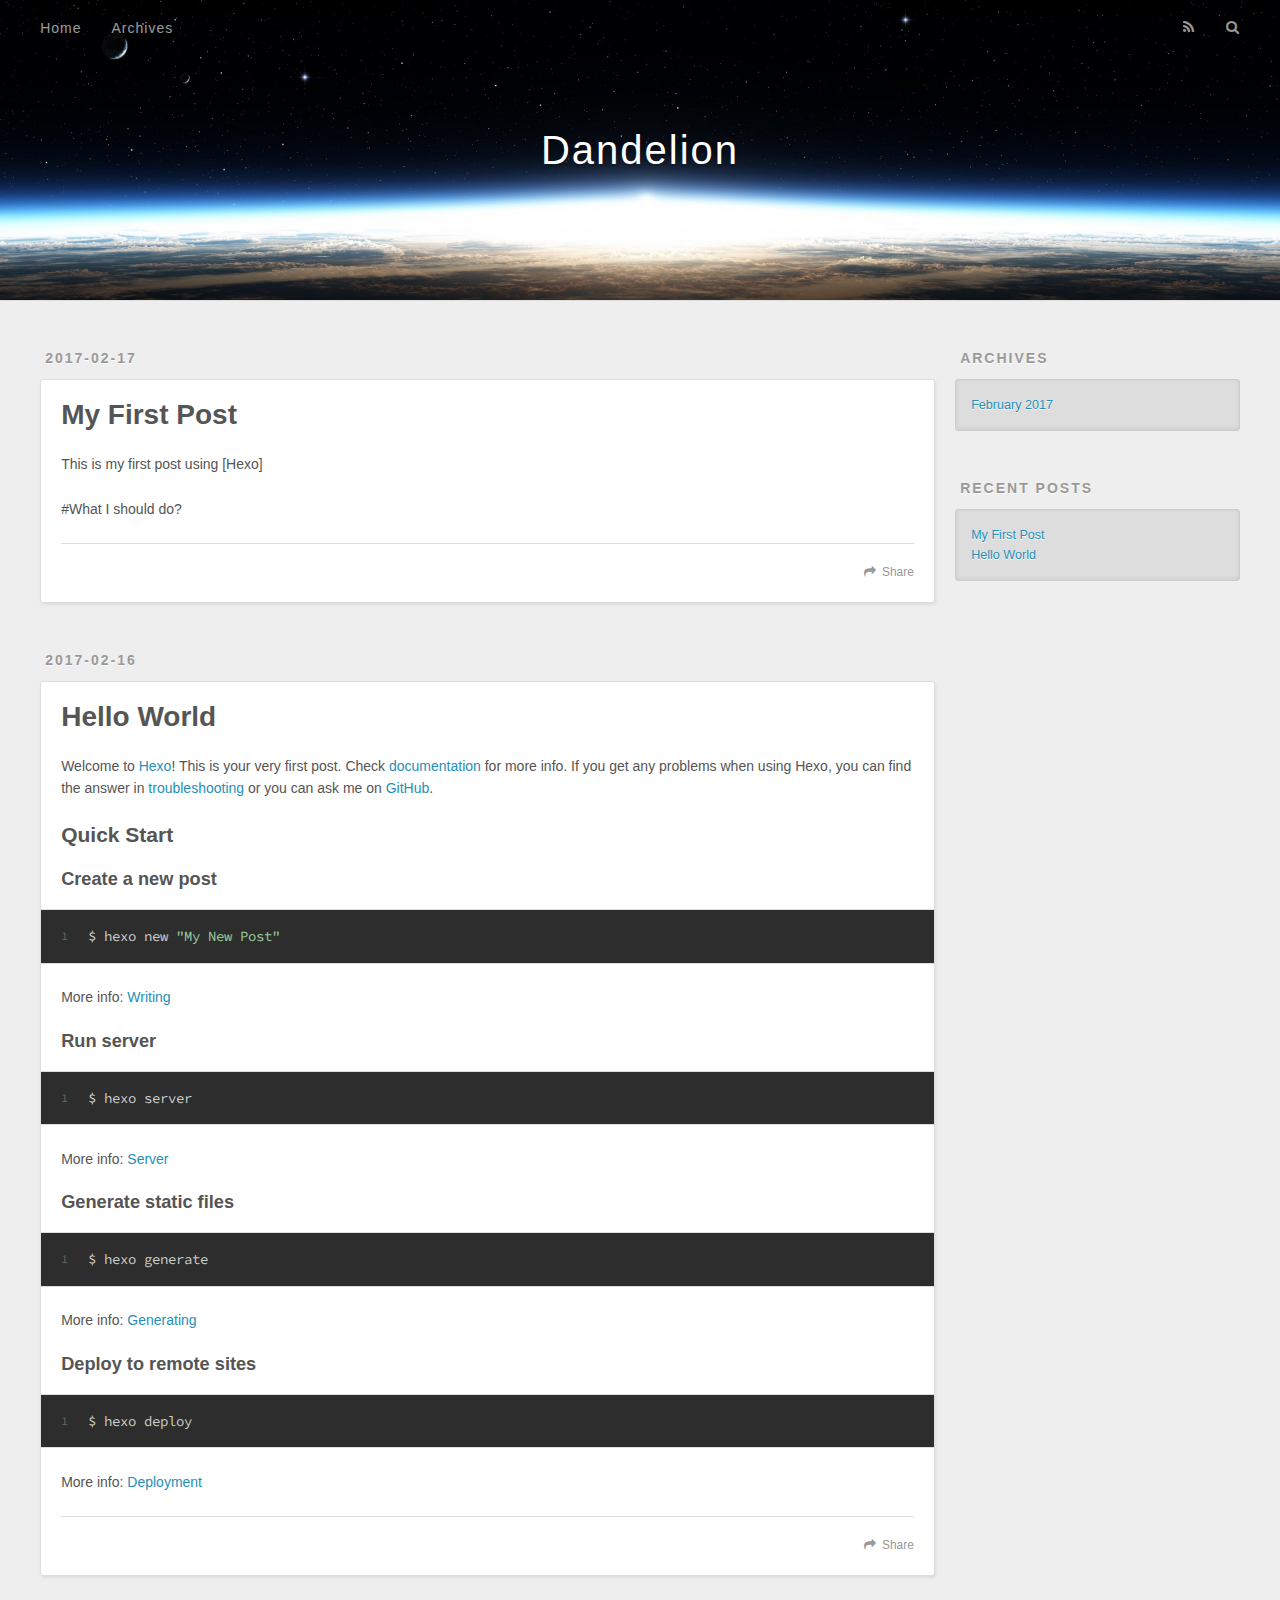
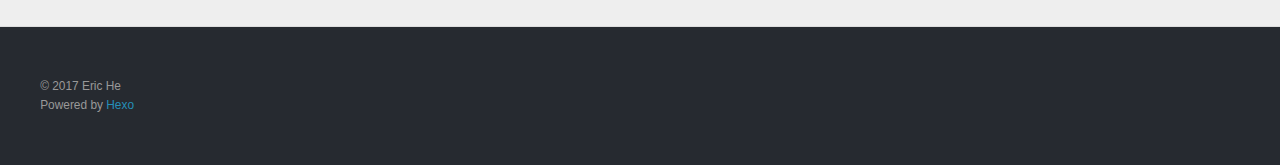
==== index.html @ 821d6e0b "2017-02-17 00:19:06" ====
<!DOCTYPE html>
<html>
<head>
  <meta charset="utf-8">
  
  <title>Dandelion</title>
  <meta name="viewport" content="width=device-width, initial-scale=1, maximum-scale=1">
  <meta property="og:type" content="website">
<meta property="og:title" content="Dandelion">
<meta property="og:url" content="http://yoursite.com/index.html">
<meta property="og:site_name" content="Dandelion">
<meta name="twitter:card" content="summary">
<meta name="twitter:title" content="Dandelion">
  
    <link rel="alternate" href="/atom.xml" title="Dandelion" type="application/atom+xml">
  
  
    <link rel="icon" href="/favicon.png">
  
  
    <link href="//fonts.googleapis.com/css?family=Source+Code+Pro" rel="stylesheet" type="text/css">
  
  <link rel="stylesheet" href="/css/style.css">
  

</head>

<body>
  <div id="container">
    <div id="wrap">
      <header id="header">
  <div id="banner"></div>
  <div id="header-outer" class="outer">
    <div id="header-title" class="inner">
      <h1 id="logo-wrap">
        <a href="/" id="logo">Dandelion</a>
      </h1>
      
    </div>
    <div id="header-inner" class="inner">
      <nav id="main-nav">
        <a id="main-nav-toggle" class="nav-icon"></a>
        
          <a class="main-nav-link" href="/">Home</a>
        
          <a class="main-nav-link" href="/archives">Archives</a>
        
      </nav>
      <nav id="sub-nav">
        
          <a id="nav-rss-link" class="nav-icon" href="/atom.xml" title="RSS Feed"></a>
        
        <a id="nav-search-btn" class="nav-icon" title="Search"></a>
      </nav>
      <div id="search-form-wrap">
        <form action="//google.com/search" method="get" accept-charset="UTF-8" class="search-form"><input type="search" name="q" results="0" class="search-form-input" placeholder="Search"><button type="submit" class="search-form-submit">&#xF002;</button><input type="hidden" name="sitesearch" value="http://yoursite.com"></form>
      </div>
    </div>
  </div>
</header>
      <div class="outer">
        <section id="main">
  
    <article id="post-My-First-Post" class="article article-type-post" itemscope itemprop="blogPost">
  <div class="article-meta">
    <a href="/2017/02/17/My-First-Post/" class="article-date">
  <time datetime="2017-02-17T08:03:21.000Z" itemprop="datePublished">2017-02-17</time>
</a>
    
  </div>
  <div class="article-inner">
    
    
      <header class="article-header">
        
  
    <h1 itemprop="name">
      <a class="article-title" href="/2017/02/17/My-First-Post/">My First Post</a>
    </h1>
  

      </header>
    
    <div class="article-entry" itemprop="articleBody">
      
        <p>This is my first post using [Hexo]</p>
<p>#What I should do?</p>

      
    </div>
    <footer class="article-footer">
      <a data-url="http://yoursite.com/2017/02/17/My-First-Post/" data-id="ciz9j3dqq0001hepv3gz1olg7" class="article-share-link">Share</a>
      
      
    </footer>
  </div>
  
</article>


  
    <article id="post-hello-world" class="article article-type-post" itemscope itemprop="blogPost">
  <div class="article-meta">
    <a href="/2017/02/16/hello-world/" class="article-date">
  <time datetime="2017-02-17T07:58:25.043Z" itemprop="datePublished">2017-02-16</time>
</a>
    
  </div>
  <div class="article-inner">
    
    
      <header class="article-header">
        
  
    <h1 itemprop="name">
      <a class="article-title" href="/2017/02/16/hello-world/">Hello World</a>
    </h1>
  

      </header>
    
    <div class="article-entry" itemprop="articleBody">
      
        <p>Welcome to <a href="https://hexo.io/" target="_blank" rel="external">Hexo</a>! This is your very first post. Check <a href="https://hexo.io/docs/" target="_blank" rel="external">documentation</a> for more info. If you get any problems when using Hexo, you can find the answer in <a href="https://hexo.io/docs/troubleshooting.html" target="_blank" rel="external">troubleshooting</a> or you can ask me on <a href="https://github.com/hexojs/hexo/issues" target="_blank" rel="external">GitHub</a>.</p>
<h2 id="Quick-Start"><a href="#Quick-Start" class="headerlink" title="Quick Start"></a>Quick Start</h2><h3 id="Create-a-new-post"><a href="#Create-a-new-post" class="headerlink" title="Create a new post"></a>Create a new post</h3><figure class="highlight bash"><table><tr><td class="gutter"><pre><div class="line">1</div></pre></td><td class="code"><pre><div class="line">$ hexo new <span class="string">"My New Post"</span></div></pre></td></tr></table></figure>
<p>More info: <a href="https://hexo.io/docs/writing.html" target="_blank" rel="external">Writing</a></p>
<h3 id="Run-server"><a href="#Run-server" class="headerlink" title="Run server"></a>Run server</h3><figure class="highlight bash"><table><tr><td class="gutter"><pre><div class="line">1</div></pre></td><td class="code"><pre><div class="line">$ hexo server</div></pre></td></tr></table></figure>
<p>More info: <a href="https://hexo.io/docs/server.html" target="_blank" rel="external">Server</a></p>
<h3 id="Generate-static-files"><a href="#Generate-static-files" class="headerlink" title="Generate static files"></a>Generate static files</h3><figure class="highlight bash"><table><tr><td class="gutter"><pre><div class="line">1</div></pre></td><td class="code"><pre><div class="line">$ hexo generate</div></pre></td></tr></table></figure>
<p>More info: <a href="https://hexo.io/docs/generating.html" target="_blank" rel="external">Generating</a></p>
<h3 id="Deploy-to-remote-sites"><a href="#Deploy-to-remote-sites" class="headerlink" title="Deploy to remote sites"></a>Deploy to remote sites</h3><figure class="highlight bash"><table><tr><td class="gutter"><pre><div class="line">1</div></pre></td><td class="code"><pre><div class="line">$ hexo deploy</div></pre></td></tr></table></figure>
<p>More info: <a href="https://hexo.io/docs/deployment.html" target="_blank" rel="external">Deployment</a></p>

      
    </div>
    <footer class="article-footer">
      <a data-url="http://yoursite.com/2017/02/16/hello-world/" data-id="ciz9iy7y80000hepvy8su1g2v" class="article-share-link">Share</a>
      
      
    </footer>
  </div>
  
</article>


  

</section>
        
          <aside id="sidebar">
  
    

  
    

  
    
  
    
  <div class="widget-wrap">
    <h3 class="widget-title">Archives</h3>
    <div class="widget">
      <ul class="archive-list"><li class="archive-list-item"><a class="archive-list-link" href="/archives/2017/02/">February 2017</a></li></ul>
    </div>
  </div>


  
    
  <div class="widget-wrap">
    <h3 class="widget-title">Recent Posts</h3>
    <div class="widget">
      <ul>
        
          <li>
            <a href="/2017/02/17/My-First-Post/">My First Post</a>
          </li>
        
          <li>
            <a href="/2017/02/16/hello-world/">Hello World</a>
          </li>
        
      </ul>
    </div>
  </div>

  
</aside>
        
      </div>
      <footer id="footer">
  
  <div class="outer">
    <div id="footer-info" class="inner">
      &copy; 2017 Eric He<br>
      Powered by <a href="http://hexo.io/" target="_blank">Hexo</a>
    </div>
  </div>
</footer>
    </div>
    <nav id="mobile-nav">
  
    <a href="/" class="mobile-nav-link">Home</a>
  
    <a href="/archives" class="mobile-nav-link">Archives</a>
  
</nav>
    

<script src="//ajax.googleapis.com/ajax/libs/jquery/2.0.3/jquery.min.js"></script>


  <link rel="stylesheet" href="/fancybox/jquery.fancybox.css">
  <script src="/fancybox/jquery.fancybox.pack.js"></script>


<script src="/js/script.js"></script>

  </div>
</body>
</html>
---- css/style.css ----
body {
  width: 100%;
}
body:before,
body:after {
  content: "";
  display: table;
}
body:after {
  clear: both;
}
html,
body,
div,
span,
applet,
object,
iframe,
h1,
h2,
h3,
h4,
h5,
h6,
p,
blockquote,
pre,
a,
abbr,
acronym,
address,
big,
cite,
code,
del,
dfn,
em,
img,
ins,
kbd,
q,
s,
samp,
small,
strike,
strong,
sub,
sup,
tt,
var,
dl,
dt,
dd,
ol,
ul,
li,
fieldset,
form,
label,
legend,
table,
caption,
tbody,
tfoot,
thead,
tr,
th,
td {
  margin: 0;
  padding: 0;
  border: 0;
  outline: 0;
  font-weight: inherit;
  font-style: inherit;
  font-family: inherit;
  font-size: 100%;
  vertical-align: baseline;
}
body {
  line-height: 1;
  color: #000;
  background: #fff;
}
ol,
ul {
  list-style: none;
}
table {
  border-collapse: separate;
  border-spacing: 0;
  vertical-align: middle;
}
caption,
th,
td {
  text-align: left;
  font-weight: normal;
  vertical-align: middle;
}
a img {
  border: none;
}
input,
button {
  margin: 0;
  padding: 0;
}
input::-moz-focus-inner,
button::-moz-focus-inner {
  border: 0;
  padding: 0;
}
@font-face {
  font-family: FontAwesome;
  font-style: normal;
  font-weight: normal;
  src: url("fonts/fontawesome-webfont.eot?v=#4.0.3");
  src: url("fonts/fontawesome-webfont.eot?#iefix&v=#4.0.3") format("embedded-opentype"), url("fonts/fontawesome-webfont.woff?v=#4.0.3") format("woff"), url("fonts/fontawesome-webfont.ttf?v=#4.0.3") format("truetype"), url("fonts/fontawesome-webfont.svg#fontawesomeregular?v=#4.0.3") format("svg");
}
html,
body,
#container {
  height: 100%;
}
body {
  background: #eee;
  font: 14px "Helvetica Neue", Helvetica, Arial, sans-serif;
  -webkit-text-size-adjust: 100%;
}
.outer {
  max-width: 1220px;
  margin: 0 auto;
  padding: 0 20px;
}
.outer:before,
.outer:after {
  content: "";
  display: table;
}
.outer:after {
  clear: both;
}
.inner {
  display: inline;
  float: left;
  width: 98.33333333333333%;
  margin: 0 0.833333333333333%;
}
.left,
.alignleft {
  float: left;
}
.right,
.alignright {
  float: right;
}
.clear {
  clear: both;
}
#container {
  position: relative;
}
.mobile-nav-on {
  overflow: hidden;
}
#wrap {
  height: 100%;
  width: 100%;
  position: absolute;
  top: 0;
  left: 0;
  -webkit-transition: 0.2s ease-out;
  -moz-transition: 0.2s ease-out;
  -ms-transition: 0.2s ease-out;
  transition: 0.2s ease-out;
  z-index: 1;
  background: #eee;
}
.mobile-nav-on #wrap {
  left: 280px;
}
@media screen and (min-width: 768px) {
  #main {
    display: inline;
    float: left;
    width: 73.33333333333333%;
    margin: 0 0.833333333333333%;
  }
}
.article-date,
.article-category-link,
.archive-year,
.widget-title {
  text-decoration: none;
  text-transform: uppercase;
  letter-spacing: 2px;
  color: #999;
  margin-bottom: 1em;
  margin-left: 5px;
  line-height: 1em;
  text-shadow: 0 1px #fff;
  font-weight: bold;
}
.article-inner,
.archive-article-inner {
  background: #fff;
  -webkit-box-shadow: 1px 2px 3px #ddd;
  box-shadow: 1px 2px 3px #ddd;
  border: 1px solid #ddd;
  border-radius: 3px;
}
.article-entry h1,
.widget h1 {
  font-size: 2em;
}
.article-entry h2,
.widget h2 {
  font-size: 1.5em;
}
.article-entry h3,
.widget h3 {
  font-size: 1.3em;
}
.article-entry h4,
.widget h4 {
  font-size: 1.2em;
}
.article-entry h5,
.widget h5 {
  font-size: 1em;
}
.article-entry h6,
.widget h6 {
  font-size: 1em;
  color: #999;
}
.article-entry hr,
.widget hr {
  border: 1px dashed #ddd;
}
.article-entry strong,
.widget strong {
  font-weight: bold;
}
.article-entry em,
.widget em,
.article-entry cite,
.widget cite {
  font-style: italic;
}
.article-entry sup,
.widget sup,
.article-entry sub,
.widget sub {
  font-size: 0.75em;
  line-height: 0;
  position: relative;
  vertical-align: baseline;
}
.article-entry sup,
.widget sup {
  top: -0.5em;
}
.article-entry sub,
.widget sub {
  bottom: -0.2em;
}
.article-entry small,
.widget small {
  font-size: 0.85em;
}
.article-entry acronym,
.widget acronym,
.article-entry abbr,
.widget abbr {
  border-bottom: 1px dotted;
}
.article-entry ul,
.widget ul,
.article-entry ol,
.widget ol,
.article-entry dl,
.widget dl {
  margin: 0 20px;
  line-height: 1.6em;
}
.article-entry ul ul,
.widget ul ul,
.article-entry ol ul,
.widget ol ul,
.article-entry ul ol,
.widget ul ol,
.article-entry ol ol,
.widget ol ol {
  margin-top: 0;
  margin-bottom: 0;
}
.article-entry ul,
.widget ul {
  list-style: disc;
}
.article-entry ol,
.widget ol {
  list-style: decimal;
}
.article-entry dt,
.widget dt {
  font-weight: bold;
}
#header {
  height: 300px;
  position: relative;
  border-bottom: 1px solid #ddd;
}
#header:before,
#header:after {
  content: "";
  position: absolute;
  left: 0;
  right: 0;
  height: 40px;
}
#header:before {
  top: 0;
  background: -webkit-linear-gradient(rgba(0,0,0,0.2), transparent);
  background: -moz-linear-gradient(rgba(0,0,0,0.2), transparent);
  background: -ms-linear-gradient(rgba(0,0,0,0.2), transparent);
  background: linear-gradient(rgba(0,0,0,0.2), transparent);
}
#header:after {
  bottom: 0;
  background: -webkit-linear-gradient(transparent, rgba(0,0,0,0.2));
  background: -moz-linear-gradient(transparent, rgba(0,0,0,0.2));
  background: -ms-linear-gradient(transparent, rgba(0,0,0,0.2));
  background: linear-gradient(transparent, rgba(0,0,0,0.2));
}
#header-outer {
  height: 100%;
  position: relative;
}
#header-inner {
  position: relative;
  overflow: hidden;
}
#banner {
  position: absolute;
  top: 0;
  left: 0;
  width: 100%;
  height: 100%;
  background: url("images/banner.jpg") center #000;
  -webkit-background-size: cover;
  -moz-background-size: cover;
  background-size: cover;
  z-index: -1;
}
#header-title {
  text-align: center;
  height: 40px;
  position: absolute;
  top: 50%;
  left: 0;
  margin-top: -20px;
}
#logo,
#subtitle {
  text-decoration: none;
  color: #fff;
  font-weight: 300;
  text-shadow: 0 1px 4px rgba(0,0,0,0.3);
}
#logo {
  font-size: 40px;
  line-height: 40px;
  letter-spacing: 2px;
}
#subtitle {
  font-size: 16px;
  line-height: 16px;
  letter-spacing: 1px;
}
#subtitle-wrap {
  margin-top: 16px;
}
#main-nav {
  float: left;
  margin-left: -15px;
}
.nav-icon,
.main-nav-link {
  float: left;
  color: #fff;
  opacity: 0.6;
  text-decoration: none;
  text-shadow: 0 1px rgba(0,0,0,0.2);
  -webkit-transition: opacity 0.2s;
  -moz-transition: opacity 0.2s;
  -ms-transition: opacity 0.2s;
  transition: opacity 0.2s;
  display: block;
  padding: 20px 15px;
}
.nav-icon:hover,
.main-nav-link:hover {
  opacity: 1;
}
.nav-icon {
  font-family: FontAwesome;
  text-align: center;
  font-size: 14px;
  width: 14px;
  height: 14px;
  padding: 20px 15px;
  position: relative;
  cursor: pointer;
}
.main-nav-link {
  font-weight: 300;
  letter-spacing: 1px;
}
@media screen and (max-width: 479px) {
  .main-nav-link {
    display: none;
  }
}
#main-nav-toggle {
  display: none;
}
#main-nav-toggle:before {
  content: "\f0c9";
}
@media screen and (max-width: 479px) {
  #main-nav-toggle {
    display: block;
  }
}
#sub-nav {
  float: right;
  margin-right: -15px;
}
#nav-rss-link:before {
  content: "\f09e";
}
#nav-search-btn:before {
  content: "\f002";
}
#search-form-wrap {
  position: absolute;
  top: 15px;
  width: 150px;
  height: 30px;
  right: -150px;
  opacity: 0;
  -webkit-transition: 0.2s ease-out;
  -moz-transition: 0.2s ease-out;
  -ms-transition: 0.2s ease-out;
  transition: 0.2s ease-out;
}
#search-form-wrap.on {
  opacity: 1;
  right: 0;
}
@media screen and (max-width: 479px) {
  #search-form-wrap {
    width: 100%;
    right: -100%;
  }
}
.search-form {
  position: absolute;
  top: 0;
  left: 0;
  right: 0;
  background: #fff;
  padding: 5px 15px;
  border-radius: 15px;
  -webkit-box-shadow: 0 0 10px rgba(0,0,0,0.3);
  box-shadow: 0 0 10px rgba(0,0,0,0.3);
}
.search-form-input {
  border: none;
  background: none;
  color: #555;
  width: 100%;
  font: 13px "Helvetica Neue", Helvetica, Arial, sans-serif;
  outline: none;
}
.search-form-input::-webkit-search-results-decoration,
.search-form-input::-webkit-search-cancel-button {
  -webkit-appearance: none;
}
.search-form-submit {
  position: absolute;
  top: 50%;
  right: 10px;
  margin-top: -7px;
  font: 13px FontAwesome;
  border: none;
  background: none;
  color: #bbb;
  cursor: pointer;
}
.search-form-submit:hover,
.search-form-submit:focus {
  color: #777;
}
.article {
  margin: 50px 0;
}
.article-inner {
  overflow: hidden;
}
.article-meta:before,
.article-meta:after {
  content: "";
  display: table;
}
.article-meta:after {
  clear: both;
}
.article-date {
  float: left;
}
.article-category {
  float: left;
  line-height: 1em;
  color: #ccc;
  text-shadow: 0 1px #fff;
  margin-left: 8px;
}
.article-category:before {
  content: "\2022";
}
.article-category-link {
  margin: 0 12px 1em;
}
.article-header {
  padding: 20px 20px 0;
}
.article-title {
  text-decoration: none;
  font-size: 2em;
  font-weight: bold;
  color: #555;
  line-height: 1.1em;
  -webkit-transition: color 0.2s;
  -moz-transition: color 0.2s;
  -ms-transition: color 0.2s;
  transition: color 0.2s;
}
a.article-title:hover {
  color: #258fb8;
}
.article-entry {
  color: #555;
  padding: 0 20px;
}
.article-entry:before,
.article-entry:after {
  content: "";
  display: table;
}
.article-entry:after {
  clear: both;
}
.article-entry p,
.article-entry table {
  line-height: 1.6em;
  margin: 1.6em 0;
}
.article-entry h1,
.article-entry h2,
.article-entry h3,
.article-entry h4,
.article-entry h5,
.article-entry h6 {
  font-weight: bold;
}
.article-entry h1,
.article-entry h2,
.article-entry h3,
.article-entry h4,
.article-entry h5,
.article-entry h6 {
  line-height: 1.1em;
  margin: 1.1em 0;
}
.article-entry a {
  color: #258fb8;
  text-decoration: none;
}
.article-entry a:hover {
  text-decoration: underline;
}
.article-entry ul,
.article-entry ol,
.article-entry dl {
  margin-top: 1.6em;
  margin-bottom: 1.6em;
}
.article-entry img,
.article-entry video {
  max-width: 100%;
  height: auto;
  display: block;
  margin: auto;
}
.article-entry iframe {
  border: none;
}
.article-entry table {
  width: 100%;
  border-collapse: collapse;
  border-spacing: 0;
}
.article-entry th {
  font-weight: bold;
  border-bottom: 3px solid #ddd;
  padding-bottom: 0.5em;
}
.article-entry td {
  border-bottom: 1px solid #ddd;
  padding: 10px 0;
}
.article-entry blockquote {
  font-family: Georgia, "Times New Roman", serif;
  font-size: 1.4em;
  margin: 1.6em 20px;
  text-align: center;
}
.article-entry blockquote footer {
  font-size: 14px;
  margin: 1.6em 0;
  font-family: "Helvetica Neue", Helvetica, Arial, sans-serif;
}
.article-entry blockquote footer cite:before {
  content: "—";
  padding: 0 0.5em;
}
.article-entry .pullquote {
  text-align: left;
  width: 45%;
  margin: 0;
}
.article-entry .pullquote.left {
  margin-left: 0.5em;
  margin-right: 1em;
}
.article-entry .pullquote.right {
  margin-right: 0.5em;
  margin-left: 1em;
}
.article-entry .caption {
  color: #999;
  display: block;
  font-size: 0.9em;
  margin-top: 0.5em;
  position: relative;
  text-align: center;
}
.article-entry .video-container {
  position: relative;
  padding-top: 56.25%;
  height: 0;
  overflow: hidden;
}
.article-entry .video-container iframe,
.article-entry .video-container object,
.article-entry .video-container embed {
  position: absolute;
  top: 0;
  left: 0;
  width: 100%;
  height: 100%;
  margin-top: 0;
}
.article-more-link a {
  display: inline-block;
  line-height: 1em;
  padding: 6px 15px;
  border-radius: 15px;
  background: #eee;
  color: #999;
  text-shadow: 0 1px #fff;
  text-decoration: none;
}
.article-more-link a:hover {
  background: #258fb8;
  color: #fff;
  text-decoration: none;
  text-shadow: 0 1px #1e7293;
}
.article-footer {
  font-size: 0.85em;
  line-height: 1.6em;
  border-top: 1px solid #ddd;
  padding-top: 1.6em;
  margin: 0 20px 20px;
}
.article-footer:before,
.article-footer:after {
  content: "";
  display: table;
}
.article-footer:after {
  clear: both;
}
.article-footer a {
  color: #999;
  text-decoration: none;
}
.article-footer a:hover {
  color: #555;
}
.article-tag-list-item {
  float: left;
  margin-right: 10px;
}
.article-tag-list-link:before {
  content: "#";
}
.article-comment-link {
  float: right;
}
.article-comment-link:before {
  content: "\f075";
  font-family: FontAwesome;
  padding-right: 8px;
}
.article-share-link {
  cursor: pointer;
  float: right;
  margin-left: 20px;
}
.article-share-link:before {
  content: "\f064";
  font-family: FontAwesome;
  padding-right: 6px;
}
#article-nav {
  position: relative;
}
#article-nav:before,
#article-nav:after {
  content: "";
  display: table;
}
#article-nav:after {
  clear: both;
}
@media screen and (min-width: 768px) {
  #article-nav {
    margin: 50px 0;
  }
  #article-nav:before {
    width: 8px;
    height: 8px;
    position: absolute;
    top: 50%;
    left: 50%;
    margin-top: -4px;
    margin-left: -4px;
    content: "";
    border-radius: 50%;
    background: #ddd;
    -webkit-box-shadow: 0 1px 2px #fff;
    box-shadow: 0 1px 2px #fff;
  }
}
.article-nav-link-wrap {
  text-decoration: none;
  text-shadow: 0 1px #fff;
  color: #999;
  -webkit-box-sizing: border-box;
  -moz-box-sizing: border-box;
  box-sizing: border-box;
  margin-top: 50px;
  text-align: center;
  display: block;
}
.article-nav-link-wrap:hover {
  color: #555;
}
@media screen and (min-width: 768px) {
  .article-nav-link-wrap {
    width: 50%;
    margin-top: 0;
  }
}
@media screen and (min-width: 768px) {
  #article-nav-newer {
    float: left;
    text-align: right;
    padding-right: 20px;
  }
}
@media screen and (min-width: 768px) {
  #article-nav-older {
    float: right;
    text-align: left;
    padding-left: 20px;
  }
}
.article-nav-caption {
  text-transform: uppercase;
  letter-spacing: 2px;
  color: #ddd;
  line-height: 1em;
  font-weight: bold;
}
#article-nav-newer .article-nav-caption {
  margin-right: -2px;
}
.article-nav-title {
  font-size: 0.85em;
  line-height: 1.6em;
  margin-top: 0.5em;
}
.article-share-box {
  position: absolute;
  display: none;
  background: #fff;
  -webkit-box-shadow: 1px 2px 10px rgba(0,0,0,0.2);
  box-shadow: 1px 2px 10px rgba(0,0,0,0.2);
  border-radius: 3px;
  margin-left: -145px;
  overflow: hidden;
  z-index: 1;
}
.article-share-box.on {
  display: block;
}
.article-share-input {
  width: 100%;
  background: none;
  -webkit-box-sizing: border-box;
  -moz-box-sizing: border-box;
  box-sizing: border-box;
  font: 14px "Helvetica Neue", Helvetica, Arial, sans-serif;
  padding: 0 15px;
  color: #555;
  outline: none;
  border: 1px solid #ddd;
  border-radius: 3px 3px 0 0;
  height: 36px;
  line-height: 36px;
}
.article-share-links {
  background: #eee;
}
.article-share-links:before,
.article-share-links:after {
  content: "";
  display: table;
}
.article-share-links:after {
  clear: both;
}
.article-share-twitter,
.article-share-facebook,
.article-share-pinterest,
.article-share-google {
  width: 50px;
  height: 36px;
  display: block;
  float: left;
  position: relative;
  color: #999;
  text-shadow: 0 1px #fff;
}
.article-share-twitter:before,
.article-share-facebook:before,
.article-share-pinterest:before,
.article-share-google:before {
  font-size: 20px;
  font-family: FontAwesome;
  width: 20px;
  height: 20px;
  position: absolute;
  top: 50%;
  left: 50%;
  margin-top: -10px;
  margin-left: -10px;
  text-align: center;
}
.article-share-twitter:hover,
.article-share-facebook:hover,
.article-share-pinterest:hover,
.article-share-google:hover {
  color: #fff;
}
.article-share-twitter:before {
  content: "\f099";
}
.article-share-twitter:hover {
  background: #00aced;
  text-shadow: 0 1px #008abe;
}
.article-share-facebook:before {
  content: "\f09a";
}
.article-share-facebook:hover {
  background: #3b5998;
  text-shadow: 0 1px #2f477a;
}
.article-share-pinterest:before {
  content: "\f0d2";
}
.article-share-pinterest:hover {
  background: #cb2027;
  text-shadow: 0 1px #a21a1f;
}
.article-share-google:before {
  content: "\f0d5";
}
.article-share-google:hover {
  background: #dd4b39;
  text-shadow: 0 1px #be3221;
}
.article-gallery {
  background: #000;
  position: relative;
}
.article-gallery-photos {
  position: relative;
  overflow: hidden;
}
.article-gallery-img {
  display: none;
  max-width: 100%;
}
.article-gallery-img:first-child {
  display: block;
}
.article-gallery-img.loaded {
  position: absolute;
  display: block;
}
.article-gallery-img img {
  display: block;
  max-width: 100%;
  margin: 0 auto;
}
#comments {
  background: #fff;
  -webkit-box-shadow: 1px 2px 3px #ddd;
  box-shadow: 1px 2px 3px #ddd;
  padding: 20px;
  border: 1px solid #ddd;
  border-radius: 3px;
  margin: 50px 0;
}
#comments a {
  color: #258fb8;
}
.archives-wrap {
  margin: 50px 0;
}
.archives:before,
.archives:after {
  content: "";
  display: table;
}
.archives:after {
  clear: both;
}
.archive-year-wrap {
  margin-bottom: 1em;
}
.archives {
  -webkit-column-gap: 10px;
  -moz-column-gap: 10px;
  column-gap: 10px;
}
@media screen and (min-width: 480px) and (max-width: 767px) {
  .archives {
    -webkit-column-count: 2;
    -moz-column-count: 2;
    column-count: 2;
  }
}
@media screen and (min-width: 768px) {
  .archives {
    -webkit-column-count: 3;
    -moz-column-count: 3;
    column-count: 3;
  }
}
.archive-article {
  -webkit-column-break-inside: avoid;
  page-break-inside: avoid;
  overflow: hidden;
  break-inside: avoid-column;
}
.archive-article-inner {
  padding: 10px;
  margin-bottom: 15px;
}
.archive-article-title {
  text-decoration: none;
  font-weight: bold;
  color: #555;
  -webkit-transition: color 0.2s;
  -moz-transition: color 0.2s;
  -ms-transition: color 0.2s;
  transition: color 0.2s;
  line-height: 1.6em;
}
.archive-article-title:hover {
  color: #258fb8;
}
.archive-article-footer {
  margin-top: 1em;
}
.archive-article-date {
  color: #999;
  text-decoration: none;
  font-size: 0.85em;
  line-height: 1em;
  margin-bottom: 0.5em;
  display: block;
}
#page-nav {
  margin: 50px auto;
  background: #fff;
  -webkit-box-shadow: 1px 2px 3px #ddd;
  box-shadow: 1px 2px 3px #ddd;
  border: 1px solid #ddd;
  border-radius: 3px;
  text-align: center;
  color: #999;
  overflow: hidden;
}
#page-nav:before,
#page-nav:after {
  content: "";
  display: table;
}
#page-nav:after {
  clear: both;
}
#page-nav a,
#page-nav span {
  padding: 10px 20px;
  line-height: 1;
  height: 2ex;
}
#page-nav a {
  color: #999;
  text-decoration: none;
}
#page-nav a:hover {
  background: #999;
  color: #fff;
}
#page-nav .prev {
  float: left;
}
#page-nav .next {
  float: right;
}
#page-nav .page-number {
  display: inline-block;
}
@media screen and (max-width: 479px) {
  #page-nav .page-number {
    display: none;
  }
}
#page-nav .current {
  color: #555;
  font-weight: bold;
}
#page-nav .space {
  color: #ddd;
}
#footer {
  background: #262a30;
  padding: 50px 0;
  border-top: 1px solid #ddd;
  color: #999;
}
#footer a {
  color: #258fb8;
  text-decoration: none;
}
#footer a:hover {
  text-decoration: underline;
}
#footer-info {
  line-height: 1.6em;
  font-size: 0.85em;
}
.article-entry pre,
.article-entry .highlight {
  background: #2d2d2d;
  margin: 0 -20px;
  padding: 15px 20px;
  border-style: solid;
  border-color: #ddd;
  border-width: 1px 0;
  overflow: auto;
  color: #ccc;
  line-height: 22.400000000000002px;
}
.article-entry .highlight .gutter pre,
.article-entry .gist .gist-file .gist-data .line-numbers {
  color: #666;
  font-size: 0.85em;
}
.article-entry pre,
.article-entry code {
  font-family: "Source Code Pro", Consolas, Monaco, Menlo, Consolas, monospace;
}
.article-entry code {
  background: #eee;
  text-shadow: 0 1px #fff;
  padding: 0 0.3em;
}
.article-entry pre code {
  background: none;
  text-shadow: none;
  padding: 0;
}
.article-entry .highlight pre {
  border: none;
  margin: 0;
  padding: 0;
}
.article-entry .highlight table {
  margin: 0;
  width: auto;
}
.article-entry .highlight td {
  border: none;
  padding: 0;
}
.article-entry .highlight figcaption {
  font-size: 0.85em;
  color: #999;
  line-height: 1em;
  margin-bottom: 1em;
}
.article-entry .highlight figcaption:before,
.article-entry .highlight figcaption:after {
  content: "";
  display: table;
}
.article-entry .highlight figcaption:after {
  clear: both;
}
.article-entry .highlight figcaption a {
  float: right;
}
.article-entry .highlight .gutter pre {
  text-align: right;
  padding-right: 20px;
}
.article-entry .highlight .line {
  height: 22.400000000000002px;
}
.article-entry .highlight .line.marked {
  background: #515151;
}
.article-entry .gist {
  margin: 0 -20px;
  border-style: solid;
  border-color: #ddd;
  border-width: 1px 0;
  background: #2d2d2d;
  padding: 15px 20px 15px 0;
}
.article-entry .gist .gist-file {
  border: none;
  font-family: "Source Code Pro", Consolas, Monaco, Menlo, Consolas, monospace;
  margin: 0;
}
.article-entry .gist .gist-file .gist-data {
  background: none;
  border: none;
}
.article-entry .gist .gist-file .gist-data .line-numbers {
  background: none;
  border: none;
  padding: 0 20px 0 0;
}
.article-entry .gist .gist-file .gist-data .line-data {
  padding: 0 !important;
}
.article-entry .gist .gist-file .highlight {
  margin: 0;
  padding: 0;
  border: none;
}
.article-entry .gist .gist-file .gist-meta {
  background: #2d2d2d;
  color: #999;
  font: 0.85em "Helvetica Neue", Helvetica, Arial, sans-serif;
  text-shadow: 0 0;
  padding: 0;
  margin-top: 1em;
  margin-left: 20px;
}
.article-entry .gist .gist-file .gist-meta a {
  color: #258fb8;
  font-weight: normal;
}
.article-entry .gist .gist-file .gist-meta a:hover {
  text-decoration: underline;
}
pre .comment,
pre .title {
  color: #999;
}
pre .variable,
pre .attribute,
pre .tag,
pre .regexp,
pre .ruby .constant,
pre .xml .tag .title,
pre .xml .pi,
pre .xml .doctype,
pre .html .doctype,
pre .css .id,
pre .css .class,
pre .css .pseudo {
  color: #f2777a;
}
pre .number,
pre .preprocessor,
pre .built_in,
pre .literal,
pre .params,
pre .constant {
  color: #f99157;
}
pre .class,
pre .ruby .class .title,
pre .css .rules .attribute {
  color: #9c9;
}
pre .string,
pre .value,
pre .inheritance,
pre .header,
pre .ruby .symbol,
pre .xml .cdata {
  color: #9c9;
}
pre .css .hexcolor {
  color: #6cc;
}
pre .function,
pre .python .decorator,
pre .python .title,
pre .ruby .function .title,
pre .ruby .title .keyword,
pre .perl .sub,
pre .javascript .title,
pre .coffeescript .title {
  color: #69c;
}
pre .keyword,
pre .javascript .function {
  color: #c9c;
}
@media screen and (max-width: 479px) {
  #mobile-nav {
    position: absolute;
    top: 0;
    left: 0;
    width: 280px;
    height: 100%;
    background: #191919;
    border-right: 1px solid #fff;
  }
}
@media screen and (max-width: 479px) {
  .mobile-nav-link {
    display: block;
    color: #999;
    text-decoration: none;
    padding: 15px 20px;
    font-weight: bold;
  }
  .mobile-nav-link:hover {
    color: #fff;
  }
}
@media screen and (min-width: 768px) {
  #sidebar {
    display: inline;
    float: left;
    width: 23.333333333333332%;
    margin: 0 0.833333333333333%;
  }
}
.widget-wrap {
  margin: 50px 0;
}
.widget {
  color: #777;
  text-shadow: 0 1px #fff;
  background: #ddd;
  -webkit-box-shadow: 0 -1px 4px #ccc inset;
  box-shadow: 0 -1px 4px #ccc inset;
  border: 1px solid #ccc;
  padding: 15px;
  border-radius: 3px;
}
.widget a {
  color: #258fb8;
  text-decoration: none;
}
.widget a:hover {
  text-decoration: underline;
}
.widget ul ul,
.widget ol ul,
.widget dl ul,
.widget ul ol,
.widget ol ol,
.widget dl ol,
.widget ul dl,
.widget ol dl,
.widget dl dl {
  margin-left: 15px;
  list-style: disc;
}
.widget {
  line-height: 1.6em;
  word-wrap: break-word;
  font-size: 0.9em;
}
.widget ul,
.widget ol {
  list-style: none;
  margin: 0;
}
.widget ul ul,
.widget ol ul,
.widget ul ol,
.widget ol ol {
  margin: 0 20px;
}
.widget ul ul,
.widget ol ul {
  list-style: disc;
}
.widget ul ol,
.widget ol ol {
  list-style: decimal;
}
.category-list-count,
.tag-list-count,
.archive-list-count {
  padding-left: 5px;
  color: #999;
  font-size: 0.85em;
}
.category-list-count:before,
.tag-list-count:before,
.archive-list-count:before {
  content: "(";
}
.category-list-count:after,
.tag-list-count:after,
.archive-list-count:after {
  content: ")";
}
.tagcloud a {
  margin-right: 5px;
  display: inline-block;
}
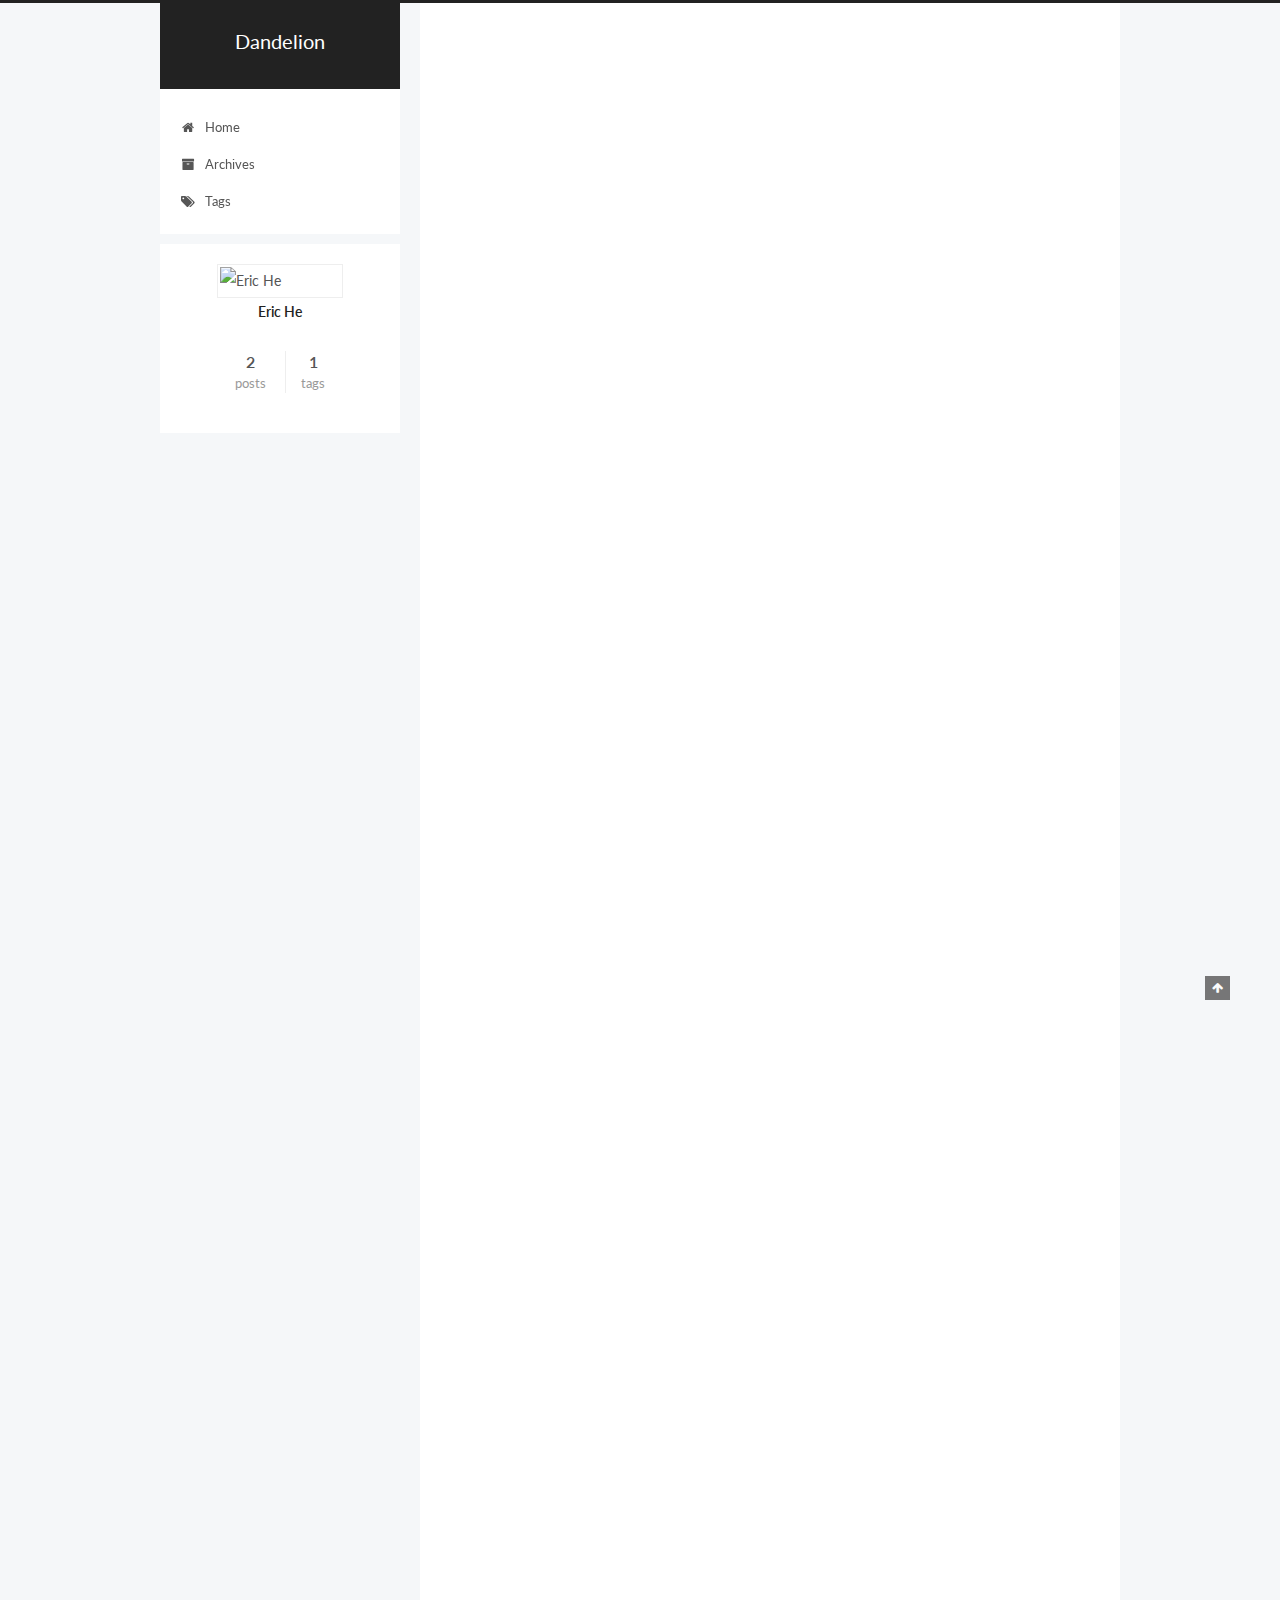
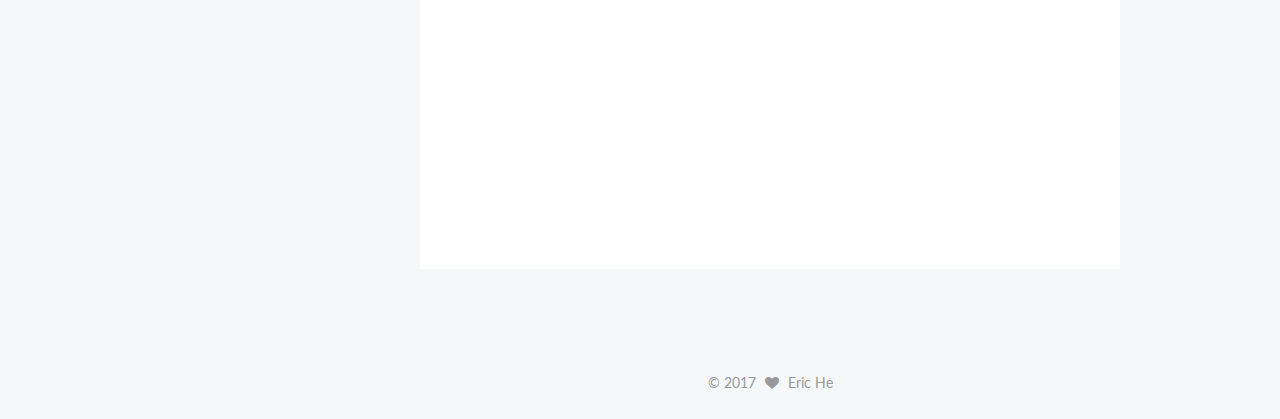
==== commit dd8241d9: "2017-02-18 23:54:31" ====
--- a/index.html
+++ b/index.html
@@ -1,222 +1,729 @@
-<!DOCTYPE html>
-<html>
+<!doctype html>
+
+
+
+  
+
+
+<html class="theme-next pisces use-motion" lang="en">
 <head>
-  <meta charset="utf-8">
-  
-  <title>Dandelion</title>
-  <meta name="viewport" content="width=device-width, initial-scale=1, maximum-scale=1">
-  <meta property="og:type" content="website">
+  <meta charset="UTF-8"/>
+<meta http-equiv="X-UA-Compatible" content="IE=edge" />
+<meta name="viewport" content="width=device-width, initial-scale=1, maximum-scale=1"/>
+
+
+
+<meta http-equiv="Cache-Control" content="no-transform" />
+<meta http-equiv="Cache-Control" content="no-siteapp" />
+
+
+
+
+
+
+
+
+
+
+
+
+
+
+
+  
+  
+  <link href="/lib/fancybox/source/jquery.fancybox.css?v=2.1.5" rel="stylesheet" type="text/css" />
+
+
+
+
+  
+  
+  
+  
+
+  
+    
+    
+  
+
+  
+
+  
+
+  
+
+  
+
+  
+    
+    
+    <link href="//fonts.googleapis.com/css?family=Lato:300,300italic,400,400italic,700,700italic&subset=latin,latin-ext" rel="stylesheet" type="text/css">
+  
+
+
+
+
+
+
+<link href="/lib/font-awesome/css/font-awesome.min.css?v=4.6.2" rel="stylesheet" type="text/css" />
+
+<link href="/css/main.css?v=5.1.0" rel="stylesheet" type="text/css" />
+
+
+  <meta name="keywords" content="Hexo, NexT" />
+
+
+
+
+
+
+
+
+  <link rel="shortcut icon" type="image/x-icon" href="/favicon.ico?v=5.1.0" />
+
+
+
+
+
+
+<meta property="og:type" content="website">
 <meta property="og:title" content="Dandelion">
 <meta property="og:url" content="http://yoursite.com/index.html">
 <meta property="og:site_name" content="Dandelion">
 <meta name="twitter:card" content="summary">
 <meta name="twitter:title" content="Dandelion">
-  
-    <link rel="alternate" href="/atom.xml" title="Dandelion" type="application/atom+xml">
-  
-  
-    <link rel="icon" href="/favicon.png">
-  
-  
-    <link href="//fonts.googleapis.com/css?family=Source+Code+Pro" rel="stylesheet" type="text/css">
-  
-  <link rel="stylesheet" href="/css/style.css">
-  
-
+
+
+
+<script type="text/javascript" id="hexo.configurations">
+  var NexT = window.NexT || {};
+  var CONFIG = {
+    root: '/',
+    scheme: 'Pisces',
+    sidebar: {"position":"left","display":"post"},
+    fancybox: true,
+    motion: true,
+    duoshuo: {
+      userId: '0',
+      author: 'Author'
+    },
+    algolia: {
+      applicationID: '',
+      apiKey: '',
+      indexName: '',
+      hits: {"per_page":10},
+      labels: {"input_placeholder":"Search for Posts","hits_empty":"We didn't find any results for the search: ${query}","hits_stats":"${hits} results found in ${time} ms"}
+    }
+  };
+</script>
+
+
+
+  <link rel="canonical" href="http://yoursite.com/"/>
+
+
+
+
+
+  <title> Dandelion </title>
 </head>
 
-<body>
-  <div id="container">
-    <div id="wrap">
-      <header id="header">
-  <div id="banner"></div>
-  <div id="header-outer" class="outer">
-    <div id="header-title" class="inner">
-      <h1 id="logo-wrap">
-        <a href="/" id="logo">Dandelion</a>
-      </h1>
-      
-    </div>
-    <div id="header-inner" class="inner">
-      <nav id="main-nav">
-        <a id="main-nav-toggle" class="nav-icon"></a>
-        
-          <a class="main-nav-link" href="/">Home</a>
-        
-          <a class="main-nav-link" href="/archives">Archives</a>
-        
-      </nav>
-      <nav id="sub-nav">
-        
-          <a id="nav-rss-link" class="nav-icon" href="/atom.xml" title="RSS Feed"></a>
-        
-        <a id="nav-search-btn" class="nav-icon" title="Search"></a>
-      </nav>
-      <div id="search-form-wrap">
-        <form action="//google.com/search" method="get" accept-charset="UTF-8" class="search-form"><input type="search" name="q" results="0" class="search-form-input" placeholder="Search"><button type="submit" class="search-form-submit">&#xF002;</button><input type="hidden" name="sitesearch" value="http://yoursite.com"></form>
+<body itemscope itemtype="http://schema.org/WebPage" lang="en">
+
+  
+
+
+
+
+
+
+
+
+
+
+
+
+
+
+  
+  
+    
+  
+
+  <div class="container one-collumn sidebar-position-left 
+   page-home 
+ ">
+    <div class="headband"></div>
+
+    <header id="header" class="header" itemscope itemtype="http://schema.org/WPHeader">
+      <div class="header-inner"><div class="site-meta ">
+  
+
+  <div class="custom-logo-site-title">
+    <a href="/"  class="brand" rel="start">
+      <span class="logo-line-before"><i></i></span>
+      <span class="site-title">Dandelion</span>
+      <span class="logo-line-after"><i></i></span>
+    </a>
+  </div>
+    
+      <p class="site-subtitle"></p>
+    
+</div>
+
+<div class="site-nav-toggle">
+  <button>
+    <span class="btn-bar"></span>
+    <span class="btn-bar"></span>
+    <span class="btn-bar"></span>
+  </button>
+</div>
+
+<nav class="site-nav">
+  
+
+  
+    <ul id="menu" class="menu">
+      
+        
+        <li class="menu-item menu-item-home">
+          <a href="/" rel="section">
+            
+              <i class="menu-item-icon fa fa-fw fa-home"></i> <br />
+            
+            Home
+          </a>
+        </li>
+      
+        
+        <li class="menu-item menu-item-archives">
+          <a href="/archives" rel="section">
+            
+              <i class="menu-item-icon fa fa-fw fa-archive"></i> <br />
+            
+            Archives
+          </a>
+        </li>
+      
+        
+        <li class="menu-item menu-item-tags">
+          <a href="/tags" rel="section">
+            
+              <i class="menu-item-icon fa fa-fw fa-tags"></i> <br />
+            
+            Tags
+          </a>
+        </li>
+      
+
+      
+    </ul>
+  
+
+  
+</nav>
+
+
+
+ </div>
+    </header>
+
+    <main id="main" class="main">
+      <div class="main-inner">
+        <div class="content-wrap">
+          <div id="content" class="content">
+            
+  <section id="posts" class="posts-expand">
+    
+      
+
+  
+
+  
+  
+  
+
+  <article class="post post-type-normal " itemscope itemtype="http://schema.org/Article">
+  <link itemprop="mainEntityOfPage" href="http://yoursite.com/2017/02/18/exhuasted/">
+
+  <span style="display:none" itemprop="author" itemscope itemtype="http://schema.org/Person">
+    <meta itemprop="name" content="Eric He">
+    <meta itemprop="description" content="">
+    <meta itemprop="image" content="http://webmaster.web-soluces.net/avatar/FaceCo-Homme.png">
+  </span>
+
+  <span style="display:none" itemprop="publisher" itemscope itemtype="http://schema.org/Organization">
+    <meta itemprop="name" content="Dandelion">
+    <span style="display:none" itemprop="logo" itemscope itemtype="http://schema.org/ImageObject">
+      <img style="display:none;" itemprop="url image" alt="Dandelion" src="">
+    </span>
+  </span>
+
+    
+      <header class="post-header">
+
+        
+        
+          <h1 class="post-title" itemprop="name headline">
+            
+            
+              
+                
+                <a class="post-title-link" href="/2017/02/18/exhuasted/" itemprop="url">
+                  exhausted
+                </a>
+              
+            
+          </h1>
+        
+
+        <div class="post-meta">
+          <span class="post-time">
+            
+              <span class="post-meta-item-icon">
+                <i class="fa fa-calendar-o"></i>
+              </span>
+              
+                <span class="post-meta-item-text">Posted on</span>
+              
+              <time title="Post created" itemprop="dateCreated datePublished" datetime="2017-02-18T23:36:27-08:00">
+                2017-02-18
+              </time>
+            
+
+            
+
+            
+          </span>
+
+          
+
+          
+            
+          
+
+          
+          
+
+          
+
+          
+
+          
+
+        </div>
+      </header>
+    
+
+
+    <div class="post-body" itemprop="articleBody">
+
+      
+      
+
+      
+        
+          
+            <p>#What should I do?</p>
+<p>I have been in status for these two days, maybe it is because of the App Academy things. Although I said it is nothing, I am not going to attend even I got accepted, I am in fact quite upset. I had been worked so much and so hard for this, and what I got is nothing. I think of years ago, I have been rejected when applying to transfer to Chinese department. I was just 19! And the teacher I consulted said I was too old ! It seem that all my lifetime, there are never a single person can help me and I am in such a bad luck, never in the right way after high school. I had wasted a decade, the best years in my life. Now what should I do? I want to be a web developer, but, it seems nearly impossible. There is no time for me. I feel so sad. </p>
+<ul>
+<li>I want to be a developer</li>
+<li>learn rails first. I need to build my portfolio within this month. </li>
+<li>build a website about learning ruby and rails</li>
+<li>build a website about immigrant</li>
+<li>I should have an idea book</li>
+<li>build things up first then polish</li>
+</ul>
+
+          
+        
+      
+    </div>
+
+    <div>
+      
+    </div>
+
+    <div>
+      
+    </div>
+
+
+    <footer class="post-footer">
+      
+
+      
+
+      
+
+      
+      
+        <div class="post-eof"></div>
+      
+    </footer>
+  </article>
+
+
+    
+      
+
+  
+
+  
+  
+  
+
+  <article class="post post-type-normal " itemscope itemtype="http://schema.org/Article">
+  <link itemprop="mainEntityOfPage" href="http://yoursite.com/2017/02/17/I-get-rejected-by-App-Academy/">
+
+  <span style="display:none" itemprop="author" itemscope itemtype="http://schema.org/Person">
+    <meta itemprop="name" content="Eric He">
+    <meta itemprop="description" content="">
+    <meta itemprop="image" content="http://webmaster.web-soluces.net/avatar/FaceCo-Homme.png">
+  </span>
+
+  <span style="display:none" itemprop="publisher" itemscope itemtype="http://schema.org/Organization">
+    <meta itemprop="name" content="Dandelion">
+    <span style="display:none" itemprop="logo" itemscope itemtype="http://schema.org/ImageObject">
+      <img style="display:none;" itemprop="url image" alt="Dandelion" src="">
+    </span>
+  </span>
+
+    
+      <header class="post-header">
+
+        
+        
+          <h1 class="post-title" itemprop="name headline">
+            
+            
+              
+                
+                <a class="post-title-link" href="/2017/02/17/I-get-rejected-by-App-Academy/" itemprop="url">
+                  I get rejected by App Academy
+                </a>
+              
+            
+          </h1>
+        
+
+        <div class="post-meta">
+          <span class="post-time">
+            
+              <span class="post-meta-item-icon">
+                <i class="fa fa-calendar-o"></i>
+              </span>
+              
+                <span class="post-meta-item-text">Posted on</span>
+              
+              <time title="Post created" itemprop="dateCreated datePublished" datetime="2017-02-17T00:53:30-08:00">
+                2017-02-17
+              </time>
+            
+
+            
+
+            
+          </span>
+
+          
+
+          
+            
+          
+
+          
+          
+
+          
+
+          
+
+          
+
+        </div>
+      </header>
+    
+
+
+    <div class="post-body" itemprop="articleBody">
+
+      
+      
+
+      
+        
+          
+            <h1 id="I-get-rejected-by-App-Academy"><a href="#I-get-rejected-by-App-Academy" class="headerlink" title="I get rejected by App Academy"></a>I get rejected by App Academy</h1><p>After two technical interviews and one non technical interview , I get rejected by App Academy today, February 17, 2017.</p>
+<p>I do feel a little bit upset, even although I had made up mind that I am not going to attend the bootcamp if getting accepted. Three months (bootcamp prefers 12 weeks just make you feel like the training is long enough for you to reborn and totally change) in fact will not change a person too much, App Academy only choosing candidates who are just good enough especially good enough in background to success. I get rejected means that I am in disadvantage position on the job market right now, I really have to work harder in order to stand out. I knew it. So I am upset, a little bit. I am still going to work on web development.</p>
+<p>Things about this journey:</p>
+<ul>
+<li>I really do appreciate App Academy. They have a very good curriculum on introducing ruby, although it is very basic. I totally fall in love with ruby after that.</li>
+<li><p>App Academy is a startup. There is no magic here. My judgment may not be fair, since I have never make it. The conclusion is came from my observation. The founder Kush Patel created it after he took a training class of programming, so are the founders of Hack Reactor. Nothing fancy. By their description, only one or two hours a day will have lectures while the rest is pair programming, learning from each other who are just as ignorant as you in programming. In hack reactor, there are so many students,  they even ask you to watch videos. They claimed learning in this way will give you more time to practice so you can learn 10x faster. In fact when I was attending the jump start class, which is a prep program, I got very bad experiences from it. My partner had no experiences, so did I and the TAs are not helpful at all, they are just graduated months ago and before that they are just like you. They stuck on simple things too.</p>
+</li>
+<li><p>Don’t believe in bootcamp advertisment . The one in successful story is going to success anyway. And there is no magic, I have to study hard, work hard.</p>
+</li>
+<li><p>I need to keep writing things from today. I need to build up my portfolios. </p>
+</li>
+</ul>
+
+          
+        
+      
+    </div>
+
+    <div>
+      
+    </div>
+
+    <div>
+      
+    </div>
+
+
+    <footer class="post-footer">
+      
+
+      
+
+      
+
+      
+      
+        <div class="post-eof"></div>
+      
+    </footer>
+  </article>
+
+
+    
+  </section>
+
+  
+
+          
+          </div>
+          
+
+
+          
+
+        </div>
+        
+          
+  
+  <div class="sidebar-toggle">
+    <div class="sidebar-toggle-line-wrap">
+      <span class="sidebar-toggle-line sidebar-toggle-line-first"></span>
+      <span class="sidebar-toggle-line sidebar-toggle-line-middle"></span>
+      <span class="sidebar-toggle-line sidebar-toggle-line-last"></span>
+    </div>
+  </div>
+
+  <aside id="sidebar" class="sidebar">
+    <div class="sidebar-inner">
+
+      
+
+      
+
+      <section class="site-overview sidebar-panel sidebar-panel-active">
+        <div class="site-author motion-element" itemprop="author" itemscope itemtype="http://schema.org/Person">
+          <img class="site-author-image" itemprop="image"
+               src="http://webmaster.web-soluces.net/avatar/FaceCo-Homme.png"
+               alt="Eric He" />
+          <p class="site-author-name" itemprop="name">Eric He</p>
+           
+              <p class="site-description motion-element" itemprop="description"></p>
+          
+        </div>
+        <nav class="site-state motion-element">
+        
+          
+            <div class="site-state-item site-state-posts">
+              <a href="/archives">
+                <span class="site-state-item-count">2</span>
+                <span class="site-state-item-name">posts</span>
+              </a>
+            </div>
+          
+
+          
+
+          
+            <div class="site-state-item site-state-tags">
+              <a href="/tags">
+                <span class="site-state-item-count">1</span>
+                <span class="site-state-item-name">tags</span>
+              </a>
+            </div>
+          
+
+        </nav>
+
+        
+
+        <div class="links-of-author motion-element">
+          
+        </div>
+
+        
+        
+
+        
+        
+
+        
+
+
+      </section>
+
+      
+
+    </div>
+  </aside>
+
+
+        
       </div>
+    </main>
+
+    <footer id="footer" class="footer">
+      <div class="footer-inner">
+        <div class="copyright" >
+  
+  &copy; 
+  <span itemprop="copyrightYear">2017</span>
+  <span class="with-love">
+    <i class="fa fa-heart"></i>
+  </span>
+  <span class="author" itemprop="copyrightHolder">Eric He</span>
+</div>
+
+
+
+        
+
+        
+      </div>
+    </footer>
+
+    <div class="back-to-top">
+      <i class="fa fa-arrow-up"></i>
     </div>
   </div>
-</header>
-      <div class="outer">
-        <section id="main">
-  
-    <article id="post-My-First-Post" class="article article-type-post" itemscope itemprop="blogPost">
-  <div class="article-meta">
-    <a href="/2017/02/17/My-First-Post/" class="article-date">
-  <time datetime="2017-02-17T08:03:21.000Z" itemprop="datePublished">2017-02-17</time>
-</a>
-    
-  </div>
-  <div class="article-inner">
-    
-    
-      <header class="article-header">
-        
-  
-    <h1 itemprop="name">
-      <a class="article-title" href="/2017/02/17/My-First-Post/">My First Post</a>
-    </h1>
-  
-
-      </header>
-    
-    <div class="article-entry" itemprop="articleBody">
-      
-        <p>This is my first post using [Hexo]</p>
-<p>#What I should do?</p>
-
-      
-    </div>
-    <footer class="article-footer">
-      <a data-url="http://yoursite.com/2017/02/17/My-First-Post/" data-id="ciz9j3dqq0001hepv3gz1olg7" class="article-share-link">Share</a>
-      
-      
-    </footer>
-  </div>
-  
-</article>
-
-
-  
-    <article id="post-hello-world" class="article article-type-post" itemscope itemprop="blogPost">
-  <div class="article-meta">
-    <a href="/2017/02/16/hello-world/" class="article-date">
-  <time datetime="2017-02-17T07:58:25.043Z" itemprop="datePublished">2017-02-16</time>
-</a>
-    
-  </div>
-  <div class="article-inner">
-    
-    
-      <header class="article-header">
-        
-  
-    <h1 itemprop="name">
-      <a class="article-title" href="/2017/02/16/hello-world/">Hello World</a>
-    </h1>
-  
-
-      </header>
-    
-    <div class="article-entry" itemprop="articleBody">
-      
-        <p>Welcome to <a href="https://hexo.io/" target="_blank" rel="external">Hexo</a>! This is your very first post. Check <a href="https://hexo.io/docs/" target="_blank" rel="external">documentation</a> for more info. If you get any problems when using Hexo, you can find the answer in <a href="https://hexo.io/docs/troubleshooting.html" target="_blank" rel="external">troubleshooting</a> or you can ask me on <a href="https://github.com/hexojs/hexo/issues" target="_blank" rel="external">GitHub</a>.</p>
-<h2 id="Quick-Start"><a href="#Quick-Start" class="headerlink" title="Quick Start"></a>Quick Start</h2><h3 id="Create-a-new-post"><a href="#Create-a-new-post" class="headerlink" title="Create a new post"></a>Create a new post</h3><figure class="highlight bash"><table><tr><td class="gutter"><pre><div class="line">1</div></pre></td><td class="code"><pre><div class="line">$ hexo new <span class="string">"My New Post"</span></div></pre></td></tr></table></figure>
-<p>More info: <a href="https://hexo.io/docs/writing.html" target="_blank" rel="external">Writing</a></p>
-<h3 id="Run-server"><a href="#Run-server" class="headerlink" title="Run server"></a>Run server</h3><figure class="highlight bash"><table><tr><td class="gutter"><pre><div class="line">1</div></pre></td><td class="code"><pre><div class="line">$ hexo server</div></pre></td></tr></table></figure>
-<p>More info: <a href="https://hexo.io/docs/server.html" target="_blank" rel="external">Server</a></p>
-<h3 id="Generate-static-files"><a href="#Generate-static-files" class="headerlink" title="Generate static files"></a>Generate static files</h3><figure class="highlight bash"><table><tr><td class="gutter"><pre><div class="line">1</div></pre></td><td class="code"><pre><div class="line">$ hexo generate</div></pre></td></tr></table></figure>
-<p>More info: <a href="https://hexo.io/docs/generating.html" target="_blank" rel="external">Generating</a></p>
-<h3 id="Deploy-to-remote-sites"><a href="#Deploy-to-remote-sites" class="headerlink" title="Deploy to remote sites"></a>Deploy to remote sites</h3><figure class="highlight bash"><table><tr><td class="gutter"><pre><div class="line">1</div></pre></td><td class="code"><pre><div class="line">$ hexo deploy</div></pre></td></tr></table></figure>
-<p>More info: <a href="https://hexo.io/docs/deployment.html" target="_blank" rel="external">Deployment</a></p>
-
-      
-    </div>
-    <footer class="article-footer">
-      <a data-url="http://yoursite.com/2017/02/16/hello-world/" data-id="ciz9iy7y80000hepvy8su1g2v" class="article-share-link">Share</a>
-      
-      
-    </footer>
-  </div>
-  
-</article>
-
-
-  
-
-</section>
-        
-          <aside id="sidebar">
-  
-    
-
-  
-    
-
-  
-    
-  
-    
-  <div class="widget-wrap">
-    <h3 class="widget-title">Archives</h3>
-    <div class="widget">
-      <ul class="archive-list"><li class="archive-list-item"><a class="archive-list-link" href="/archives/2017/02/">February 2017</a></li></ul>
-    </div>
-  </div>
-
-
-  
-    
-  <div class="widget-wrap">
-    <h3 class="widget-title">Recent Posts</h3>
-    <div class="widget">
-      <ul>
-        
-          <li>
-            <a href="/2017/02/17/My-First-Post/">My First Post</a>
-          </li>
-        
-          <li>
-            <a href="/2017/02/16/hello-world/">Hello World</a>
-          </li>
-        
-      </ul>
-    </div>
-  </div>
-
-  
-</aside>
-        
-      </div>
-      <footer id="footer">
-  
-  <div class="outer">
-    <div id="footer-info" class="inner">
-      &copy; 2017 Eric He<br>
-      Powered by <a href="http://hexo.io/" target="_blank">Hexo</a>
-    </div>
-  </div>
-</footer>
-    </div>
-    <nav id="mobile-nav">
-  
-    <a href="/" class="mobile-nav-link">Home</a>
-  
-    <a href="/archives" class="mobile-nav-link">Archives</a>
-  
-</nav>
-    
-
-<script src="//ajax.googleapis.com/ajax/libs/jquery/2.0.3/jquery.min.js"></script>
-
-
-  <link rel="stylesheet" href="/fancybox/jquery.fancybox.css">
-  <script src="/fancybox/jquery.fancybox.pack.js"></script>
-
-
-<script src="/js/script.js"></script>
-
-  </div>
+
+  
+
+<script type="text/javascript">
+  if (Object.prototype.toString.call(window.Promise) !== '[object Function]') {
+    window.Promise = null;
+  }
+</script>
+
+
+
+
+
+
+
+
+
+  
+
+
+
+
+  
+  <script type="text/javascript" src="/lib/jquery/index.js?v=2.1.3"></script>
+
+  
+  <script type="text/javascript" src="/lib/fastclick/lib/fastclick.min.js?v=1.0.6"></script>
+
+  
+  <script type="text/javascript" src="/lib/jquery_lazyload/jquery.lazyload.js?v=1.9.7"></script>
+
+  
+  <script type="text/javascript" src="/lib/velocity/velocity.min.js?v=1.2.1"></script>
+
+  
+  <script type="text/javascript" src="/lib/velocity/velocity.ui.min.js?v=1.2.1"></script>
+
+  
+  <script type="text/javascript" src="/lib/fancybox/source/jquery.fancybox.pack.js?v=2.1.5"></script>
+
+
+  
+
+
+  <script type="text/javascript" src="/js/src/utils.js?v=5.1.0"></script>
+
+  <script type="text/javascript" src="/js/src/motion.js?v=5.1.0"></script>
+
+
+
+  
+  
+
+
+  <script type="text/javascript" src="/js/src/affix.js?v=5.1.0"></script>
+
+  <script type="text/javascript" src="/js/src/schemes/pisces.js?v=5.1.0"></script>
+
+
+
+  
+
+  
+
+
+  <script type="text/javascript" src="/js/src/bootstrap.js?v=5.1.0"></script>
+
+
+
+  
+
+
+
+  
+
+
+
+
+	
+
+
+
+
+
+  
+
+
+
+
+
+  
+
+
+
+
+
+  
+
+
+
+  
+  
+
+  
+
+  
+
+  
+
+  
+
+
 </body>
-</html>+</html>
--- a/css/main.css
+++ b/css/main.css
@@ -0,0 +1,2872 @@
+/* normalize.css v3.0.2 | MIT License | git.io/normalize */
+html {
+  font-family: sans-serif; /* 1 */
+  -ms-text-size-adjust: 100%; /* 2 */
+  -webkit-text-size-adjust: 100%; /* 2 */
+}
+body {
+  margin: 0;
+}
+article,
+aside,
+details,
+figcaption,
+figure,
+footer,
+header,
+hgroup,
+main,
+menu,
+nav,
+section,
+summary {
+  display: block;
+}
+audio,
+canvas,
+progress,
+video {
+  display: inline-block; /* 1 */
+  vertical-align: baseline; /* 2 */
+}
+audio:not([controls]) {
+  display: none;
+  height: 0;
+}
+[hidden],
+template {
+  display: none;
+}
+a {
+  background-color: transparent;
+}
+a:active,
+a:hover {
+  outline: 0;
+}
+abbr[title] {
+  border-bottom: 1px dotted;
+}
+b,
+strong {
+  font-weight: bold;
+}
+dfn {
+  font-style: italic;
+}
+h1 {
+  font-size: 2em;
+  margin: 0.67em 0;
+}
+mark {
+  background: #ff0;
+  color: #000;
+}
+small {
+  font-size: 80%;
+}
+sub,
+sup {
+  font-size: 75%;
+  line-height: 0;
+  position: relative;
+  vertical-align: baseline;
+}
+sup {
+  top: -0.5em;
+}
+sub {
+  bottom: -0.25em;
+}
+img {
+  border: 0;
+}
+svg:not(:root) {
+  overflow: hidden;
+}
+figure {
+  margin: 1em 40px;
+}
+hr {
+  -moz-box-sizing: content-box;
+  box-sizing: content-box;
+  height: 0;
+}
+pre {
+  overflow: auto;
+}
+code,
+kbd,
+pre,
+samp {
+  font-family: monospace, monospace;
+  font-size: 1em;
+}
+button,
+input,
+optgroup,
+select,
+textarea {
+  color: inherit; /* 1 */
+  font: inherit; /* 2 */
+  margin: 0; /* 3 */
+}
+button {
+  overflow: visible;
+}
+button,
+select {
+  text-transform: none;
+}
+button,
+html input[type="button"],
+input[type="reset"],
+input[type="submit"] {
+  -webkit-appearance: button; /* 2 */
+  cursor: pointer; /* 3 */
+}
+button[disabled],
+html input[disabled] {
+  cursor: default;
+}
+button::-moz-focus-inner,
+input::-moz-focus-inner {
+  border: 0;
+  padding: 0;
+}
+input {
+  line-height: normal;
+}
+input[type="checkbox"],
+input[type="radio"] {
+  box-sizing: border-box; /* 1 */
+  padding: 0; /* 2 */
+}
+input[type="number"]::-webkit-inner-spin-button,
+input[type="number"]::-webkit-outer-spin-button {
+  height: auto;
+}
+input[type="search"] {
+  -webkit-appearance: textfield; /* 1 */
+  -moz-box-sizing: content-box;
+  -webkit-box-sizing: content-box; /* 2 */
+  box-sizing: content-box;
+}
+input[type="search"]::-webkit-search-cancel-button,
+input[type="search"]::-webkit-search-decoration {
+  -webkit-appearance: none;
+}
+fieldset {
+  border: 1px solid #c0c0c0;
+  margin: 0 2px;
+  padding: 0.35em 0.625em 0.75em;
+}
+legend {
+  border: 0; /* 1 */
+  padding: 0; /* 2 */
+}
+textarea {
+  overflow: auto;
+}
+optgroup {
+  font-weight: bold;
+}
+table {
+  border-collapse: collapse;
+  border-spacing: 0;
+}
+td,
+th {
+  padding: 0;
+}
+::selection {
+  background: #262a30;
+  color: #fff;
+}
+body {
+  position: relative;
+  font-family: 'Lato', "PingFang SC", "Microsoft YaHei", sans-serif;
+  font-size: 14px;
+  line-height: 2;
+  color: #555;
+  background: #f5f7f9;
+}
+@media (max-width: 767px) {
+  body {
+    padding-right: 0 !important;
+  }
+}
+@media (min-width: 768px) and (max-width: 991px) {
+  body {
+    padding-right: 0 !important;
+  }
+}
+@media (min-width: 1600px) {
+  body {
+    font-size: 16px;
+  }
+}
+h1,
+h2,
+h3,
+h4,
+h5,
+h6 {
+  margin: 0;
+  padding: 0;
+  font-weight: bold;
+  line-height: 1.5;
+  font-family: 'Lato', "PingFang SC", "Microsoft YaHei", sans-serif;
+}
+h2,
+h3,
+h4,
+h5,
+h6 {
+  margin: 20px 0 15px;
+}
+h1 {
+  font-size: 22px;
+}
+@media (max-width: 767px) {
+  h1 {
+    font-size: 18px;
+  }
+}
+h2 {
+  font-size: 20px;
+}
+@media (max-width: 767px) {
+  h2 {
+    font-size: 16px;
+  }
+}
+h3 {
+  font-size: 18px;
+}
+@media (max-width: 767px) {
+  h3 {
+    font-size: 14px;
+  }
+}
+h4 {
+  font-size: 16px;
+}
+@media (max-width: 767px) {
+  h4 {
+    font-size: 12px;
+  }
+}
+h5 {
+  font-size: 14px;
+}
+@media (max-width: 767px) {
+  h5 {
+    font-size: 10px;
+  }
+}
+h6 {
+  font-size: 12px;
+}
+@media (max-width: 767px) {
+  h6 {
+    font-size: 8px;
+  }
+}
+p {
+  margin: 0 0 25px 0;
+}
+a {
+  color: #555;
+  text-decoration: none;
+  border-bottom: 1px solid #999;
+  word-wrap: break-word;
+}
+a:hover {
+  color: #222;
+  border-bottom-color: #222;
+}
+ul {
+  list-style: none;
+}
+blockquote {
+  margin: 0;
+  padding: 0;
+}
+img {
+  display: block;
+  margin: auto;
+  max-width: 100%;
+  height: auto;
+}
+hr {
+  margin: 40px 0;
+  height: 3px;
+  border: none;
+  background-color: #ddd;
+  background-image: repeating-linear-gradient(-45deg, #fff, #fff 4px, transparent 4px, transparent 8px);
+}
+blockquote {
+  padding: 0 15px;
+  color: #666;
+  border-left: 4px solid #ddd;
+}
+blockquote cite::before {
+  content: "-";
+  padding: 0 5px;
+}
+dt {
+  font-weight: 700;
+}
+dd {
+  margin: 0;
+  padding: 0;
+}
+.text-left {
+  text-align: left;
+}
+.text-center {
+  text-align: center;
+}
+.text-right {
+  text-align: right;
+}
+.text-justify {
+  text-align: justify;
+}
+.text-nowrap {
+  white-space: nowrap;
+}
+.text-lowercase {
+  text-transform: lowercase;
+}
+.text-uppercase {
+  text-transform: uppercase;
+}
+.text-capitalize {
+  text-transform: capitalize;
+}
+.center-block {
+  display: block;
+  margin-left: auto;
+  margin-right: auto;
+}
+.clearfix:before,
+.clearfix:after {
+  content: " ";
+  display: table;
+}
+.clearfix:after {
+  clear: both;
+}
+.pullquote {
+  width: 45%;
+}
+.pullquote.left {
+  float: left;
+  margin-left: 5px;
+  margin-right: 10px;
+}
+.pullquote.right {
+  float: right;
+  margin-left: 10px;
+  margin-right: 5px;
+}
+.affix.affix.affix {
+  position: fixed;
+}
+.translation {
+  margin-top: -20px;
+  font-size: 14px;
+  color: #999;
+}
+.scrollbar-measure {
+  width: 100px;
+  height: 100px;
+  overflow: scroll;
+  position: absolute;
+  top: -9999px;
+}
+.use-motion .motion-element {
+  opacity: 0;
+}
+#local-search-input {
+  padding: 3px;
+  border: none;
+  text-indent: 14px;
+  border-radius: 0;
+  width: 140px;
+  outline: none;
+  border-bottom: 1px solid #999;
+  background: inherit;
+  opacity: 0.5;
+}
+#local-search-input:focus {
+  opacity: 1;
+}
+.search-icon {
+  position: absolute;
+  top: 9px;
+}
+table {
+  margin: 20px 0;
+  width: 100%;
+  border-collapse: collapse;
+  border-spacing: 0;
+  border: 1px solid #ddd;
+  font-size: 14px;
+  table-layout: fixed;
+  word-wrap: break-all;
+}
+table>tbody>tr:nth-of-type(odd) {
+  background-color: #f9f9f9;
+}
+table>tbody>tr:hover {
+  background-color: #f5f5f5;
+}
+caption,
+th,
+td {
+  padding: 8px;
+  text-align: left;
+  vertical-align: middle;
+  font-weight: normal;
+}
+th,
+td {
+  border-bottom: 3px solid #ddd;
+  border-right: 1px solid #eee;
+}
+th {
+  padding-bottom: 10px;
+  font-weight: 700;
+}
+td {
+  border-bottom-width: 1px;
+}
+html,
+body {
+  height: 100%;
+}
+.container {
+  position: relative;
+  min-height: 100%;
+}
+.header-inner {
+  margin: 0 auto;
+  padding: 100px 0 70px;
+  width: 700px;
+}
+@media (min-width: 1600px) {
+  .container .header-inner {
+    width: 900px;
+  }
+}
+.main {
+  padding-bottom: 150px;
+}
+.main-inner {
+  margin: 0 auto;
+  width: 700px;
+}
+@media (min-width: 1600px) {
+  .container .main-inner {
+    width: 900px;
+  }
+}
+.footer {
+  position: absolute;
+  left: 0;
+  bottom: 0;
+  width: 100%;
+  min-height: 50px;
+}
+.footer-inner {
+  box-sizing: border-box;
+  margin: 20px auto;
+  width: 700px;
+}
+@media (min-width: 1600px) {
+  .container .footer-inner {
+    width: 900px;
+  }
+}
+pre,
+.highlight {
+  overflow: auto;
+  margin: 20px 0;
+  padding: 0;
+  font-size: 13px;
+  color: #4d4d4c;
+  background: #f7f7f7;
+  line-height: 1.6;
+}
+pre,
+code {
+  font-family: consolas, Menlo, "PingFang SC", "Microsoft YaHei", monospace;
+}
+code {
+  padding: 2px 4px;
+  word-wrap: break-word;
+  color: #4d4d4c;
+  background: #f7f7f7;
+  border-radius: 3px;
+  font-size: 13px;
+}
+pre code {
+  padding: 0;
+  color: #4d4d4c;
+  background: none;
+  text-shadow: none;
+}
+.highlight {
+  border-radius: 1px;
+}
+.highlight pre {
+  border: none;
+  margin: 0;
+  padding: 10px 0;
+}
+.highlight table {
+  margin: 0;
+  width: auto;
+  border: none;
+}
+.highlight td {
+  border: none;
+  padding: 0;
+}
+.highlight figcaption {
+  font-size: 1em;
+  color: #4d4d4c;
+  line-height: 1em;
+  margin-bottom: 1em;
+}
+.highlight figcaption:before,
+.highlight figcaption:after {
+  content: " ";
+  display: table;
+}
+.highlight figcaption:after {
+  clear: both;
+}
+.highlight figcaption a {
+  float: right;
+  color: #4d4d4c;
+}
+.highlight figcaption a:hover {
+  border-bottom-color: #4d4d4c;
+}
+.highlight .gutter pre {
+  padding-left: 10px;
+  padding-right: 10px;
+  color: #869194;
+  text-align: right;
+  background-color: #eff2f3;
+}
+.highlight .code pre {
+  padding-left: 10px;
+  padding-right: 10px;
+  background-color: #f7f7f7;
+}
+.highlight .line {
+  height: 20px;
+}
+.gutter {
+  -webkit-user-select: none;
+  -moz-user-select: none;
+  -ms-user-select: none;
+  user-select: none;
+}
+.gist table {
+  width: auto;
+}
+.gist table td {
+  border: none;
+}
+pre .deletion {
+  background: #fdd;
+}
+pre .addition {
+  background: #dfd;
+}
+pre .meta {
+  color: #8959a8;
+}
+pre .comment {
+  color: #8e908c;
+}
+pre .variable,
+pre .attribute,
+pre .tag,
+pre .regexp,
+pre .ruby .constant,
+pre .xml .tag .title,
+pre .xml .pi,
+pre .xml .doctype,
+pre .html .doctype,
+pre .css .id,
+pre .css .class,
+pre .css .pseudo {
+  color: #c82829;
+}
+pre .number,
+pre .preprocessor,
+pre .built_in,
+pre .literal,
+pre .params,
+pre .constant,
+pre .command {
+  color: #f5871f;
+}
+pre .ruby .class .title,
+pre .css .rules .attribute,
+pre .string,
+pre .value,
+pre .inheritance,
+pre .header,
+pre .ruby .symbol,
+pre .xml .cdata,
+pre .special,
+pre .number,
+pre .formula {
+  color: #718c00;
+}
+pre .title,
+pre .css .hexcolor {
+  color: #3e999f;
+}
+pre .function,
+pre .python .decorator,
+pre .python .title,
+pre .ruby .function .title,
+pre .ruby .title .keyword,
+pre .perl .sub,
+pre .javascript .title,
+pre .coffeescript .title {
+  color: #4271ae;
+}
+pre .keyword,
+pre .javascript .function {
+  color: #8959a8;
+}
+.full-image.full-image.full-image {
+  border: none;
+  max-width: 100%;
+  width: auto;
+  margin: 20px auto;
+}
+@media (min-width: 992px) {
+  .full-image.full-image.full-image {
+    max-width: none;
+    width: 118%;
+    margin: 0 -9%;
+  }
+}
+.blockquote-center,
+.page-home .post-type-quote blockquote,
+.page-post-detail .post-type-quote blockquote {
+  position: relative;
+  margin: 40px 0;
+  padding: 0;
+  border-left: none;
+  text-align: center;
+}
+.blockquote-center::before,
+.page-home .post-type-quote blockquote::before,
+.page-post-detail .post-type-quote blockquote::before,
+.blockquote-center::after,
+.page-home .post-type-quote blockquote::after,
+.page-post-detail .post-type-quote blockquote::after {
+  position: absolute;
+  content: ' ';
+  display: block;
+  width: 100%;
+  height: 24px;
+  opacity: 0.2;
+  background-repeat: no-repeat;
+  background-position: 0 -6px;
+  background-size: 22px 22px;
+}
+.blockquote-center::before,
+.page-home .post-type-quote blockquote::before,
+.page-post-detail .post-type-quote blockquote::before {
+  top: -20px;
+  background-image: url("../images/quote-l.svg");
+  border-top: 1px solid #ccc;
+}
+.blockquote-center::after,
+.page-home .post-type-quote blockquote::after,
+.page-post-detail .post-type-quote blockquote::after {
+  bottom: -20px;
+  background-image: url("../images/quote-r.svg");
+  border-bottom: 1px solid #ccc;
+  background-position: 100% 8px;
+}
+.blockquote-center p,
+.page-home .post-type-quote blockquote p,
+.page-post-detail .post-type-quote blockquote p,
+.blockquote-center div,
+.page-home .post-type-quote blockquote div,
+.page-post-detail .post-type-quote blockquote div {
+  text-align: center;
+}
+.post .post-body .group-picture img {
+  box-sizing: border-box;
+  padding: 0 3px;
+  border: none;
+}
+.post .group-picture-row {
+  overflow: hidden;
+  margin-top: 6px;
+}
+.post .group-picture-row:first-child {
+  margin-top: 0;
+}
+.post .group-picture-column {
+  float: left;
+}
+.page-post-detail .post-body .group-picture-column {
+  float: none;
+  margin-top: 10px;
+  width: auto !important;
+}
+.page-post-detail .post-body .group-picture-column img {
+  margin: 0 auto;
+}
+.page-archive .group-picture-container {
+  overflow: hidden;
+}
+.page-archive .group-picture-row {
+  float: left;
+}
+.page-archive .group-picture-row:first-child {
+  margin-top: 6px;
+}
+.page-archive .group-picture-column {
+  max-width: 150px;
+  max-height: 150px;
+}
+.note {
+  padding: 20px;
+  margin: 20px 0;
+  border: 1px solid #eee;
+  border-left-width: 5px;
+  border-radius: 3px;
+}
+.note h2,
+.note h3,
+.note h4,
+.note h5,
+.note h6 {
+  margin-top: 0;
+  margin-bottom: 5px;
+}
+.note p:last-child {
+  margin-bottom: 0;
+}
+.note code {
+  border-radius: 3px;
+}
+.note+.note {
+  margin-top: -5px;
+}
+.default {
+  border-left-color: #777;
+}
+.default h2,
+.default h3,
+.default h4,
+.default h5,
+.default h6 {
+  color: #777;
+}
+.primary {
+  border-left-color: #428bca;
+}
+.primary h2,
+.primary h3,
+.primary h4,
+.primary h5,
+.primary h6 {
+  color: #428bca;
+}
+.success {
+  border-left-color: #5cb85c;
+}
+.success h2,
+.success h3,
+.success h4,
+.success h5,
+.success h6 {
+  color: #5cb85c;
+}
+.danger {
+  border-left-color: #d9534f;
+}
+.danger h2,
+.danger h3,
+.danger h4,
+.danger h5,
+.danger h6 {
+  color: #d9534f;
+}
+.warning {
+  border-left-color: #f0ad4e;
+}
+.warning h2,
+.warning h3,
+.warning h4,
+.warning h5,
+.warning h6 {
+  color: #f0ad4e;
+}
+.info {
+  border-left-color: #5bc0de;
+}
+.info h2,
+.info h3,
+.info h4,
+.info h5,
+.info h6 {
+  color: #5bc0de;
+}
+.btn {
+  display: inline-block;
+  padding: 0 20px;
+  font-size: 14px;
+  color: #fff;
+  background: #222;
+  border: 2px solid #555;
+  text-decoration: none;
+  border-radius: 0;
+  transition-property: background-color;
+  transition-duration: 0.2s;
+  transition-timing-function: ease-in-out;
+  transition-delay: 0s;
+}
+.btn:hover,
+.post-button .btn:hover {
+  border-color: #222;
+  color: #fff;
+  background: #222;
+}
+.btn-bar {
+  display: block;
+  width: 22px;
+  height: 2px;
+  background: #555;
+  border-radius: 1px;
+}
+.btn-bar+.btn-bar {
+  margin-top: 4px;
+}
+.pagination {
+  margin: 120px 0 40px;
+  text-align: center;
+  border-top: 1px solid #eee;
+}
+.page-number-basic,
+.pagination .prev,
+.pagination .next,
+.pagination .page-number,
+.pagination .space {
+  display: inline-block;
+  position: relative;
+  top: -1px;
+  margin: 0 10px;
+  padding: 0 10px;
+  line-height: 30px;
+}
+@media (max-width: 767px) {
+  .page-number-basic,
+  .pagination .prev,
+  .pagination .next,
+  .pagination .page-number,
+  .pagination .space {
+    margin: 0 5px;
+  }
+}
+.pagination .prev,
+.pagination .next,
+.pagination .page-number {
+  border-bottom: 0;
+  border-top: 1px solid #eee;
+  transition-property: border-color;
+  transition-duration: 0.2s;
+  transition-timing-function: ease-in-out;
+  transition-delay: 0s;
+}
+.pagination .prev:hover,
+.pagination .next:hover,
+.pagination .page-number:hover {
+  border-top-color: #222;
+}
+.pagination .space {
+  padding: 0;
+  margin: 0;
+}
+.pagination .prev {
+  margin-left: 0;
+}
+.pagination .next {
+  margin-right: 0;
+}
+.pagination .page-number.current {
+  color: #fff;
+  background: #ccc;
+  border-top-color: #ccc;
+}
+@media (max-width: 767px) {
+  .pagination {
+    border-top: none;
+  }
+  .pagination .prev,
+  .pagination .next,
+  .pagination .page-number {
+    margin-bottom: 10px;
+    border-top: 0;
+    border-bottom: 1px solid #eee;
+  }
+  .pagination .prev:hover,
+  .pagination .next:hover,
+  .pagination .page-number:hover {
+    border-bottom-color: #222;
+  }
+}
+.comments {
+  margin: 60px 20px 0;
+}
+.tag-cloud {
+  text-align: center;
+}
+.tag-cloud a {
+  display: inline-block;
+  margin: 10px;
+}
+.back-to-top {
+  box-sizing: border-box;
+  position: fixed;
+  bottom: -100px;
+  right: 50px;
+  z-index: 1050;
+  padding: 0 6px;
+  width: 25px;
+  background: #222;
+  font-size: 12px;
+  opacity: 0.6;
+  color: #fff;
+  cursor: pointer;
+  text-align: center;
+  -webkit-transform: translateZ(0);
+  transition-property: bottom;
+  transition-duration: 0.2s;
+  transition-timing-function: ease-in-out;
+  transition-delay: 0s;
+}
+@media (max-width: 767px) {
+  .back-to-top {
+    display: none;
+  }
+}
+@media (min-width: 768px) and (max-width: 991px) {
+  .back-to-top {
+    display: none;
+  }
+}
+.back-to-top.back-to-top-on {
+  bottom: 40px;
+}
+.header {
+  background: #fff;
+}
+.header-inner {
+  position: relative;
+}
+.headband {
+  height: 3px;
+  background: #222;
+}
+.site-meta {
+  margin: 0;
+  text-align: center;
+}
+@media (max-width: 767px) {
+  .site-meta {
+    text-align: center;
+  }
+}
+.brand {
+  position: relative;
+  display: inline-block;
+  padding: 0 40px;
+  color: #fff;
+  background: #222;
+  border-bottom: none;
+}
+.brand:hover {
+  color: #fff;
+}
+.logo {
+  display: inline-block;
+  margin-right: 5px;
+  line-height: 36px;
+  vertical-align: top;
+}
+.site-title {
+  display: inline-block;
+  vertical-align: top;
+  line-height: 36px;
+  font-size: 20px;
+  font-weight: normal;
+  font-family: 'Lato', "PingFang SC", "Microsoft YaHei", sans-serif;
+}
+.site-subtitle {
+  margin-top: 10px;
+  font-size: 13px;
+  color: #ddd;
+}
+.use-motion .brand {
+  opacity: 0;
+}
+.use-motion .logo,
+.use-motion .site-title,
+.use-motion .site-subtitle {
+  opacity: 0;
+  position: relative;
+  top: -10px;
+}
+.site-nav-toggle {
+  display: none;
+  position: absolute;
+  top: 10px;
+  left: 10px;
+}
+@media (max-width: 767px) {
+  .site-nav-toggle {
+    display: block;
+  }
+}
+.site-nav-toggle button {
+  margin-top: 2px;
+  padding: 9px 10px;
+  background: transparent;
+  border: none;
+}
+@media (max-width: 767px) {
+  .site-nav {
+    display: none;
+    margin: 0 -10px;
+    padding: 0 10px;
+    clear: both;
+    border-top: 1px solid #ddd;
+  }
+}
+@media (min-width: 768px) and (max-width: 991px) {
+  .site-nav {
+    display: block !important;
+  }
+}
+@media (min-width: 992px) {
+  .site-nav {
+    display: block !important;
+  }
+}
+.menu {
+  margin-top: 20px;
+  padding-left: 0;
+  text-align: center;
+}
+.menu .menu-item {
+  display: inline-block;
+  margin: 0 10px;
+}
+@media screen and (max-width: 767px) {
+  .menu .menu-item {
+    margin-top: 10px;
+  }
+}
+.menu .menu-item a {
+  display: block;
+  font-size: 13px;
+  text-transform: capitalize;
+  line-height: inherit;
+  border-bottom: 1px solid transparent;
+  transition-property: border-color;
+  transition-duration: 0.2s;
+  transition-timing-function: ease-in-out;
+  transition-delay: 0s;
+}
+.menu .menu-item a:hover,
+.menu-item-active a {
+  border-bottom-color: #222;
+}
+.menu .menu-item .fa {
+  margin-right: 5px;
+}
+.use-motion .menu-item {
+  opacity: 0;
+}
+.post-body {
+  font-family: 'Lato', "PingFang SC", "Microsoft YaHei", sans-serif;
+}
+@media (max-width: 767px) {
+  .post-body {
+    word-break: break-word;
+  }
+}
+.post-body .fancybox img {
+  display: block !important;
+  margin: 0 auto;
+  cursor: pointer;
+  cursor: zoom-in;
+  cursor: -webkit-zoom-in;
+}
+.post-body .image-caption,
+.post-body .figure .caption {
+  margin: 10px auto 15px;
+  text-align: center;
+  font-size: 14px;
+  color: #999;
+  font-weight: bold;
+  line-height: 1;
+}
+.post-sticky-flag {
+  display: inline-block;
+  font-size: 16px;
+  -ms-transform: rotate(30deg);
+  -webkit-transform: rotate(30deg);
+  -moz-transform: rotate(30deg);
+  -ms-transform: rotate(30deg);
+  -o-transform: rotate(30deg);
+  transform: rotate(30deg);
+}
+.posts-expand {
+  padding-top: 40px;
+}
+@media (max-width: 767px) {
+  .posts-expand {
+    margin: 0 20px;
+  }
+  .post-body pre,
+  .post-body .highlight {
+    padding: 10px;
+  }
+  .post-body pre .gutter pre,
+  .post-body .highlight .gutter pre {
+    padding-right: 10px;
+  }
+}
+@media (min-width: 992px) {
+  .posts-expand .post-body {
+    text-align: justify;
+  }
+}
+.posts-expand .post-body h2,
+.posts-expand .post-body h3,
+.posts-expand .post-body h4,
+.posts-expand .post-body h5,
+.posts-expand .post-body h6 {
+  padding-top: 10px;
+}
+.posts-expand .post-body h2 .header-anchor,
+.posts-expand .post-body h3 .header-anchor,
+.posts-expand .post-body h4 .header-anchor,
+.posts-expand .post-body h5 .header-anchor,
+.posts-expand .post-body h6 .header-anchor {
+  float: right;
+  margin-left: 10px;
+  color: #ccc;
+  border-bottom-style: none;
+  visibility: hidden;
+}
+.posts-expand .post-body h2 .header-anchor:hover,
+.posts-expand .post-body h3 .header-anchor:hover,
+.posts-expand .post-body h4 .header-anchor:hover,
+.posts-expand .post-body h5 .header-anchor:hover,
+.posts-expand .post-body h6 .header-anchor:hover {
+  color: inherit;
+}
+.posts-expand .post-body h2:hover .header-anchor,
+.posts-expand .post-body h3:hover .header-anchor,
+.posts-expand .post-body h4:hover .header-anchor,
+.posts-expand .post-body h5:hover .header-anchor,
+.posts-expand .post-body h6:hover .header-anchor {
+  visibility: visible;
+}
+.posts-expand .post-body ul li {
+  list-style: circle;
+}
+.posts-expand .post-body img {
+  box-sizing: border-box;
+  margin: auto;
+  padding: 3px;
+  border: 1px solid #ddd;
+}
+.posts-expand .fancybox img {
+  margin: 0 auto;
+}
+@media (max-width: 767px) {
+  .posts-collapse {
+    margin: 0 20px;
+  }
+  .posts-collapse .post-title,
+  .posts-collapse .post-meta {
+    display: block;
+    width: auto;
+    text-align: left;
+  }
+}
+.posts-collapse {
+  position: relative;
+  z-index: 1010;
+  margin-left: 55px;
+}
+.posts-collapse::after {
+  content: " ";
+  position: absolute;
+  top: 20px;
+  left: 0;
+  margin-left: -2px;
+  width: 4px;
+  height: 100%;
+  background: #f5f5f5;
+  z-index: -1;
+}
+@media (max-width: 767px) {
+  .posts-collapse {
+    margin: 0 20px;
+  }
+}
+.posts-collapse .collection-title {
+  position: relative;
+  margin: 60px 0;
+}
+.posts-collapse .collection-title h2 {
+  margin-left: 20px;
+}
+.posts-collapse .collection-title small {
+  color: #bbb;
+}
+.posts-collapse .collection-title::before {
+  content: " ";
+  position: absolute;
+  left: 0;
+  top: 50%;
+  margin-left: -4px;
+  margin-top: -4px;
+  width: 8px;
+  height: 8px;
+  background: #bbb;
+  border-radius: 50%;
+}
+.posts-collapse .post {
+  margin: 30px 0;
+}
+.posts-collapse .post-header {
+  position: relative;
+  transition-duration: 0.2s;
+  transition-timing-function: ease-in-out;
+  transition-delay: 0s;
+  transition-property: border;
+  border-bottom: 1px dashed #ccc;
+}
+.posts-collapse .post-header::before {
+  content: " ";
+  position: absolute;
+  left: 0;
+  top: 12px;
+  width: 6px;
+  height: 6px;
+  margin-left: -4px;
+  background: #bbb;
+  border-radius: 50%;
+  border: 1px solid #fff;
+  transition-duration: 0.2s;
+  transition-timing-function: ease-in-out;
+  transition-delay: 0s;
+  transition-property: background;
+}
+.posts-collapse .post-header:hover {
+  border-bottom-color: #666;
+}
+.posts-collapse .post-header:hover::before {
+  background: #222;
+}
+.posts-collapse .post-meta {
+  position: absolute;
+  font-size: 12px;
+  left: 20px;
+  top: 5px;
+}
+.posts-collapse .post-comments-count {
+  display: none;
+}
+.posts-collapse .post-title {
+  margin-left: 60px;
+  font-size: 16px;
+  font-weight: normal;
+  line-height: inherit;
+}
+.posts-collapse .post-title::after {
+  margin-left: 3px;
+  opacity: 0.6;
+}
+.posts-collapse .post-title a {
+  color: #666;
+  border-bottom: none;
+}
+.page-home .post-type-quote .post-header,
+.page-post-detail .post-type-quote .post-header,
+.page-home .post-type-quote .post-tags,
+.page-post-detail .post-type-quote .post-tags {
+  display: none;
+}
+.posts-expand .post-title {
+  font-size: 26px;
+  text-align: center;
+  word-break: break-word;
+  font-weight: 400;
+}
+@media (max-width: 767px) {
+  .posts-expand .post-title {
+    font-size: 22px;
+  }
+}
+.posts-expand .post-title-link {
+  display: inline-block;
+  position: relative;
+  color: #555;
+  border-bottom: none;
+  line-height: 1.2;
+  vertical-align: top;
+}
+.posts-expand .post-title-link::before {
+  content: "";
+  position: absolute;
+  width: 100%;
+  height: 2px;
+  bottom: 0;
+  left: 0;
+  background-color: #000;
+  visibility: hidden;
+  -webkit-transform: scaleX(0);
+  -moz-transform: scaleX(0);
+  -ms-transform: scaleX(0);
+  -o-transform: scaleX(0);
+  transform: scaleX(0);
+  transition-duration: 0.2s;
+  transition-timing-function: ease-in-out;
+  transition-delay: 0s;
+}
+.posts-expand .post-title-link:hover::before {
+  visibility: visible;
+  -webkit-transform: scaleX(1);
+  -moz-transform: scaleX(1);
+  -ms-transform: scaleX(1);
+  -o-transform: scaleX(1);
+  transform: scaleX(1);
+}
+.posts-expand .post-title-link .fa {
+  font-size: 16px;
+}
+.posts-expand .post-meta {
+  margin: 3px 0 60px 0;
+  color: #999;
+  font-family: 'Lato', "PingFang SC", "Microsoft YaHei", sans-serif;
+  font-size: 12px;
+  text-align: center;
+}
+.posts-expand .post-meta .post-category-list {
+  display: inline-block;
+  margin: 0;
+  padding: 3px;
+}
+.posts-expand .post-meta .post-category-list-link {
+  color: #999;
+}
+.posts-expand .post-meta .post-description {
+  font-size: 14px;
+  margin-top: 2px;
+}
+.post-meta-divider {
+  margin: 0 0.5em;
+}
+.post-meta-item-icon {
+  margin-right: 3px;
+}
+@media (min-width: 768px) and (max-width: 991px) {
+  .post-meta-item-icon {
+    display: inline-block;
+  }
+}
+@media (max-width: 767px) {
+  .post-meta-item-icon {
+    display: inline-block;
+  }
+}
+@media (min-width: 768px) and (max-width: 991px) {
+  .post-meta-item-text {
+    display: none;
+  }
+}
+@media (max-width: 767px) {
+  .post-meta-item-text {
+    display: none;
+  }
+}
+@media (max-width: 767px) {
+  .posts-expand .post-comments-count {
+    display: none;
+  }
+}
+.social-like {
+  font-size: 14px;
+  height: 20px;
+  text-align: center;
+  border-top: 1px solid #eee;
+  padding-top: 9px;
+  margin-top: 45px;
+  display: flex;
+  justify-content: center;
+}
+.vk_like {
+  width: 85px;
+  height: 21px;
+  padding-top: 7px;
+  align-self: center;
+}
+.fb_like {
+  height: 30px;
+  align-self: center;
+}
+.post-button {
+  margin-top: 50px;
+}
+.post-button .btn {
+  color: #555;
+  font-size: 14px;
+  background: #fff;
+  border-radius: 2px;
+  line-height: 2;
+  margin: 0 4px 8px 4px;
+}
+.post-button .fa-fw {
+  width: 1.285714285714286em;
+  text-align: left;
+}
+.posts-expand .post-tags {
+  margin-top: 40px;
+  text-align: center;
+}
+.posts-expand .post-tags a {
+  display: inline-block;
+  margin-right: 10px;
+  font-size: 13px;
+}
+.post-nav {
+  display: table;
+  margin-top: 15px;
+  width: 100%;
+  border-top: 1px solid #eee;
+}
+.post-nav-divider {
+  display: table-cell;
+  width: 10%;
+}
+.post-nav-item {
+  display: table-cell;
+  padding: 10px 0 0 0;
+  width: 45%;
+  vertical-align: top;
+}
+.post-nav-item a {
+  position: relative;
+  display: block;
+  line-height: 25px;
+  font-size: 14px;
+  color: #555;
+  border-bottom: none;
+}
+.post-nav-item a:hover {
+  color: #222;
+  border-bottom: none;
+}
+.post-nav-item a:active {
+  top: 2px;
+}
+.post-nav-item .fa {
+  position: absolute;
+  top: 8px;
+  left: 0;
+  font-size: 12px;
+}
+.post-nav-next a {
+  padding-left: 15px;
+}
+.post-nav-prev {
+  text-align: right;
+}
+.post-nav-prev a {
+  padding-right: 15px;
+}
+.post-nav-prev .fa {
+  right: 0;
+  left: auto;
+}
+.posts-expand .post-eof {
+  display: block;
+  margin: 80px auto 60px;
+  width: 8%;
+  height: 1px;
+  background: #ccc;
+  text-align: center;
+}
+.post:last-child .post-eof.post-eof.post-eof {
+  display: none;
+}
+.post-gallery {
+  display: table;
+  table-layout: fixed;
+  width: 100%;
+  border-collapse: separate;
+}
+.post-gallery-row {
+  display: table-row;
+}
+.post-gallery .post-gallery-img {
+  display: table-cell;
+  text-align: center;
+  vertical-align: middle;
+  border: none;
+}
+.post-gallery .post-gallery-img img {
+  max-width: 100%;
+  max-height: 100%;
+  border: none;
+}
+.fancybox-close,
+.fancybox-close:hover {
+  border: none;
+}
+.sidebar {
+  position: fixed;
+  right: 0;
+  top: 0;
+  bottom: 0;
+  width: 0;
+  z-index: 1040;
+  box-shadow: inset 0 2px 6px #000;
+  background: #222;
+  -webkit-transform: translateZ(0);
+}
+.sidebar a {
+  color: #999;
+  border-bottom-color: #555;
+}
+.sidebar a:hover {
+  color: #eee;
+}
+@media (min-width: 768px) and (max-width: 991px) {
+  .sidebar {
+    display: none !important;
+  }
+}
+@media (max-width: 767px) {
+  .sidebar {
+    display: none !important;
+  }
+}
+.sidebar-inner {
+  position: relative;
+  padding: 20px 10px;
+  color: #999;
+  text-align: center;
+}
+.sidebar-toggle {
+  position: fixed;
+  right: 50px;
+  bottom: 45px;
+  width: 15px;
+  height: 15px;
+  padding: 5px;
+  background: #222;
+  line-height: 0;
+  z-index: 1050;
+  cursor: pointer;
+  -webkit-transform: translateZ(0);
+}
+@media (min-width: 768px) and (max-width: 991px) {
+  .sidebar-toggle {
+    display: none;
+  }
+}
+@media (max-width: 767px) {
+  .sidebar-toggle {
+    display: none;
+  }
+}
+.sidebar-toggle-line {
+  position: relative;
+  display: inline-block;
+  vertical-align: top;
+  height: 2px;
+  width: 100%;
+  background: #fff;
+  margin-top: 3px;
+}
+.sidebar-toggle-line:first-child {
+  margin-top: 0;
+}
+.site-author-image {
+  display: block;
+  margin: 0 auto;
+  padding: 2px;
+  max-width: 120px;
+  height: auto;
+  border: 1px solid #eee;
+}
+.site-author-name {
+  margin: 0;
+  text-align: center;
+  color: #222;
+  font-weight: 600;
+}
+.site-description {
+  margin-top: 0;
+  text-align: center;
+  font-size: 13px;
+  color: #999;
+}
+.site-state {
+  overflow: hidden;
+  line-height: 1.4;
+  white-space: nowrap;
+  text-align: center;
+}
+.site-state-item {
+  display: inline-block;
+  padding: 0 15px;
+  border-left: 1px solid #eee;
+}
+.site-state-item:first-child {
+  border-left: none;
+}
+.site-state-item a {
+  border-bottom: none;
+}
+.site-state-item-count {
+  display: block;
+  text-align: center;
+  color: inherit;
+  font-weight: 600;
+  font-size: 16px;
+}
+.site-state-item-name {
+  font-size: 13px;
+  color: #999;
+}
+.feed-link {
+  margin-top: 20px;
+}
+.feed-link a {
+  display: inline-block;
+  padding: 0 15px;
+  color: #fc6423;
+  border: 1px solid #fc6423;
+  border-radius: 4px;
+}
+.feed-link a i {
+  color: #fc6423;
+  font-size: 14px;
+}
+.feed-link a:hover {
+  color: #fff;
+  background: #fc6423;
+}
+.feed-link a:hover i {
+  color: #fff;
+}
+.links-of-author {
+  margin-top: 20px;
+}
+.links-of-author a {
+  display: inline-block;
+  vertical-align: middle;
+  margin-right: 10px;
+  margin-bottom: 10px;
+  border-bottom-color: #555;
+  font-size: 13px;
+}
+.links-of-author a:before {
+  display: inline-block;
+  vertical-align: middle;
+  margin-right: 3px;
+  content: " ";
+  width: 4px;
+  height: 4px;
+  border-radius: 50%;
+  background: #61aa90;
+}
+.links-of-blogroll {
+  font-size: 13px;
+}
+.links-of-blogroll-title {
+  margin-top: 20px;
+  font-size: 14px;
+  font-weight: 600;
+}
+.links-of-blogroll-list {
+  margin: 0;
+  padding: 0;
+}
+.links-of-blogroll-item {
+  padding: 2px 10px;
+}
+.sidebar-nav {
+  margin: 0 0 20px;
+  padding-left: 0;
+}
+.sidebar-nav li {
+  display: inline-block;
+  cursor: pointer;
+  border-bottom: 1px solid transparent;
+  font-size: 14px;
+  color: #555;
+}
+.sidebar-nav li:hover {
+  color: #fc6423;
+}
+.page-post-detail .sidebar-nav-toc {
+  padding: 0 5px;
+}
+.page-post-detail .sidebar-nav-overview {
+  margin-left: 10px;
+}
+.sidebar-nav .sidebar-nav-active {
+  color: #fc6423;
+  border-bottom-color: #fc6423;
+}
+.sidebar-nav .sidebar-nav-active:hover {
+  color: #fc6423;
+}
+.sidebar-panel {
+  display: none;
+}
+.sidebar-panel-active {
+  display: block;
+}
+.post-toc-empty {
+  font-size: 14px;
+  color: #666;
+}
+.post-toc-wrap {
+  overflow: hidden;
+}
+.post-toc {
+  overflow: auto;
+}
+.post-toc ol {
+  margin: 0;
+  padding: 0 2px 5px 10px;
+  text-align: left;
+  list-style: none;
+  font-size: 14px;
+}
+.post-toc ol > ol {
+  padding-left: 0;
+}
+.post-toc ol a {
+  transition-duration: 0.2s;
+  transition-timing-function: ease-in-out;
+  transition-delay: 0s;
+  transition-property: all;
+  color: #666;
+  border-bottom-color: #ccc;
+}
+.post-toc ol a:hover {
+  color: #000;
+  border-bottom-color: #000;
+}
+.post-toc .nav-item {
+  overflow: hidden;
+  text-overflow: ellipsis;
+  white-space: nowrap;
+  line-height: 1.8;
+}
+.post-toc .nav .nav-child {
+  display: none;
+}
+.post-toc .nav .active > .nav-child {
+  display: block;
+}
+.post-toc .nav .active-current > .nav-child {
+  display: block;
+}
+.post-toc .nav .active-current > .nav-child > .nav-item {
+  display: block;
+}
+.post-toc .nav .active > a {
+  color: #fc6423;
+  border-bottom-color: #fc6423;
+}
+.post-toc .nav .active-current > a {
+  color: #fc6423;
+}
+.post-toc .nav .active-current > a:hover {
+  color: #fc6423;
+}
+.footer {
+  font-size: 14px;
+  color: #999;
+}
+.footer img {
+  border: none;
+}
+.footer-inner {
+  text-align: center;
+}
+.with-love {
+  display: inline-block;
+  margin: 0 5px;
+}
+.powered-by,
+.theme-info {
+  display: inline-block;
+}
+.powered-by {
+  margin-right: 10px;
+}
+.powered-by::after {
+  content: "|";
+  padding-left: 10px;
+}
+.cc-license {
+  margin-top: 10px;
+  text-align: center;
+}
+.cc-license .cc-opacity {
+  opacity: 0.7;
+  border-bottom: none;
+}
+.cc-license .cc-opacity:hover {
+  opacity: 0.9;
+}
+.cc-license img {
+  display: inline-block;
+}
+.theme-next #ds-thread #ds-reset {
+  color: #555;
+}
+.theme-next #ds-thread #ds-reset .ds-replybox {
+  margin-bottom: 30px;
+}
+.theme-next #ds-thread #ds-reset .ds-replybox .ds-avatar,
+.theme-next #ds-reset .ds-avatar img {
+  box-shadow: none;
+}
+.theme-next #ds-thread #ds-reset .ds-textarea-wrapper {
+  border-color: #c7d4e1;
+  background: none;
+  border-top-right-radius: 3px;
+  border-top-left-radius: 3px;
+}
+.theme-next #ds-thread #ds-reset .ds-textarea-wrapper textarea {
+  height: 60px;
+}
+.theme-next #ds-reset .ds-rounded-top {
+  border-radius: 0;
+}
+.theme-next #ds-thread #ds-reset .ds-post-toolbar {
+  box-sizing: border-box;
+  border: 1px solid #c7d4e1;
+  background: #f6f8fa;
+}
+.theme-next #ds-thread #ds-reset .ds-post-options {
+  height: 40px;
+  border: none;
+  background: none;
+}
+.theme-next #ds-thread #ds-reset .ds-toolbar-buttons {
+  top: 11px;
+}
+.theme-next #ds-thread #ds-reset .ds-sync {
+  top: 5px;
+}
+.theme-next #ds-thread #ds-reset .ds-post-button {
+  top: 4px;
+  right: 5px;
+  width: 90px;
+  height: 30px;
+  border: 1px solid #c5ced7;
+  border-radius: 3px;
+  background-image: linear-gradient(#fbfbfc, #f5f7f9);
+  color: #60676d;
+}
+.theme-next #ds-thread #ds-reset .ds-post-button:hover {
+  background-position: 0 -30px;
+  color: #60676d;
+}
+.theme-next #ds-thread #ds-reset .ds-comments-info {
+  padding: 10px 0;
+}
+.theme-next #ds-thread #ds-reset .ds-sort {
+  display: none;
+}
+.theme-next #ds-thread #ds-reset li.ds-tab a.ds-current {
+  border: none;
+  background: #f6f8fa;
+  color: #60676d;
+}
+.theme-next #ds-thread #ds-reset li.ds-tab a.ds-current:hover {
+  background-color: #e9f0f7;
+  color: #60676d;
+}
+.theme-next #ds-thread #ds-reset li.ds-tab a {
+  border-radius: 2px;
+  padding: 5px;
+}
+.theme-next #ds-thread #ds-reset .ds-login-buttons p {
+  color: #999;
+  line-height: 36px;
+}
+.theme-next #ds-thread #ds-reset .ds-login-buttons .ds-service-list li {
+  height: 28px;
+}
+.theme-next #ds-thread #ds-reset .ds-service-list a {
+  background: none;
+  padding: 5px;
+  border: 1px solid;
+  border-radius: 3px;
+  text-align: center;
+}
+.theme-next #ds-thread #ds-reset .ds-service-list a:hover {
+  color: #fff;
+  background: #666;
+}
+.theme-next #ds-thread #ds-reset .ds-service-list .ds-weibo {
+  color: #fc9b00;
+  border-color: #fc9b00;
+}
+.theme-next #ds-thread #ds-reset .ds-service-list .ds-weibo:hover {
+  background: #fc9b00;
+}
+.theme-next #ds-thread #ds-reset .ds-service-list .ds-qq {
+  color: #60a3ec;
+  border-color: #60a3ec;
+}
+.theme-next #ds-thread #ds-reset .ds-service-list .ds-qq:hover {
+  background: #60a3ec;
+}
+.theme-next #ds-thread #ds-reset .ds-service-list .ds-renren {
+  color: #2e7ac4;
+  border-color: #2e7ac4;
+}
+.theme-next #ds-thread #ds-reset .ds-service-list .ds-renren:hover {
+  background: #2e7ac4;
+}
+.theme-next #ds-thread #ds-reset .ds-service-list .ds-douban {
+  color: #37994c;
+  border-color: #37994c;
+}
+.theme-next #ds-thread #ds-reset .ds-service-list .ds-douban:hover {
+  background: #37994c;
+}
+.theme-next #ds-thread #ds-reset .ds-service-list .ds-kaixin {
+  color: #fef20d;
+  border-color: #fef20d;
+}
+.theme-next #ds-thread #ds-reset .ds-service-list .ds-kaixin:hover {
+  background: #fef20d;
+}
+.theme-next #ds-thread #ds-reset .ds-service-list .ds-netease {
+  color: #f00;
+  border-color: #f00;
+}
+.theme-next #ds-thread #ds-reset .ds-service-list .ds-netease:hover {
+  background: #f00;
+}
+.theme-next #ds-thread #ds-reset .ds-service-list .ds-sohu {
+  color: #ffcb05;
+  border-color: #ffcb05;
+}
+.theme-next #ds-thread #ds-reset .ds-service-list .ds-sohu:hover {
+  background: #ffcb05;
+}
+.theme-next #ds-thread #ds-reset .ds-service-list .ds-baidu {
+  color: #2831e0;
+  border-color: #2831e0;
+}
+.theme-next #ds-thread #ds-reset .ds-service-list .ds-baidu:hover {
+  background: #2831e0;
+}
+.theme-next #ds-thread #ds-reset .ds-service-list .ds-google {
+  color: #166bec;
+  border-color: #166bec;
+}
+.theme-next #ds-thread #ds-reset .ds-service-list .ds-google:hover {
+  background: #166bec;
+}
+.theme-next #ds-thread #ds-reset .ds-service-list .ds-weixin {
+  color: #00ce0d;
+  border-color: #00ce0d;
+}
+.theme-next #ds-thread #ds-reset .ds-service-list .ds-weixin:hover {
+  background: #00ce0d;
+}
+.theme-next #ds-thread #ds-reset .ds-service-list .ds-more-services {
+  border: none;
+}
+.theme-next #ds-thread #ds-reset .ds-service-list .ds-more-services:hover {
+  background: none;
+}
+.theme-next #ds-reset .duoshuo-ua-admin {
+  display: inline-block;
+  color: #f00;
+}
+.theme-next #ds-reset .duoshuo-ua-platform,
+.theme-next #ds-reset .duoshuo-ua-browser {
+  color: #ccc;
+}
+.theme-next #ds-reset .duoshuo-ua-platform .fa,
+.theme-next #ds-reset .duoshuo-ua-browser .fa {
+  display: inline-block;
+  margin-right: 3px;
+}
+.theme-next #ds-reset .duoshuo-ua-separator {
+  display: inline-block;
+  margin-left: 5px;
+}
+.theme-next .this_ua {
+  background-color: #ccc !important;
+  border-radius: 4px;
+  padding: 0 5px !important;
+  margin: 1px 1px !important;
+  border: 1px solid #bbb !important;
+  color: #fff;
+  display: inline-block !important;
+}
+.theme-next .this_ua.admin {
+  background-color: #d9534f !important;
+  border-color: #d9534f !important;
+}
+.theme-next .this_ua.platform.iOS,
+.theme-next .this_ua.platform.Mac,
+.theme-next .this_ua.platform.Windows {
+  background-color: #39b3d7 !important;
+  border-color: #46b8da !important;
+}
+.theme-next .this_ua.platform.Linux {
+  background-color: #3a3a3a !important;
+  border-color: #1f1f1f !important;
+}
+.theme-next .this_ua.platform.Android {
+  background-color: #00c47d !important;
+  border-color: #01b171 !important;
+}
+.theme-next .this_ua.browser.Mobile,
+.theme-next .this_ua.browser.Chrome {
+  background-color: #5cb85c !important;
+  border-color: #4cae4c !important;
+}
+.theme-next .this_ua.browser.Firefox {
+  background-color: #f0ad4e !important;
+  border-color: #eea236 !important;
+}
+.theme-next .this_ua.browser.Maxthon,
+.theme-next .this_ua.browser.IE {
+  background-color: #428bca !important;
+  border-color: #357ebd !important;
+}
+.theme-next .this_ua.browser.baidu,
+.theme-next .this_ua.browser.UCBrowser,
+.theme-next .this_ua.browser.Opera {
+  background-color: #d9534f !important;
+  border-color: #d43f3a !important;
+}
+.theme-next .this_ua.browser.Android,
+.theme-next .this_ua.browser.QQBrowser {
+  background-color: #78ace9 !important;
+  border-color: #4cae4c !important;
+}
+.cloud-tie-wrapper img {
+  display: inline-block;
+}
+.cloud-tie-wrapper .total-txt {
+  font-size: 1em !important;
+}
+.cloud-tie-join-count .join-count {
+  color: #555 !important;
+  font-size: inherit !important;
+  margin: 0 !important;
+}
+.post-spread {
+  margin-top: 20px;
+  text-align: center;
+}
+.jiathis_style {
+  display: inline-block;
+}
+.jiathis_style a {
+  border: none;
+}
+.post-spread {
+  margin-top: 20px;
+  text-align: center;
+}
+.bdshare-slide-button-box a {
+  border: none;
+}
+.bdsharebuttonbox {
+  display: inline-block;
+}
+.bdsharebuttonbox a {
+  border: none;
+}
+ul.search-result-list {
+  padding-left: 0px;
+  margin: 0px 5px 0px 8px;
+}
+p.search-result {
+  border-bottom: 1px dashed #ccc;
+  padding: 5px 0;
+}
+a.search-result-title {
+  font-weight: bold;
+}
+a.search-result {
+  border-bottom: transparent;
+  display: block;
+  white-space: nowrap;
+  overflow: hidden;
+  text-overflow: ellipsis;
+}
+.search-keyword {
+  border-bottom: 1px dashed #f00;
+  font-size: 14px;
+  font-weight: bold;
+  color: #f00;
+}
+#local-search-result {
+  height: 88%;
+  overflow: auto;
+}
+.popup {
+  display: none;
+  position: fixed;
+  top: 10%;
+  left: 50%;
+  width: 700px;
+  height: 80%;
+  margin-left: -350px;
+  padding: 3px 0 0 10px;
+  background: #fff;
+  color: #333;
+  z-index: 9999;
+  border-radius: 5px;
+}
+@media (max-width: 767px) {
+  .popup {
+    padding: 3px;
+    top: 0;
+    left: 0;
+    margin: 0;
+    width: 100%;
+    height: 100%;
+    border-radius: 0px;
+  }
+}
+.popoverlay {
+  position: fixed;
+  width: 100%;
+  height: 100%;
+  top: 0px;
+  left: 0px;
+  z-index: 2080;
+  background-color: rgba(0,0,0,0.3);
+}
+#local-search-input {
+  margin-bottom: 10px;
+  padding: 10px;
+  width: 97%;
+  font-size: 18px;
+}
+.popup .fa-search {
+  padding-top: 8px;
+}
+.popup-btn-close {
+  position: absolute;
+  top: 6px;
+  right: 14px;
+  color: #4ebd79;
+  font-size: 14px;
+  font-weight: bold;
+  text-transform: uppercase;
+  cursor: pointer;
+}
+#no-result {
+  position: absolute;
+  left: 44%;
+  top: 42%;
+  color: #ccc;
+}
+.busuanzi-count:before {
+  content: " ";
+  float: left;
+  width: 260px;
+  min-height: 25px;
+}
+@media (min-width: 768px) and (max-width: 991px) {
+  .busuanzi-count {
+    width: auto;
+  }
+  .busuanzi-count:before {
+    display: none;
+  }
+}
+@media (max-width: 767px) {
+  .busuanzi-count {
+    width: auto;
+  }
+  .busuanzi-count:before {
+    display: none;
+  }
+}
+.site-uv,
+.site-pv,
+.page-pv {
+  display: inline-block;
+}
+.site-uv .busuanzi-value,
+.site-pv .busuanzi-value,
+.page-pv .busuanzi-value {
+  margin: 0 5px;
+}
+.site-uv {
+  margin-right: 10px;
+}
+.site-uv::after {
+  content: "|";
+  padding-left: 10px;
+}
+.use-motion .post {
+  opacity: 0;
+}
+.page-archive .archive-page-counter {
+  position: relative;
+  top: 3px;
+  left: 20px;
+}
+@media (max-width: 767px) {
+  .page-archive .archive-page-counter {
+    top: 5px;
+  }
+}
+.page-archive .posts-collapse .archive-move-on {
+  position: absolute;
+  top: 11px;
+  left: 0;
+  margin-left: -6px;
+  width: 10px;
+  height: 10px;
+  opacity: 0.5;
+  background: #555;
+  border: 1px solid #fff;
+  border-radius: 50%;
+}
+.category-all-page .category-all-title {
+  text-align: center;
+}
+.category-all-page .category-all {
+  margin-top: 20px;
+}
+.category-all-page .category-list {
+  margin: 0;
+  padding: 0;
+  list-style: none;
+}
+.category-all-page .category-list-item {
+  margin: 5px 10px;
+}
+.category-all-page .category-list-count {
+  color: #bbb;
+}
+.category-all-page .category-list-count:before {
+  display: inline;
+  content: " (";
+}
+.category-all-page .category-list-count:after {
+  display: inline;
+  content: ") ";
+}
+.category-all-page .category-list-child {
+  padding-left: 10px;
+}
+#schedule ul#event-list {
+  padding-left: 30px;
+}
+#schedule ul#event-list hr {
+  margin: 20px 0 45px 0 !important;
+  background: #222;
+}
+#schedule ul#event-list hr:after {
+  display: inline-block;
+  content: 'NOW';
+  background: #222;
+  color: #fff;
+  font-weight: bold;
+  text-align: right;
+  padding: 0 5px;
+}
+#schedule ul#event-list li.event {
+  margin: 20px 0px;
+  background: #f9f9f9;
+  padding-left: 10px;
+  min-height: 40px;
+}
+#schedule ul#event-list li.event h2.event-summary {
+  margin: 0;
+  padding-bottom: 3px;
+}
+#schedule ul#event-list li.event h2.event-summary:before {
+  display: inline-block;
+  font-family: FontAwesome;
+  font-size: 8px;
+  content: '\f111';
+  vertical-align: middle;
+  margin-right: 25px;
+  color: #bbb;
+}
+#schedule ul#event-list li.event span.event-relative-time {
+  display: inline-block;
+  font-size: 12px;
+  font-weight: 400;
+  padding-left: 12px;
+  color: #bbb;
+}
+#schedule ul#event-list li.event span.event-details {
+  display: block;
+  color: #bbb;
+  margin-left: 56px;
+  padding-top: 3px;
+  padding-bottom: 6px;
+  text-indent: -24px;
+  line-height: 18px;
+}
+#schedule ul#event-list li.event span.event-details:before {
+  text-indent: 0;
+  display: inline-block;
+  width: 14px;
+  font-family: FontAwesome;
+  text-align: center;
+  margin-right: 9px;
+  color: #bbb;
+}
+#schedule ul#event-list li.event span.event-details.event-location:before {
+  content: '\f041';
+}
+#schedule ul#event-list li.event span.event-details.event-duration:before {
+  content: '\f017';
+}
+#schedule ul#event-list li.event-past {
+  background: #fcfcfc;
+}
+#schedule ul#event-list li.event-past > * {
+  opacity: 0.6;
+}
+#schedule ul#event-list li.event-past h2.event-summary {
+  color: #bbb;
+}
+#schedule ul#event-list li.event-past h2.event-summary:before {
+  color: #dfdfdf;
+}
+#schedule ul#event-list li.event-now {
+  background: #222;
+  color: #fff;
+  padding: 15px 0 15px 10px;
+}
+#schedule ul#event-list li.event-now h2.event-summary:before {
+  -webkit-transform: scale(1.2);
+  -moz-transform: scale(1.2);
+  -ms-transform: scale(1.2);
+  -o-transform: scale(1.2);
+  transform: scale(1.2);
+  color: #fff;
+  animation: dot-flash 1s alternate infinite ease-in-out;
+}
+#schedule ul#event-list li.event-now * {
+  color: #fff !important;
+}
+@-moz-keyframes dot-flash {
+  from {
+    opacity: 1;
+    -webkit-transform: scale(1.1);
+    -moz-transform: scale(1.1);
+    -ms-transform: scale(1.1);
+    -o-transform: scale(1.1);
+    transform: scale(1.1);
+  }
+  to {
+    opacity: 0;
+    -webkit-transform: scale(1);
+    -moz-transform: scale(1);
+    -ms-transform: scale(1);
+    -o-transform: scale(1);
+    transform: scale(1);
+  }
+}
+@-webkit-keyframes dot-flash {
+  from {
+    opacity: 1;
+    -webkit-transform: scale(1.1);
+    -moz-transform: scale(1.1);
+    -ms-transform: scale(1.1);
+    -o-transform: scale(1.1);
+    transform: scale(1.1);
+  }
+  to {
+    opacity: 0;
+    -webkit-transform: scale(1);
+    -moz-transform: scale(1);
+    -ms-transform: scale(1);
+    -o-transform: scale(1);
+    transform: scale(1);
+  }
+}
+@-o-keyframes dot-flash {
+  from {
+    opacity: 1;
+    -webkit-transform: scale(1.1);
+    -moz-transform: scale(1.1);
+    -ms-transform: scale(1.1);
+    -o-transform: scale(1.1);
+    transform: scale(1.1);
+  }
+  to {
+    opacity: 0;
+    -webkit-transform: scale(1);
+    -moz-transform: scale(1);
+    -ms-transform: scale(1);
+    -o-transform: scale(1);
+    transform: scale(1);
+  }
+}
+@keyframes dot-flash {
+  from {
+    opacity: 1;
+    -webkit-transform: scale(1.1);
+    -moz-transform: scale(1.1);
+    -ms-transform: scale(1.1);
+    -o-transform: scale(1.1);
+    transform: scale(1.1);
+  }
+  to {
+    opacity: 0;
+    -webkit-transform: scale(1);
+    -moz-transform: scale(1);
+    -ms-transform: scale(1);
+    -o-transform: scale(1);
+    transform: scale(1);
+  }
+}
+.page-post-detail .sidebar-toggle-line {
+  background: #fc6423;
+}
+.page-post-detail .comments {
+  overflow: hidden;
+}
+.header {
+  position: relative;
+  margin: 0 auto;
+  width: 960px;
+}
+@media (min-width: 768px) and (max-width: 991px) {
+  .header {
+    width: auto;
+  }
+}
+@media (max-width: 767px) {
+  .header {
+    width: auto;
+  }
+}
+.header-inner {
+  position: absolute;
+  top: 0;
+  overflow: hidden;
+  padding: 0;
+  width: 240px;
+  background: #fff;
+  box-shadow: initial;
+  border-radius: initial;
+}
+@media (min-width: 1600px) {
+  .container .header-inner {
+    width: 240px;
+  }
+}
+@media (min-width: 768px) and (max-width: 991px) {
+  .header-inner {
+    position: relative;
+    width: auto;
+    border-radius: initial;
+  }
+}
+@media (max-width: 767px) {
+  .header-inner {
+    position: relative;
+    width: auto;
+    border-radius: initial;
+  }
+}
+.main:before,
+.main:after {
+  content: " ";
+  display: table;
+}
+.main:after {
+  clear: both;
+}
+@media (min-width: 768px) and (max-width: 991px) {
+  .main {
+    padding-bottom: 100px;
+  }
+}
+@media (max-width: 767px) {
+  .main {
+    padding-bottom: 100px;
+  }
+}
+.container .main-inner {
+  width: 960px;
+}
+@media (min-width: 768px) and (max-width: 991px) {
+  .container .main-inner {
+    width: auto;
+  }
+}
+@media (max-width: 767px) {
+  .container .main-inner {
+    width: auto;
+  }
+}
+.content-wrap {
+  float: right;
+  box-sizing: border-box;
+  padding: 40px;
+  width: 700px;
+  background: #fff;
+  min-height: 700px;
+  box-shadow: initial;
+  border-radius: initial;
+}
+@media (min-width: 768px) and (max-width: 991px) {
+  .content-wrap {
+    width: 100%;
+    padding: 20px;
+    border-radius: initial;
+  }
+}
+@media (max-width: 767px) {
+  .content-wrap {
+    width: 100%;
+    padding: 20px;
+    min-height: auto;
+    border-radius: initial;
+  }
+}
+.sidebar {
+  position: static;
+  float: left;
+  margin-top: 300px;
+  width: 240px;
+  background: #f5f7f9;
+  box-shadow: none;
+}
+@media (min-width: 768px) and (max-width: 991px) {
+  .sidebar {
+    display: none;
+  }
+}
+@media (max-width: 767px) {
+  .sidebar {
+    display: none;
+  }
+}
+.sidebar-toggle {
+  display: none;
+}
+.footer-inner {
+  width: 960px;
+}
+.footer-inner:before {
+  content: " ";
+  float: left;
+  width: 260px;
+  min-height: 50px;
+}
+@media (min-width: 768px) and (max-width: 991px) {
+  .footer-inner {
+    width: auto;
+  }
+  .footer-inner:before {
+    display: none;
+  }
+}
+@media (max-width: 767px) {
+  .footer-inner {
+    width: auto;
+  }
+  .footer-inner:before {
+    display: none;
+  }
+}
+.sidebar-position-right .header-inner {
+  right: 0;
+}
+.sidebar-position-right .content-wrap {
+  float: left;
+}
+.sidebar-position-right .sidebar {
+  float: right;
+}
+.sidebar-position-right .footer-inner:before {
+  float: right;
+}
+.site-meta {
+  padding: 20px 0;
+  color: #fff;
+  background: #222;
+}
+@media (min-width: 768px) and (max-width: 991px) {
+  .site-meta {
+    box-shadow: 0 0 16px rgba(0,0,0,0.5);
+  }
+}
+@media (max-width: 767px) {
+  .site-meta {
+    box-shadow: 0 0 16px rgba(0,0,0,0.5);
+  }
+}
+.brand {
+  display: block;
+  padding: 0;
+  background: none;
+}
+.brand:hover {
+  color: #fff;
+}
+.site-subtitle {
+  margin: 10px 10px 0;
+  font-family: monospace;
+}
+.site-search form {
+  display: none;
+}
+.site-nav {
+  border-top: none;
+}
+@media (min-width: 768px) and (max-width: 991px) {
+  .site-nav {
+    display: none !important;
+  }
+}
+@media (min-width: 768px) and (max-width: 991px) {
+  .site-nav-on {
+    display: block !important;
+  }
+}
+.menu .menu-item {
+  display: block;
+  margin: 0;
+  list-style: none;
+}
+.menu .menu-item a {
+  position: relative;
+  box-sizing: border-box;
+  padding: 5px 20px;
+  text-align: left;
+  line-height: inherit;
+  transition-property: background-color;
+  transition-duration: 0.2s;
+  transition-timing-function: ease-in-out;
+  transition-delay: 0s;
+}
+.menu .menu-item a:hover,
+.menu-item-active a {
+  background: #f9f9f9;
+  border-bottom-color: #fff;
+}
+.menu .menu-item br {
+  display: none;
+}
+.menu-item-active a:after {
+  content: " ";
+  position: absolute;
+  top: 50%;
+  margin-top: -3px;
+  right: 15px;
+  width: 6px;
+  height: 6px;
+  border-radius: 50%;
+  background-color: #bbb;
+}
+.btn-bar {
+  background-color: #fff;
+}
+.site-nav-toggle {
+  left: 20px;
+  top: 50%;
+  top: calc(50% - 3px);
+  -webkit-transform: translateY(-50%);
+  -webkit-transform: translateY(-50%);
+  -moz-transform: translateY(-50%);
+  -ms-transform: translateY(-50%);
+  -o-transform: translateY(-50%);
+  transform: translateY(-50%);
+}
+@media (min-width: 768px) and (max-width: 991px) {
+  .site-nav-toggle {
+    display: block;
+  }
+}
+.use-motion .sidebar .motion-element {
+  opacity: 1;
+}
+.sidebar {
+  display: none;
+  right: auto;
+  bottom: auto;
+  -webkit-transform: none;
+}
+.sidebar-inner {
+  box-sizing: border-box;
+  width: 240px;
+  color: #555;
+  background: #fff;
+  box-shadow: initial;
+  border-radius: initial;
+}
+.sidebar-inner.affix {
+  position: fixed;
+  top: 0;
+}
+.site-overview {
+  margin: 0 2px;
+  text-align: left;
+}
+.site-author:before,
+.site-author:after {
+  content: " ";
+  display: table;
+}
+.site-author:after {
+  clear: both;
+}
+.sidebar a {
+  color: #555;
+}
+.sidebar a:hover {
+  color: #222;
+}
+.links-of-author-item a:before {
+  display: none;
+}
+.links-of-author-item a {
+  border-bottom: none;
+  text-decoration: underline;
+}
+.feed-link {
+  border-top: 1px dotted #ccc;
+  border-bottom: 1px dotted #ccc;
+  text-align: center;
+}
+.feed-link a {
+  display: block;
+  color: #fc6423;
+  border: none;
+}
+.feed-link a:hover {
+  background: none;
+  color: #e34603;
+}
+.feed-link a:hover i {
+  color: #e34603;
+}
+.links-of-author:before,
+.links-of-author:after {
+  content: " ";
+  display: table;
+}
+.links-of-author:after {
+  clear: both;
+}
+.links-of-author-item {
+  float: left;
+  margin: 5px 0 0;
+  width: 50%;
+}
+.links-of-author-item a {
+  box-sizing: border-box;
+  display: inline-block;
+  margin-right: 0;
+  margin-bottom: 0;
+  padding: 0 5px;
+  overflow: hidden;
+  white-space: nowrap;
+  text-overflow: ellipsis;
+}
+.links-of-author-item a {
+  display: block;
+  text-decoration: none;
+}
+.links-of-author-item a:hover {
+  border-radius: 4px;
+  background: #eee;
+}
+.links-of-author-item .fa {
+  margin-right: 2px;
+  font-size: 16px;
+}
+.links-of-author-item .fa-globe {
+  font-size: 15px;
+}
+.links-of-blogroll {
+  margin-top: 20px;
+  padding: 3px 0 0;
+  border-top: 1px dotted #ccc;
+}
+.links-of-blogroll-title {
+  margin-top: 0;
+}
+.links-of-blogroll-item {
+  padding: 0;
+}
+.links-of-blogroll-inline:before,
+.links-of-blogroll-inline:after {
+  content: " ";
+  display: table;
+}
+.links-of-blogroll-inline:after {
+  clear: both;
+}
+.links-of-blogroll-inline .links-of-blogroll-item {
+  float: left;
+  margin: 5px 0 0;
+  width: 50%;
+}
+.links-of-blogroll-inline .links-of-blogroll-item a {
+  box-sizing: border-box;
+  display: inline-block;
+  margin-right: 0;
+  margin-bottom: 0;
+  padding: 0 5px;
+  overflow: hidden;
+  white-space: nowrap;
+  text-overflow: ellipsis;
+}
+@media (max-width: 767px) {
+  .post-body {
+    text-align: justify;
+  }
+}
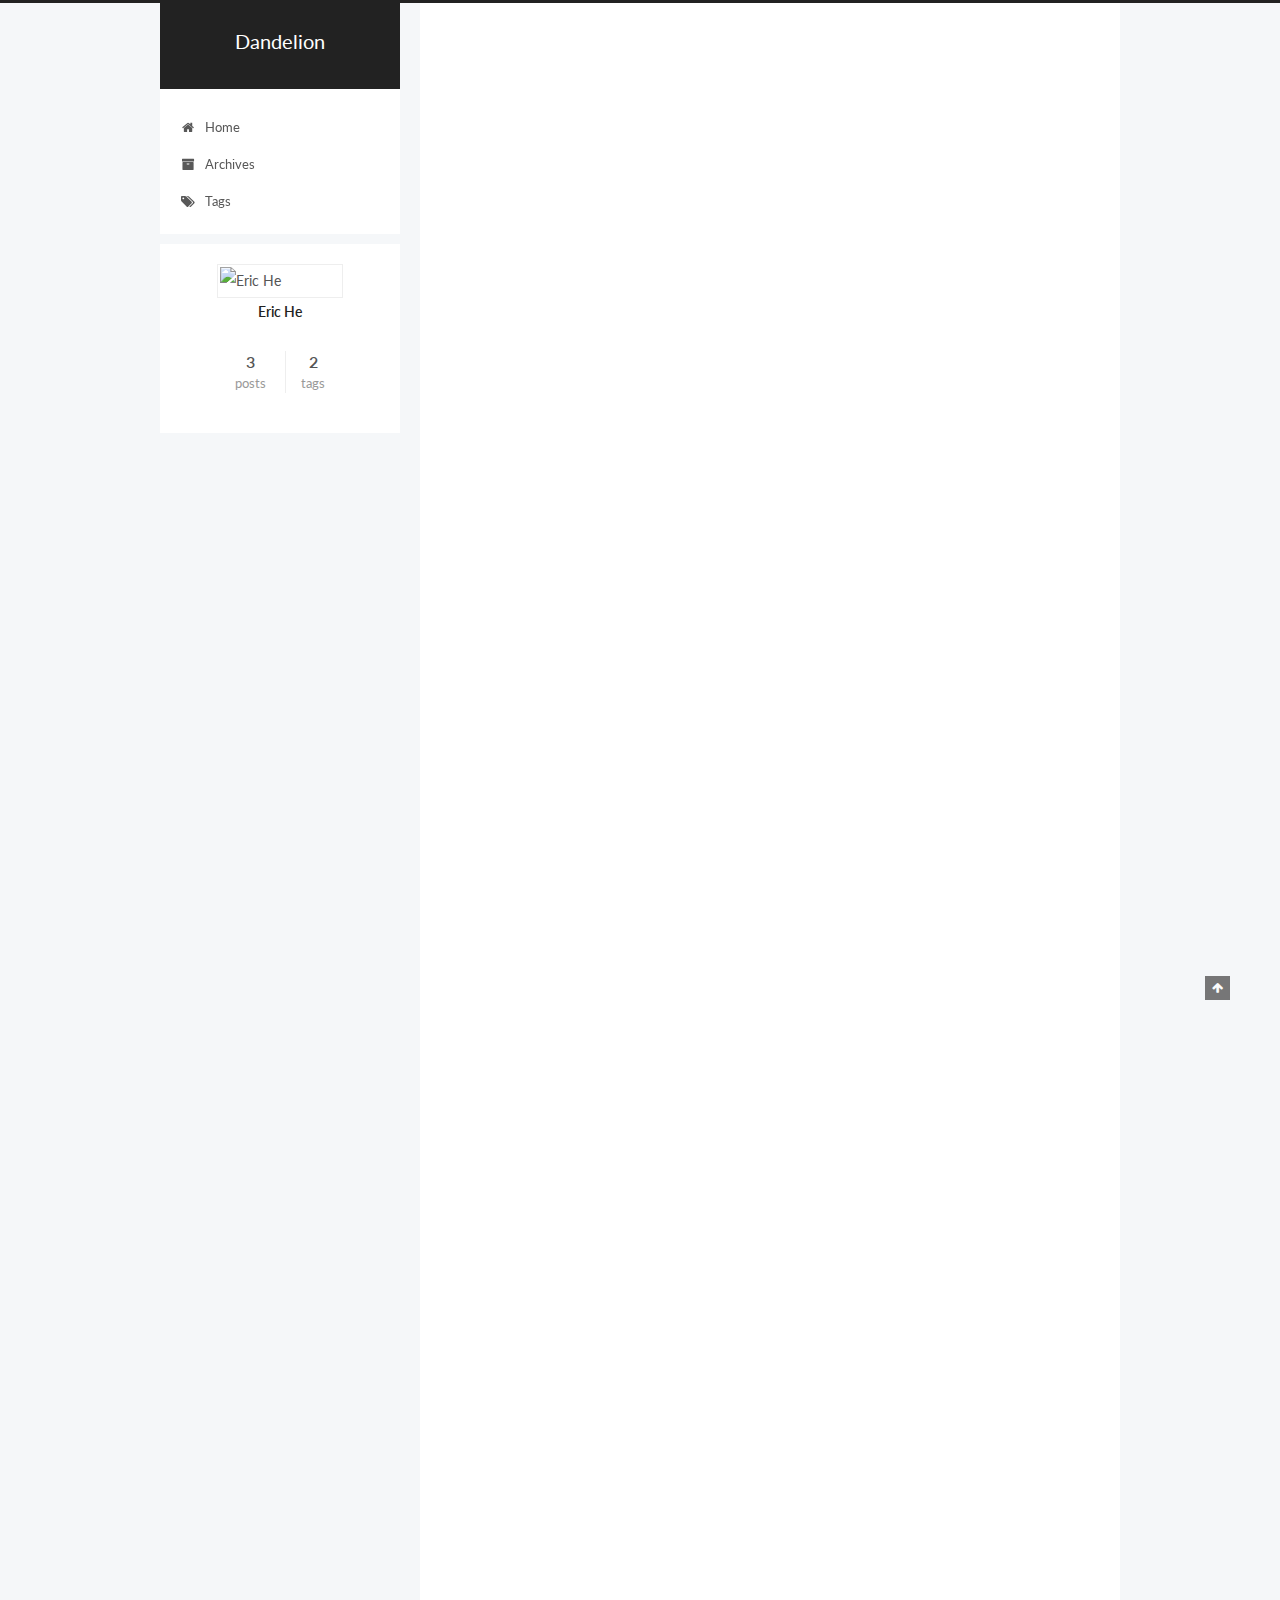
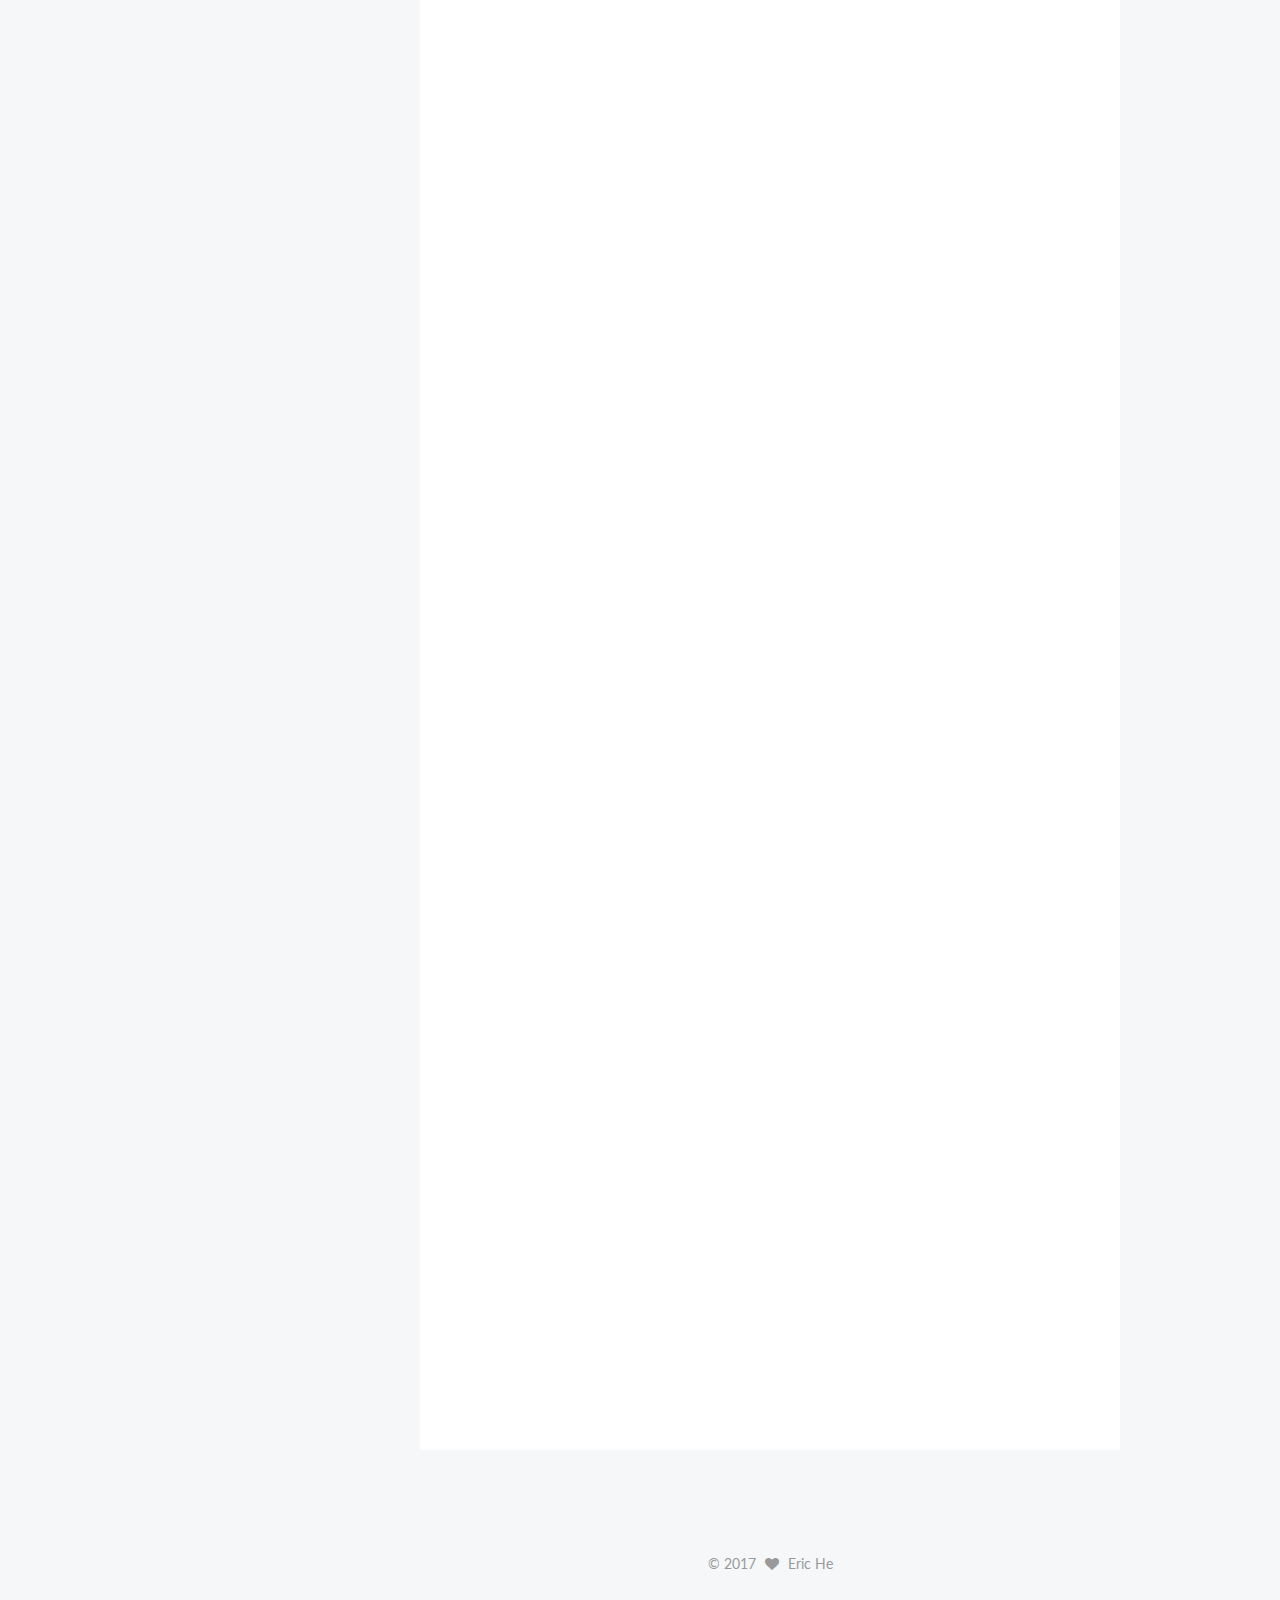
==== commit cbe72c44: "2017-05-05 12:27:57" ====
--- a/index.html
+++ b/index.html
@@ -245,6 +245,153 @@
   
 
   <article class="post post-type-normal " itemscope itemtype="http://schema.org/Article">
+  <link itemprop="mainEntityOfPage" href="http://yoursite.com/2017/05/05/Notime/">
+
+  <span style="display:none" itemprop="author" itemscope itemtype="http://schema.org/Person">
+    <meta itemprop="name" content="Eric He">
+    <meta itemprop="description" content="">
+    <meta itemprop="image" content="http://webmaster.web-soluces.net/avatar/FaceCo-Homme.png">
+  </span>
+
+  <span style="display:none" itemprop="publisher" itemscope itemtype="http://schema.org/Organization">
+    <meta itemprop="name" content="Dandelion">
+    <span style="display:none" itemprop="logo" itemscope itemtype="http://schema.org/ImageObject">
+      <img style="display:none;" itemprop="url image" alt="Dandelion" src="">
+    </span>
+  </span>
+
+    
+      <header class="post-header">
+
+        
+        
+          <h1 class="post-title" itemprop="name headline">
+            
+            
+              
+                
+                <a class="post-title-link" href="/2017/05/05/Notime/" itemprop="url">
+                  Notime
+                </a>
+              
+            
+          </h1>
+        
+
+        <div class="post-meta">
+          <span class="post-time">
+            
+              <span class="post-meta-item-icon">
+                <i class="fa fa-calendar-o"></i>
+              </span>
+              
+                <span class="post-meta-item-text">Posted on</span>
+              
+              <time title="Post created" itemprop="dateCreated datePublished" datetime="2017-05-05T12:12:40-07:00">
+                2017-05-05
+              </time>
+            
+
+            
+
+            
+          </span>
+
+          
+
+          
+            
+          
+
+          
+          
+
+          
+
+          
+
+          
+
+        </div>
+      </header>
+    
+
+
+    <div class="post-body" itemprop="articleBody">
+
+      
+      
+
+      
+        
+          
+            <h1 id="Personal-Portfolio"><a href="#Personal-Portfolio" class="headerlink" title="Personal Portfolio"></a>Personal Portfolio</h1><p>Everybody need helps sometimes! Anything would help! Written sloppy on the cardboard with the beggar of the Montgomery street.<br>That moves me so much when I was walking by, though I never give out a cent. I am not cruel, not at all. I just feel myself even poorer than them in a sense: I am in the corner, and I never go out for helps, even a sign on the cardboard!</p>
+<p>Self learned developer, so I call myself. I feel shame or maybe shy to even saying it and I don’t know where these awkward feeling come from. I am a secretly self learn developer.Sometimes, I get so excited dreaming earning thousands of thousands dollars on the way to the web developer,and sometimes, especially after reading the hiring advertisement,I feel so frustrated. I have been doing these for about 4 months, and still have not a clue where this journey will lead me to. I guess I really deserve this flounder, since I don’t get out for advice for helps. If things still not going to change after one or two at most, I will bury all these unrealistic bubbles and back to where I was.</p>
+<p>To be to not to be, this is a question. And this is my road.</p>
+<ul>
+<li><p>Notes, classify all the notes on the fly</p>
+<ul>
+<li>Aesthetic: Minimalism</li>
+<li>Frontend: React/bootstrap falt UI , color palette, layout</li>
+<li>Backend: Ruby on Rails</li>
+<li>Deployment: heroku/Aws</li>
+</ul>
+</li>
+<li><p>Projects:</p>
+<ul>
+<li>bootstrap+ rails build static sites</li>
+<li>rails app<ul>
+<li>forum app</li>
+<li>recipe app</li>
+<li>book reveiw app</li>
+<li>event management app</li>
+<li>shopping app</li>
+<li>API app</li>
+</ul>
+</li>
+</ul>
+</li>
+</ul>
+
+          
+        
+      
+    </div>
+
+    <div>
+      
+    </div>
+
+    <div>
+      
+    </div>
+
+
+    <footer class="post-footer">
+      
+
+      
+
+      
+
+      
+      
+        <div class="post-eof"></div>
+      
+    </footer>
+  </article>
+
+
+    
+      
+
+  
+
+  
+  
+  
+
+  <article class="post post-type-normal " itemscope itemtype="http://schema.org/Article">
   <link itemprop="mainEntityOfPage" href="http://yoursite.com/2017/02/18/exhuasted/">
 
   <span style="display:none" itemprop="author" itemscope itemtype="http://schema.org/Person">
@@ -543,7 +690,7 @@
           
             <div class="site-state-item site-state-posts">
               <a href="/archives">
-                <span class="site-state-item-count">2</span>
+                <span class="site-state-item-count">3</span>
                 <span class="site-state-item-name">posts</span>
               </a>
             </div>
@@ -554,7 +701,7 @@
           
             <div class="site-state-item site-state-tags">
               <a href="/tags">
-                <span class="site-state-item-count">1</span>
+                <span class="site-state-item-count">2</span>
                 <span class="site-state-item-name">tags</span>
               </a>
             </div>
--- a/css/main.css
+++ b/css/main.css
@@ -1706,7 +1706,7 @@
   width: 4px;
   height: 4px;
   border-radius: 50%;
-  background: #61aa90;
+  background: #a82d90;
 }
 .links-of-blogroll {
   font-size: 13px;
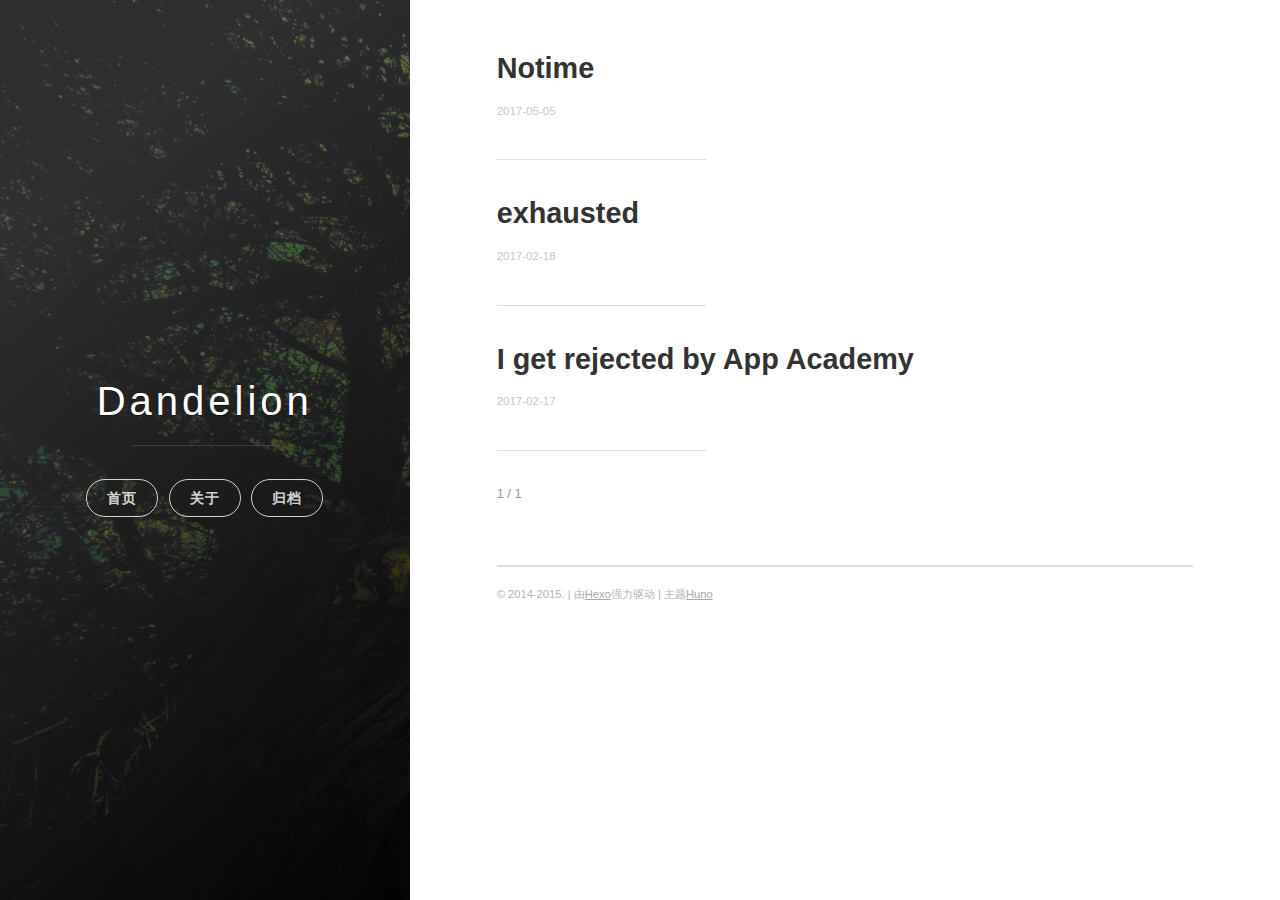
==== commit 07ad3bb2: "2017-05-05 12:29:36" ====
--- a/index.html
+++ b/index.html
@@ -1,876 +1,255 @@
-<!doctype html>
-
-
-
-  
-
-
-<html class="theme-next pisces use-motion" lang="en">
+<!DOCTYPE html>
+<html>
 <head>
-  <meta charset="UTF-8"/>
-<meta http-equiv="X-UA-Compatible" content="IE=edge" />
-<meta name="viewport" content="width=device-width, initial-scale=1, maximum-scale=1"/>
-
-
-
-<meta http-equiv="Cache-Control" content="no-transform" />
-<meta http-equiv="Cache-Control" content="no-siteapp" />
-
-
-
-
-
-
-
-
-
-
-
-
-
-
-
-  
-  
-  <link href="/lib/fancybox/source/jquery.fancybox.css?v=2.1.5" rel="stylesheet" type="text/css" />
-
-
-
-
-  
-  
-  
-  
-
-  
-    
-    
-  
-
-  
-
-  
-
-  
-
-  
-
-  
-    
-    
-    <link href="//fonts.googleapis.com/css?family=Lato:300,300italic,400,400italic,700,700italic&subset=latin,latin-ext" rel="stylesheet" type="text/css">
-  
-
-
-
-
-
-
-<link href="/lib/font-awesome/css/font-awesome.min.css?v=4.6.2" rel="stylesheet" type="text/css" />
-
-<link href="/css/main.css?v=5.1.0" rel="stylesheet" type="text/css" />
-
-
-  <meta name="keywords" content="Hexo, NexT" />
-
-
-
-
-
-
-
-
-  <link rel="shortcut icon" type="image/x-icon" href="/favicon.ico?v=5.1.0" />
-
-
-
-
-
-
-<meta property="og:type" content="website">
+    <meta charset="utf-8">
+    <meta http-equiv="X-UA-Compatible" content="chrome=1">
+
+    
+
+    <title>
+      Dandelion 
+    </title>
+
+    <meta name="viewport" content="width=device-width, initial-scale=1, maximum-scale=1, user-scalable=no">
+    
+      <meta name="author" content="Eric He">
+    
+    
+
+    <meta property="og:type" content="website">
 <meta property="og:title" content="Dandelion">
 <meta property="og:url" content="http://yoursite.com/index.html">
 <meta property="og:site_name" content="Dandelion">
 <meta name="twitter:card" content="summary">
 <meta name="twitter:title" content="Dandelion">
-
-
-
-<script type="text/javascript" id="hexo.configurations">
-  var NexT = window.NexT || {};
-  var CONFIG = {
-    root: '/',
-    scheme: 'Pisces',
-    sidebar: {"position":"left","display":"post"},
-    fancybox: true,
-    motion: true,
-    duoshuo: {
-      userId: '0',
-      author: 'Author'
-    },
-    algolia: {
-      applicationID: '',
-      apiKey: '',
-      indexName: '',
-      hits: {"per_page":10},
-      labels: {"input_placeholder":"Search for Posts","hits_empty":"We didn't find any results for the search: ${query}","hits_stats":"${hits} results found in ${time} ms"}
-    }
-  };
-</script>
-
-
-
-  <link rel="canonical" href="http://yoursite.com/"/>
-
-
-
-
-
-  <title> Dandelion </title>
+    
+    
+    
+      <link rel="icon" type="image/x-icon" href="/favicon.png">
+    
+    <link rel="stylesheet" href="/css/uno.css">
+    <link rel="stylesheet" href="/css/highlight.css">
+    <link rel="stylesheet" href="/css/archive.css">
+    <link rel="stylesheet" href="/css/china-social-icon.css">
+
 </head>
-
-<body itemscope itemtype="http://schema.org/WebPage" lang="en">
+<body>
+
+    <span class="mobile btn-mobile-menu">
+        <i class="icon icon-list btn-mobile-menu__icon"></i>
+        <i class="icon icon-x-circle btn-mobile-close__icon hidden"></i>
+    </span>
+
+    
+ 
+<header class="panel-cover">
+
+
+  <div class="panel-main">
 
   
-
-
-
-
-
-
-
-
-
-
-
-
-
-
-  
-  
-    
-  
-
-  <div class="container one-collumn sidebar-position-left 
-   page-home 
- ">
-    <div class="headband"></div>
-
-    <header id="header" class="header" itemscope itemtype="http://schema.org/WPHeader">
-      <div class="header-inner"><div class="site-meta ">
-  
-
-  <div class="custom-logo-site-title">
-    <a href="/"  class="brand" rel="start">
-      <span class="logo-line-before"><i></i></span>
-      <span class="site-title">Dandelion</span>
-      <span class="logo-line-after"><i></i></span>
-    </a>
+    <div class="panel-main__inner panel-inverted">
+    <div class="panel-main__content">
+
+        
+
+        <h1 class="panel-cover__title panel-title"><a href="/" title="link to homepage">Dandelion</a></h1>
+        <hr class="panel-cover__divider" />
+
+        
+
+        <div class="navigation-wrapper">
+
+          <nav class="cover-navigation cover-navigation--primary">
+            <ul class="navigation">
+
+              
+                
+                <li class="navigation__item"><a href="/#blog" title="" class="blog-button">首页</a></li>
+              
+                
+                <li class="navigation__item"><a href="/about" title="" class="">关于</a></li>
+              
+                
+                <li class="navigation__item"><a href="/archive" title="" class="">归档</a></li>
+              
+
+            </ul>
+          </nav>
+
+          <!-- ----------------------------
+To add a new social icon simply duplicate one of the list items from below
+and change the class in the <i> tag to match the desired social network
+and then add your link to the <a>. Here is a full list of social network
+classes that you can use:
+
+    icon-social-500px
+    icon-social-behance
+    icon-social-delicious
+    icon-social-designer-news
+    icon-social-deviant-art
+    icon-social-digg
+    icon-social-dribbble
+    icon-social-facebook
+    icon-social-flickr
+    icon-social-forrst
+    icon-social-foursquare
+    icon-social-github
+    icon-social-google-plus
+    icon-social-hi5
+    icon-social-instagram
+    icon-social-lastfm
+    icon-social-linkedin
+    icon-social-medium
+    icon-social-myspace
+    icon-social-path
+    icon-social-pinterest
+    icon-social-rdio
+    icon-social-reddit
+    icon-social-skype
+    icon-social-spotify
+    icon-social-stack-overflow
+    icon-social-steam
+    icon-social-stumbleupon
+    icon-social-treehouse
+    icon-social-tumblr
+    icon-social-twitter
+    icon-social-vimeo
+    icon-social-xbox
+    icon-social-yelp
+    icon-social-youtube
+    icon-social-zerply
+    icon-mail
+
+-------------------------------->
+
+<!-- add social info here -->
+
+
+
+        </div>
+
+      </div>
+
+    </div>
+
+    <div class="panel-cover--overlay"></div>
   </div>
-    
-      <p class="site-subtitle"></p>
-    
+</header>
+
+    <div class="content-wrapper">
+        <div class="content-wrapper__inner entry">
+            
+
+
+   <!-- do nothing -->
+
+
+<div class="main-post-list">
+    <ol class="post-list">
+    
+    
+    <li>
+
+      <h2 class="post-list__post-title post-title">
+        <a href="/2017/05/05/Notime/" title="link to Notime">Notime</a>
+      </h2>
+
+      <div class="post-list__meta">
+
+        <time datetime="2017-05-05" class="post-list__meta--date date">2017-05-05</time> 
+      </div>
+
+      <div class="excerpt">
+        
+      </div>
+
+      <hr class="post-list__divider" />
+    </li>
+    
+    <li>
+
+      <h2 class="post-list__post-title post-title">
+        <a href="/2017/02/18/exhuasted/" title="link to exhausted">exhausted</a>
+      </h2>
+
+      <div class="post-list__meta">
+
+        <time datetime="2017-02-18" class="post-list__meta--date date">2017-02-18</time> 
+      </div>
+
+      <div class="excerpt">
+        
+      </div>
+
+      <hr class="post-list__divider" />
+    </li>
+    
+    <li>
+
+      <h2 class="post-list__post-title post-title">
+        <a href="/2017/02/17/I-get-rejected-by-App-Academy/" title="link to I get rejected by App Academy">I get rejected by App Academy</a>
+      </h2>
+
+      <div class="post-list__meta">
+
+        <time datetime="2017-02-17" class="post-list__meta--date date">2017-02-17</time> 
+      </div>
+
+      <div class="excerpt">
+        
+      </div>
+
+      <hr class="post-list__divider" />
+    </li>
+    
+  </ol>
+
+  <hr class="post-list__divider " />
+
+<nav class="pagination" role="navigation">
+    
+
+    <span class="pagination__page-number"> 1 / 1</span>
+    
+    
+</nav>
+
+
 </div>
-
-<div class="site-nav-toggle">
-  <button>
-    <span class="btn-bar"></span>
-    <span class="btn-bar"></span>
-    <span class="btn-bar"></span>
-  </button>
-</div>
-
-<nav class="site-nav">
-  
-
-  
-    <ul id="menu" class="menu">
-      
-        
-        <li class="menu-item menu-item-home">
-          <a href="/" rel="section">
-            
-              <i class="menu-item-icon fa fa-fw fa-home"></i> <br />
-            
-            Home
-          </a>
-        </li>
-      
-        
-        <li class="menu-item menu-item-archives">
-          <a href="/archives" rel="section">
-            
-              <i class="menu-item-icon fa fa-fw fa-archive"></i> <br />
-            
-            Archives
-          </a>
-        </li>
-      
-        
-        <li class="menu-item menu-item-tags">
-          <a href="/tags" rel="section">
-            
-              <i class="menu-item-icon fa fa-fw fa-tags"></i> <br />
-            
-            Tags
-          </a>
-        </li>
-      
-
-      
-    </ul>
-  
-
-  
-</nav>
-
-
-
- </div>
-    </header>
-
-    <main id="main" class="main">
-      <div class="main-inner">
-        <div class="content-wrap">
-          <div id="content" class="content">
-            
-  <section id="posts" class="posts-expand">
-    
-      
-
-  
-
-  
-  
-  
-
-  <article class="post post-type-normal " itemscope itemtype="http://schema.org/Article">
-  <link itemprop="mainEntityOfPage" href="http://yoursite.com/2017/05/05/Notime/">
-
-  <span style="display:none" itemprop="author" itemscope itemtype="http://schema.org/Person">
-    <meta itemprop="name" content="Eric He">
-    <meta itemprop="description" content="">
-    <meta itemprop="image" content="http://webmaster.web-soluces.net/avatar/FaceCo-Homme.png">
-  </span>
-
-  <span style="display:none" itemprop="publisher" itemscope itemtype="http://schema.org/Organization">
-    <meta itemprop="name" content="Dandelion">
-    <span style="display:none" itemprop="logo" itemscope itemtype="http://schema.org/ImageObject">
-      <img style="display:none;" itemprop="url image" alt="Dandelion" src="">
-    </span>
-  </span>
-
-    
-      <header class="post-header">
-
-        
-        
-          <h1 class="post-title" itemprop="name headline">
-            
-            
-              
-                
-                <a class="post-title-link" href="/2017/05/05/Notime/" itemprop="url">
-                  Notime
-                </a>
-              
-            
-          </h1>
-        
-
-        <div class="post-meta">
-          <span class="post-time">
-            
-              <span class="post-meta-item-icon">
-                <i class="fa fa-calendar-o"></i>
-              </span>
-              
-                <span class="post-meta-item-text">Posted on</span>
-              
-              <time title="Post created" itemprop="dateCreated datePublished" datetime="2017-05-05T12:12:40-07:00">
-                2017-05-05
-              </time>
-            
-
-            
-
-            
-          </span>
-
-          
-
-          
-            
-          
-
-          
-          
-
-          
-
-          
-
-          
-
+            <footer class="footer">
+
+    <span class="footer__copyright">&copy; 2014-2015. | 由<a href="https://hexo.io/">Hexo</a>强力驱动 | 主题<a href="https://github.com/someus/huno">Huno</a></span>
+    
+</footer>
         </div>
-      </header>
-    
-
-
-    <div class="post-body" itemprop="articleBody">
-
-      
-      
-
-      
-        
-          
-            <h1 id="Personal-Portfolio"><a href="#Personal-Portfolio" class="headerlink" title="Personal Portfolio"></a>Personal Portfolio</h1><p>Everybody need helps sometimes! Anything would help! Written sloppy on the cardboard with the beggar of the Montgomery street.<br>That moves me so much when I was walking by, though I never give out a cent. I am not cruel, not at all. I just feel myself even poorer than them in a sense: I am in the corner, and I never go out for helps, even a sign on the cardboard!</p>
-<p>Self learned developer, so I call myself. I feel shame or maybe shy to even saying it and I don’t know where these awkward feeling come from. I am a secretly self learn developer.Sometimes, I get so excited dreaming earning thousands of thousands dollars on the way to the web developer,and sometimes, especially after reading the hiring advertisement,I feel so frustrated. I have been doing these for about 4 months, and still have not a clue where this journey will lead me to. I guess I really deserve this flounder, since I don’t get out for advice for helps. If things still not going to change after one or two at most, I will bury all these unrealistic bubbles and back to where I was.</p>
-<p>To be to not to be, this is a question. And this is my road.</p>
-<ul>
-<li><p>Notes, classify all the notes on the fly</p>
-<ul>
-<li>Aesthetic: Minimalism</li>
-<li>Frontend: React/bootstrap falt UI , color palette, layout</li>
-<li>Backend: Ruby on Rails</li>
-<li>Deployment: heroku/Aws</li>
-</ul>
-</li>
-<li><p>Projects:</p>
-<ul>
-<li>bootstrap+ rails build static sites</li>
-<li>rails app<ul>
-<li>forum app</li>
-<li>recipe app</li>
-<li>book reveiw app</li>
-<li>event management app</li>
-<li>shopping app</li>
-<li>API app</li>
-</ul>
-</li>
-</ul>
-</li>
-</ul>
-
-          
-        
-      
     </div>
 
-    <div>
-      
-    </div>
-
-    <div>
-      
-    </div>
-
-
-    <footer class="post-footer">
-      
-
-      
-
-      
-
-      
-      
-        <div class="post-eof"></div>
-      
-    </footer>
-  </article>
-
-
-    
-      
-
-  
-
-  
-  
-  
-
-  <article class="post post-type-normal " itemscope itemtype="http://schema.org/Article">
-  <link itemprop="mainEntityOfPage" href="http://yoursite.com/2017/02/18/exhuasted/">
-
-  <span style="display:none" itemprop="author" itemscope itemtype="http://schema.org/Person">
-    <meta itemprop="name" content="Eric He">
-    <meta itemprop="description" content="">
-    <meta itemprop="image" content="http://webmaster.web-soluces.net/avatar/FaceCo-Homme.png">
-  </span>
-
-  <span style="display:none" itemprop="publisher" itemscope itemtype="http://schema.org/Organization">
-    <meta itemprop="name" content="Dandelion">
-    <span style="display:none" itemprop="logo" itemscope itemtype="http://schema.org/ImageObject">
-      <img style="display:none;" itemprop="url image" alt="Dandelion" src="">
-    </span>
-  </span>
-
-    
-      <header class="post-header">
-
-        
-        
-          <h1 class="post-title" itemprop="name headline">
-            
-            
-              
-                
-                <a class="post-title-link" href="/2017/02/18/exhuasted/" itemprop="url">
-                  exhausted
-                </a>
-              
-            
-          </h1>
-        
-
-        <div class="post-meta">
-          <span class="post-time">
-            
-              <span class="post-meta-item-icon">
-                <i class="fa fa-calendar-o"></i>
-              </span>
-              
-                <span class="post-meta-item-text">Posted on</span>
-              
-              <time title="Post created" itemprop="dateCreated datePublished" datetime="2017-02-18T23:36:27-08:00">
-                2017-02-18
-              </time>
-            
-
-            
-
-            
-          </span>
-
-          
-
-          
-            
-          
-
-          
-          
-
-          
-
-          
-
-          
-
-        </div>
-      </header>
-    
-
-
-    <div class="post-body" itemprop="articleBody">
-
-      
-      
-
-      
-        
-          
-            <p>#What should I do?</p>
-<p>I have been in status for these two days, maybe it is because of the App Academy things. Although I said it is nothing, I am not going to attend even I got accepted, I am in fact quite upset. I had been worked so much and so hard for this, and what I got is nothing. I think of years ago, I have been rejected when applying to transfer to Chinese department. I was just 19! And the teacher I consulted said I was too old ! It seem that all my lifetime, there are never a single person can help me and I am in such a bad luck, never in the right way after high school. I had wasted a decade, the best years in my life. Now what should I do? I want to be a web developer, but, it seems nearly impossible. There is no time for me. I feel so sad. </p>
-<ul>
-<li>I want to be a developer</li>
-<li>learn rails first. I need to build my portfolio within this month. </li>
-<li>build a website about learning ruby and rails</li>
-<li>build a website about immigrant</li>
-<li>I should have an idea book</li>
-<li>build things up first then polish</li>
-</ul>
-
-          
-        
-      
-    </div>
-
-    <div>
-      
-    </div>
-
-    <div>
-      
-    </div>
-
-
-    <footer class="post-footer">
-      
-
-      
-
-      
-
-      
-      
-        <div class="post-eof"></div>
-      
-    </footer>
-  </article>
-
-
-    
-      
-
-  
-
-  
-  
-  
-
-  <article class="post post-type-normal " itemscope itemtype="http://schema.org/Article">
-  <link itemprop="mainEntityOfPage" href="http://yoursite.com/2017/02/17/I-get-rejected-by-App-Academy/">
-
-  <span style="display:none" itemprop="author" itemscope itemtype="http://schema.org/Person">
-    <meta itemprop="name" content="Eric He">
-    <meta itemprop="description" content="">
-    <meta itemprop="image" content="http://webmaster.web-soluces.net/avatar/FaceCo-Homme.png">
-  </span>
-
-  <span style="display:none" itemprop="publisher" itemscope itemtype="http://schema.org/Organization">
-    <meta itemprop="name" content="Dandelion">
-    <span style="display:none" itemprop="logo" itemscope itemtype="http://schema.org/ImageObject">
-      <img style="display:none;" itemprop="url image" alt="Dandelion" src="">
-    </span>
-  </span>
-
-    
-      <header class="post-header">
-
-        
-        
-          <h1 class="post-title" itemprop="name headline">
-            
-            
-              
-                
-                <a class="post-title-link" href="/2017/02/17/I-get-rejected-by-App-Academy/" itemprop="url">
-                  I get rejected by App Academy
-                </a>
-              
-            
-          </h1>
-        
-
-        <div class="post-meta">
-          <span class="post-time">
-            
-              <span class="post-meta-item-icon">
-                <i class="fa fa-calendar-o"></i>
-              </span>
-              
-                <span class="post-meta-item-text">Posted on</span>
-              
-              <time title="Post created" itemprop="dateCreated datePublished" datetime="2017-02-17T00:53:30-08:00">
-                2017-02-17
-              </time>
-            
-
-            
-
-            
-          </span>
-
-          
-
-          
-            
-          
-
-          
-          
-
-          
-
-          
-
-          
-
-        </div>
-      </header>
-    
-
-
-    <div class="post-body" itemprop="articleBody">
-
-      
-      
-
-      
-        
-          
-            <h1 id="I-get-rejected-by-App-Academy"><a href="#I-get-rejected-by-App-Academy" class="headerlink" title="I get rejected by App Academy"></a>I get rejected by App Academy</h1><p>After two technical interviews and one non technical interview , I get rejected by App Academy today, February 17, 2017.</p>
-<p>I do feel a little bit upset, even although I had made up mind that I am not going to attend the bootcamp if getting accepted. Three months (bootcamp prefers 12 weeks just make you feel like the training is long enough for you to reborn and totally change) in fact will not change a person too much, App Academy only choosing candidates who are just good enough especially good enough in background to success. I get rejected means that I am in disadvantage position on the job market right now, I really have to work harder in order to stand out. I knew it. So I am upset, a little bit. I am still going to work on web development.</p>
-<p>Things about this journey:</p>
-<ul>
-<li>I really do appreciate App Academy. They have a very good curriculum on introducing ruby, although it is very basic. I totally fall in love with ruby after that.</li>
-<li><p>App Academy is a startup. There is no magic here. My judgment may not be fair, since I have never make it. The conclusion is came from my observation. The founder Kush Patel created it after he took a training class of programming, so are the founders of Hack Reactor. Nothing fancy. By their description, only one or two hours a day will have lectures while the rest is pair programming, learning from each other who are just as ignorant as you in programming. In hack reactor, there are so many students,  they even ask you to watch videos. They claimed learning in this way will give you more time to practice so you can learn 10x faster. In fact when I was attending the jump start class, which is a prep program, I got very bad experiences from it. My partner had no experiences, so did I and the TAs are not helpful at all, they are just graduated months ago and before that they are just like you. They stuck on simple things too.</p>
-</li>
-<li><p>Don’t believe in bootcamp advertisment . The one in successful story is going to success anyway. And there is no magic, I have to study hard, work hard.</p>
-</li>
-<li><p>I need to keep writing things from today. I need to build up my portfolios. </p>
-</li>
-</ul>
-
-          
-        
-      
-    </div>
-
-    <div>
-      
-    </div>
-
-    <div>
-      
-    </div>
-
-
-    <footer class="post-footer">
-      
-
-      
-
-      
-
-      
-      
-        <div class="post-eof"></div>
-      
-    </footer>
-  </article>
-
-
-    
-  </section>
-
-  
-
-          
-          </div>
-          
-
-
-          
-
-        </div>
-        
-          
-  
-  <div class="sidebar-toggle">
-    <div class="sidebar-toggle-line-wrap">
-      <span class="sidebar-toggle-line sidebar-toggle-line-first"></span>
-      <span class="sidebar-toggle-line sidebar-toggle-line-middle"></span>
-      <span class="sidebar-toggle-line sidebar-toggle-line-last"></span>
-    </div>
-  </div>
-
-  <aside id="sidebar" class="sidebar">
-    <div class="sidebar-inner">
-
-      
-
-      
-
-      <section class="site-overview sidebar-panel sidebar-panel-active">
-        <div class="site-author motion-element" itemprop="author" itemscope itemtype="http://schema.org/Person">
-          <img class="site-author-image" itemprop="image"
-               src="http://webmaster.web-soluces.net/avatar/FaceCo-Homme.png"
-               alt="Eric He" />
-          <p class="site-author-name" itemprop="name">Eric He</p>
-           
-              <p class="site-description motion-element" itemprop="description"></p>
-          
-        </div>
-        <nav class="site-state motion-element">
-        
-          
-            <div class="site-state-item site-state-posts">
-              <a href="/archives">
-                <span class="site-state-item-count">3</span>
-                <span class="site-state-item-name">posts</span>
-              </a>
-            </div>
-          
-
-          
-
-          
-            <div class="site-state-item site-state-tags">
-              <a href="/tags">
-                <span class="site-state-item-count">2</span>
-                <span class="site-state-item-name">tags</span>
-              </a>
-            </div>
-          
-
-        </nav>
-
-        
-
-        <div class="links-of-author motion-element">
-          
-        </div>
-
-        
-        
-
-        
-        
-
-        
-
-
-      </section>
-
-      
-
-    </div>
-  </aside>
-
-
-        
-      </div>
-    </main>
-
-    <footer id="footer" class="footer">
-      <div class="footer-inner">
-        <div class="copyright" >
-  
-  &copy; 
-  <span itemprop="copyrightYear">2017</span>
-  <span class="with-love">
-    <i class="fa fa-heart"></i>
-  </span>
-  <span class="author" itemprop="copyrightHolder">Eric He</span>
-</div>
-
-
-
-        
-
-        
-      </div>
-    </footer>
-
-    <div class="back-to-top">
-      <i class="fa fa-arrow-up"></i>
-    </div>
-  </div>
-
-  
-
-<script type="text/javascript">
-  if (Object.prototype.toString.call(window.Promise) !== '[object Function]') {
-    window.Promise = null;
-  }
-</script>
-
-
-
-
-
-
-
-
-
-  
-
-
-
-
-  
-  <script type="text/javascript" src="/lib/jquery/index.js?v=2.1.3"></script>
-
-  
-  <script type="text/javascript" src="/lib/fastclick/lib/fastclick.min.js?v=1.0.6"></script>
-
-  
-  <script type="text/javascript" src="/lib/jquery_lazyload/jquery.lazyload.js?v=1.9.7"></script>
-
-  
-  <script type="text/javascript" src="/lib/velocity/velocity.min.js?v=1.2.1"></script>
-
-  
-  <script type="text/javascript" src="/lib/velocity/velocity.ui.min.js?v=1.2.1"></script>
-
-  
-  <script type="text/javascript" src="/lib/fancybox/source/jquery.fancybox.pack.js?v=2.1.5"></script>
-
-
-  
-
-
-  <script type="text/javascript" src="/js/src/utils.js?v=5.1.0"></script>
-
-  <script type="text/javascript" src="/js/src/motion.js?v=5.1.0"></script>
-
-
-
-  
-  
-
-
-  <script type="text/javascript" src="/js/src/affix.js?v=5.1.0"></script>
-
-  <script type="text/javascript" src="/js/src/schemes/pisces.js?v=5.1.0"></script>
-
-
-
-  
-
-  
-
-
-  <script type="text/javascript" src="/js/src/bootstrap.js?v=5.1.0"></script>
-
-
-
-  
-
-
-
-  
-
-
-
-
-	
-
-
-
-
-
-  
-
-
-
-
-
-  
-
-
-
-
-
-  
-
-
-
-  
-  
-
-  
-
-  
-
-  
-
-  
-
+    <!-- js files -->
+    <script src="/js/jquery.min.js"></script>
+    <script src="/js/main.js"></script>
+    <script src="/js/scale.fix.js"></script>
+    
+
+    
+
+    <script type="text/javascript" src="//cdn.mathjax.org/mathjax/latest/MathJax.js?config=TeX-AMS-MML_HTMLorMML"></script>
+    <script type="text/javascript"> 
+        $(document).ready(function(){
+            MathJax.Hub.Config({ 
+                tex2jax: {inlineMath: [['[latex]','[/latex]'], ['\\(','\\)']]} 
+            });
+        });
+    </script>
+
+
+    
+    
+    
+    <!--kill ie6 -->
+<!--[if IE 6]>
+  <script src="//letskillie6.googlecode.com/svn/trunk/2/zh_CN.js"></script>
+<![endif]-->
 
 </body>
 </html>
--- a/css/uno.css
+++ b/css/uno.css
@@ -0,0 +1,1703 @@
+/*@import 'http://fonts.googleapis.com/css?family=Raleway:400,700|Roboto+Slab:300,400)';*/
+
+/* http://meyerweb.com/eric/tools/css/reset/
+   v2.0 | 20110126
+   License: none (public domain)
+*/
+@import url(../css/animate.css);
+html, body, div, span, applet, object, iframe, h1, h2, h3, h4, h5, h6, p, blockquote, pre, a, abbr, acronym, address, big, cite, code, del, dfn, em, img, ins, kbd, q, s, samp, small, strike, strong, sub, sup, tt, var, b, u, i, center, dl, dt, dd, ol, ul, li, fieldset, form, label, legend, table, caption, tbody, tfoot, thead, tr, th, td, article, aside, canvas, details, embed, figure, figcaption, footer, header, hgroup, menu, nav, output, ruby, section, summary, time, mark, audio, video {
+  margin: 0;
+  padding: 0;
+  border: 0;
+  font-size: 100%;
+  font: inherit;
+  vertical-align: baseline; }
+
+/* HTML5 display-role reset for older browsers */
+article, aside, details, figcaption, figure, footer, header, hgroup, menu, nav, section {
+  display: block; }
+
+body {
+  line-height: 1; }
+
+ol, ul {
+  list-style: none; }
+
+blockquote, q {
+  quotes: none; }
+
+blockquote:before, blockquote:after {
+  content: '';
+  content: none; }
+
+q:before, q:after {
+  content: '';
+  content: none; }
+
+
+
+body {
+  width: 100%;
+  *zoom: 1; }
+  body:before, body:after {
+    content: "";
+    display: table; }
+  body:after {
+    clear: both; }
+
+/*
+ * Foundation Icons v 3.0
+ * Made by ZURB 2013 http://zurb.com/playground/foundation-icon-fonts-3
+ * MIT License
+ */
+@font-face {
+  font-family: "foundation-icons";
+  src: url("../fonts/foundation-icons/foundation-icons.eot");
+  src: url("../fonts/foundation-icons/foundation-icons.eot?#iefix") format("embedded-opentype"), url("../fonts/foundation-icons/foundation-icons.woff") format("woff"), url("../fonts/foundation-icons/foundation-icons.ttf") format("truetype"), url("../fonts/foundation-icons/foundation-icons.svg#fontcustom") format("svg");
+  font-weight: normal;
+  font-style: normal; }
+.icon:before {
+  font-family: "foundation-icons";
+  font-style: normal;
+  font-weight: normal;
+  font-variant: normal;
+  text-transform: none;
+  line-height: 1;
+  -webkit-font-smoothing: antialiased;
+  display: inline-block;
+  text-decoration: inherit; }
+
+.icon-address-book:before {
+  content: "\f100"; }
+
+.icon-alert:before {
+  content: "\f101"; }
+
+.icon-align-center:before {
+  content: "\f102"; }
+
+.icon-align-justify:before {
+  content: "\f103"; }
+
+.icon-align-left:before {
+  content: "\f104"; }
+
+.icon-align-right:before {
+  content: "\f105"; }
+
+.icon-anchor:before {
+  content: "\f106"; }
+
+.icon-annotate:before {
+  content: "\f107"; }
+
+.icon-archive:before {
+  content: "\f108"; }
+
+.icon-arrow-down:before {
+  content: "\f109"; }
+
+.icon-arrow-left:before {
+  content: "\f10a"; }
+
+.icon-arrow-right:before {
+  content: "\f10b"; }
+
+.icon-arrow-up:before {
+  content: "\f10c"; }
+
+.icon-arrows-compress:before {
+  content: "\f10d"; }
+
+.icon-arrows-expand:before {
+  content: "\f10e"; }
+
+.icon-arrows-in:before {
+  content: "\f10f"; }
+
+.icon-arrows-out:before {
+  content: "\f110"; }
+
+.icon-asl:before {
+  content: "\f111"; }
+
+.icon-asterisk:before {
+  content: "\f112"; }
+
+.icon-at-sign:before {
+  content: "\f113"; }
+
+.icon-background-color:before {
+  content: "\f114"; }
+
+.icon-battery-empty:before {
+  content: "\f115"; }
+
+.icon-battery-full:before {
+  content: "\f116"; }
+
+.icon-battery-half:before {
+  content: "\f117"; }
+
+.icon-bitcoin-circle:before {
+  content: "\f118"; }
+
+.icon-bitcoin:before {
+  content: "\f119"; }
+
+.icon-blind:before {
+  content: "\f11a"; }
+
+.icon-bluetooth:before {
+  content: "\f11b"; }
+
+.icon-bold:before {
+  content: "\f11c"; }
+
+.icon-book-bookmark:before {
+  content: "\f11d"; }
+
+.icon-book:before {
+  content: "\f11e"; }
+
+.icon-bookmark:before {
+  content: "\f11f"; }
+
+.icon-braille:before {
+  content: "\f120"; }
+
+.icon-burst-new:before {
+  content: "\f121"; }
+
+.icon-burst-sale:before {
+  content: "\f122"; }
+
+.icon-burst:before {
+  content: "\f123"; }
+
+.icon-calendar:before {
+  content: "\f124"; }
+
+.icon-camera:before {
+  content: "\f125"; }
+
+.icon-check:before {
+  content: "\f126"; }
+
+.icon-checkbox:before {
+  content: "\f127"; }
+
+.icon-clipboard-notes:before {
+  content: "\f128"; }
+
+.icon-clipboard-pencil:before {
+  content: "\f129"; }
+
+.icon-clipboard:before {
+  content: "\f12a"; }
+
+.icon-clock:before {
+  content: "\f12b"; }
+
+.icon-closed-caption:before {
+  content: "\f12c"; }
+
+.icon-cloud:before {
+  content: "\f12d"; }
+
+.icon-comment-minus:before {
+  content: "\f12e"; }
+
+.icon-comment-quotes:before {
+  content: "\f12f"; }
+
+.icon-comment-video:before {
+  content: "\f130"; }
+
+.icon-comment:before {
+  content: "\f131"; }
+
+.icon-comments:before {
+  content: "\f132"; }
+
+.icon-compass:before {
+  content: "\f133"; }
+
+.icon-contrast:before {
+  content: "\f134"; }
+
+.icon-credit-card:before {
+  content: "\f135"; }
+
+.icon-crop:before {
+  content: "\f136"; }
+
+.icon-crown:before {
+  content: "\f137"; }
+
+.icon-css3:before {
+  content: "\f138"; }
+
+.icon-database:before {
+  content: "\f139"; }
+
+.icon-die-five:before {
+  content: "\f13a"; }
+
+.icon-die-four:before {
+  content: "\f13b"; }
+
+.icon-die-one:before {
+  content: "\f13c"; }
+
+.icon-die-six:before {
+  content: "\f13d"; }
+
+.icon-die-three:before {
+  content: "\f13e"; }
+
+.icon-die-two:before {
+  content: "\f13f"; }
+
+.icon-dislike:before {
+  content: "\f140"; }
+
+.icon-dollar-bill:before {
+  content: "\f141"; }
+
+.icon-dollar:before {
+  content: "\f142"; }
+
+.icon-download:before {
+  content: "\f143"; }
+
+.icon-eject:before {
+  content: "\f144"; }
+
+.icon-elevator:before {
+  content: "\f145"; }
+
+.icon-euro:before {
+  content: "\f146"; }
+
+.icon-eye:before {
+  content: "\f147"; }
+
+.icon-fast-forward:before {
+  content: "\f148"; }
+
+.icon-female-symbol:before {
+  content: "\f149"; }
+
+.icon-female:before {
+  content: "\f14a"; }
+
+.icon-filter:before {
+  content: "\f14b"; }
+
+.icon-first-aid:before {
+  content: "\f14c"; }
+
+.icon-flag:before {
+  content: "\f14d"; }
+
+.icon-folder-add:before {
+  content: "\f14e"; }
+
+.icon-folder-lock:before {
+  content: "\f14f"; }
+
+.icon-folder:before {
+  content: "\f150"; }
+
+.icon-foot:before {
+  content: "\f151"; }
+
+.icon-foundation:before {
+  content: "\f152"; }
+
+.icon-graph-bar:before {
+  content: "\f153"; }
+
+.icon-graph-horizontal:before {
+  content: "\f154"; }
+
+.icon-graph-pie:before {
+  content: "\f155"; }
+
+.icon-graph-trend:before {
+  content: "\f156"; }
+
+.icon-guide-dog:before {
+  content: "\f157"; }
+
+.icon-hearing-aid:before {
+  content: "\f158"; }
+
+.icon-heart:before {
+  content: "\f159"; }
+
+.icon-home:before {
+  content: "\f15a"; }
+
+.icon-html5:before {
+  content: "\f15b"; }
+
+.icon-indent-less:before {
+  content: "\f15c"; }
+
+.icon-indent-more:before {
+  content: "\f15d"; }
+
+.icon-info:before {
+  content: "\f15e"; }
+
+.icon-italic:before {
+  content: "\f15f"; }
+
+.icon-key:before {
+  content: "\f160"; }
+
+.icon-laptop:before {
+  content: "\f161"; }
+
+.icon-layout:before {
+  content: "\f162"; }
+
+.icon-lightbulb:before {
+  content: "\f163"; }
+
+.icon-like:before {
+  content: "\f164"; }
+
+.icon-link:before {
+  content: "\f165"; }
+
+.icon-list-bullet:before {
+  content: "\f166"; }
+
+.icon-list-number:before {
+  content: "\f167"; }
+
+.icon-list-thumbnails:before {
+  content: "\f168"; }
+
+.icon-list:before {
+  content: "\f169"; }
+
+.icon-lock:before {
+  content: "\f16a"; }
+
+.icon-loop:before {
+  content: "\f16b"; }
+
+.icon-magnifying-glass:before {
+  content: "\f16c"; }
+
+.icon-mail:before {
+  content: "\f16d"; }
+
+.icon-male-female:before {
+  content: "\f16e"; }
+
+.icon-male-symbol:before {
+  content: "\f16f"; }
+
+.icon-male:before {
+  content: "\f170"; }
+
+.icon-map:before {
+  content: "\f171"; }
+
+.icon-marker:before {
+  content: "\f172"; }
+
+.icon-megaphone:before {
+  content: "\f173"; }
+
+.icon-microphone:before {
+  content: "\f174"; }
+
+.icon-minus-circle:before {
+  content: "\f175"; }
+
+.icon-minus:before {
+  content: "\f176"; }
+
+.icon-mobile-signal:before {
+  content: "\f177"; }
+
+.icon-mobile:before {
+  content: "\f178"; }
+
+.icon-monitor:before {
+  content: "\f179"; }
+
+.icon-mountains:before {
+  content: "\f17a"; }
+
+.icon-music:before {
+  content: "\f17b"; }
+
+.icon-next:before {
+  content: "\f17c"; }
+
+.icon-no-dogs:before {
+  content: "\f17d"; }
+
+.icon-no-smoking:before {
+  content: "\f17e"; }
+
+.icon-page-add:before {
+  content: "\f17f"; }
+
+.icon-page-copy:before {
+  content: "\f180"; }
+
+.icon-page-csv:before {
+  content: "\f181"; }
+
+.icon-page-delete:before {
+  content: "\f182"; }
+
+.icon-page-doc:before {
+  content: "\f183"; }
+
+.icon-page-edit:before {
+  content: "\f184"; }
+
+.icon-page-export-csv:before {
+  content: "\f185"; }
+
+.icon-page-export-doc:before {
+  content: "\f186"; }
+
+.icon-page-export-pdf:before {
+  content: "\f187"; }
+
+.icon-page-export:before {
+  content: "\f188"; }
+
+.icon-page-filled:before {
+  content: "\f189"; }
+
+.icon-page-multiple:before {
+  content: "\f18a"; }
+
+.icon-page-pdf:before {
+  content: "\f18b"; }
+
+.icon-page-remove:before {
+  content: "\f18c"; }
+
+.icon-page-search:before {
+  content: "\f18d"; }
+
+.icon-page:before {
+  content: "\f18e"; }
+
+.icon-paint-bucket:before {
+  content: "\f18f"; }
+
+.icon-paperclip:before {
+  content: "\f190"; }
+
+.icon-pause:before {
+  content: "\f191"; }
+
+.icon-paw:before {
+  content: "\f192"; }
+
+.icon-paypal:before {
+  content: "\f193"; }
+
+.icon-pencil:before {
+  content: "\f194"; }
+
+.icon-photo:before {
+  content: "\f195"; }
+
+.icon-play-circle:before {
+  content: "\f196"; }
+
+.icon-play-video:before {
+  content: "\f197"; }
+
+.icon-play:before {
+  content: "\f198"; }
+
+.icon-plus:before {
+  content: "\f199"; }
+
+.icon-pound:before {
+  content: "\f19a"; }
+
+.icon-power:before {
+  content: "\f19b"; }
+
+.icon-previous:before {
+  content: "\f19c"; }
+
+.icon-price-tag:before {
+  content: "\f19d"; }
+
+.icon-pricetag-multiple:before {
+  content: "\f19e"; }
+
+.icon-print:before {
+  content: "\f19f"; }
+
+.icon-prohibited:before {
+  content: "\f1a0"; }
+
+.icon-projection-screen:before {
+  content: "\f1a1"; }
+
+.icon-puzzle:before {
+  content: "\f1a2"; }
+
+.icon-quote:before {
+  content: "\f1a3"; }
+
+.icon-record:before {
+  content: "\f1a4"; }
+
+.icon-refresh:before {
+  content: "\f1a5"; }
+
+.icon-results-demographics:before {
+  content: "\f1a6"; }
+
+.icon-results:before {
+  content: "\f1a7"; }
+
+.icon-rewind-ten:before {
+  content: "\f1a8"; }
+
+.icon-rewind:before {
+  content: "\f1a9"; }
+
+.icon-rss:before {
+  content: "\f1aa"; }
+
+.icon-safety-cone:before {
+  content: "\f1ab"; }
+
+.icon-save:before {
+  content: "\f1ac"; }
+
+.icon-share:before {
+  content: "\f1ad"; }
+
+.icon-sheriff-badge:before {
+  content: "\f1ae"; }
+
+.icon-shield:before {
+  content: "\f1af"; }
+
+.icon-shopping-bag:before {
+  content: "\f1b0"; }
+
+.icon-shopping-cart:before {
+  content: "\f1b1"; }
+
+.icon-shuffle:before {
+  content: "\f1b2"; }
+
+.icon-skull:before {
+  content: "\f1b3"; }
+
+.icon-social-500px:before {
+  content: "\f1b4"; }
+
+.icon-social-adobe:before {
+  content: "\f1b5"; }
+
+.icon-social-amazon:before {
+  content: "\f1b6"; }
+
+.icon-social-android:before {
+  content: "\f1b7"; }
+
+.icon-social-apple:before {
+  content: "\f1b8"; }
+
+.icon-social-behance:before {
+  content: "\f1b9"; }
+
+.icon-social-bing:before {
+  content: "\f1ba"; }
+
+.icon-social-blogger:before {
+  content: "\f1bb"; }
+
+.icon-social-delicious:before {
+  content: "\f1bc"; }
+
+.icon-social-designer-news:before {
+  content: "\f1bd"; }
+
+.icon-social-deviant-art:before {
+  content: "\f1be"; }
+
+.icon-social-digg:before {
+  content: "\f1bf"; }
+
+.icon-social-dribbble:before {
+  content: "\f1c0"; }
+
+.icon-social-drive:before {
+  content: "\f1c1"; }
+
+.icon-social-dropbox:before {
+  content: "\f1c2"; }
+
+.icon-social-evernote:before {
+  content: "\f1c3"; }
+
+.icon-social-facebook:before {
+  content: "\f1c4"; }
+
+.icon-social-flickr:before {
+  content: "\f1c5"; }
+
+.icon-social-forrst:before {
+  content: "\f1c6"; }
+
+.icon-social-foursquare:before {
+  content: "\f1c7"; }
+
+.icon-social-game-center:before {
+  content: "\f1c8"; }
+
+.icon-social-github:before {
+  content: "\f1c9"; }
+
+.icon-social-google-plus:before {
+  content: "\f1ca"; }
+
+.icon-social-hacker-news:before {
+  content: "\f1cb"; }
+
+.icon-social-hi5:before {
+  content: "\f1cc"; }
+
+.icon-social-instagram:before {
+  content: "\f1cd"; }
+
+.icon-social-joomla:before {
+  content: "\f1ce"; }
+
+.icon-social-lastfm:before {
+  content: "\f1cf"; }
+
+.icon-social-linkedin:before {
+  content: "\f1d0"; }
+
+.icon-social-medium:before {
+  content: "\f1d1"; }
+
+.icon-social-myspace:before {
+  content: "\f1d2"; }
+
+.icon-social-orkut:before {
+  content: "\f1d3"; }
+
+.icon-social-path:before {
+  content: "\f1d4"; }
+
+.icon-social-picasa:before {
+  content: "\f1d5"; }
+
+.icon-social-pinterest:before {
+  content: "\f1d6"; }
+
+.icon-social-rdio:before {
+  content: "\f1d7"; }
+
+.icon-social-reddit:before {
+  content: "\f1d8"; }
+
+.icon-social-skillshare:before {
+  content: "\f1d9"; }
+
+.icon-social-skype:before {
+  content: "\f1da"; }
+
+.icon-social-smashing-mag:before {
+  content: "\f1db"; }
+
+.icon-social-snapchat:before {
+  content: "\f1dc"; }
+
+.icon-social-spotify:before {
+  content: "\f1dd"; }
+
+.icon-social-squidoo:before {
+  content: "\f1de"; }
+
+.icon-social-stack-overflow:before {
+  content: "\f1df"; }
+
+.icon-social-steam:before {
+  content: "\f1e0"; }
+
+.icon-social-stumbleupon:before {
+  content: "\f1e1"; }
+
+.icon-social-treehouse:before {
+  content: "\f1e2"; }
+
+.icon-social-tumblr:before {
+  content: "\f1e3"; }
+
+.icon-social-twitter:before {
+  content: "\f1e4"; }
+
+.icon-social-vimeo:before {
+  content: "\f1e5"; }
+
+.icon-social-windows:before {
+  content: "\f1e6"; }
+
+.icon-social-xbox:before {
+  content: "\f1e7"; }
+
+.icon-social-yahoo:before {
+  content: "\f1e8"; }
+
+.icon-social-yelp:before {
+  content: "\f1e9"; }
+
+.icon-social-youtube:before {
+  content: "\f1ea"; }
+
+.icon-social-zerply:before {
+  content: "\f1eb"; }
+
+.icon-social-zurb:before {
+  content: "\f1ec"; }
+
+.icon-sound:before {
+  content: "\f1ed"; }
+
+.icon-star:before {
+  content: "\f1ee"; }
+
+.icon-stop:before {
+  content: "\f1ef"; }
+
+.icon-strikethrough:before {
+  content: "\f1f0"; }
+
+.icon-subscript:before {
+  content: "\f1f1"; }
+
+.icon-superscript:before {
+  content: "\f1f2"; }
+
+.icon-tablet-landscape:before {
+  content: "\f1f3"; }
+
+.icon-tablet-portrait:before {
+  content: "\f1f4"; }
+
+.icon-target-two:before {
+  content: "\f1f5"; }
+
+.icon-target:before {
+  content: "\f1f6"; }
+
+.icon-telephone-accessible:before {
+  content: "\f1f7"; }
+
+.icon-telephone:before {
+  content: "\f1f8"; }
+
+.icon-text-color:before {
+  content: "\f1f9"; }
+
+.icon-thumbnails:before {
+  content: "\f1fa"; }
+
+.icon-ticket:before {
+  content: "\f1fb"; }
+
+.icon-torso-business:before {
+  content: "\f1fc"; }
+
+.icon-torso-female:before {
+  content: "\f1fd"; }
+
+.icon-torso:before {
+  content: "\f1fe"; }
+
+.icon-torsos-all-female:before {
+  content: "\f1ff"; }
+
+.icon-torsos-all:before {
+  content: "\f200"; }
+
+.icon-torsos-female-male:before {
+  content: "\f201"; }
+
+.icon-torsos-male-female:before {
+  content: "\f202"; }
+
+.icon-torsos:before {
+  content: "\f203"; }
+
+.icon-trash:before {
+  content: "\f204"; }
+
+.icon-trees:before {
+  content: "\f205"; }
+
+.icon-trophy:before {
+  content: "\f206"; }
+
+.icon-underline:before {
+  content: "\f207"; }
+
+.icon-universal-access:before {
+  content: "\f208"; }
+
+.icon-unlink:before {
+  content: "\f209"; }
+
+.icon-unlock:before {
+  content: "\f20a"; }
+
+.icon-upload-cloud:before {
+  content: "\f20b"; }
+
+.icon-upload:before {
+  content: "\f20c"; }
+
+.icon-usb:before {
+  content: "\f20d"; }
+
+.icon-video:before {
+  content: "\f20e"; }
+
+.icon-volume-none:before {
+  content: "\f20f"; }
+
+.icon-volume-strike:before {
+  content: "\f210"; }
+
+.icon-volume:before {
+  content: "\f211"; }
+
+.icon-web:before {
+  content: "\f212"; }
+
+.icon-wheelchair:before {
+  content: "\f213"; }
+
+.icon-widget:before {
+  content: "\f214"; }
+
+.icon-wrench:before {
+  content: "\f215"; }
+
+.icon-x-circle:before {
+  content: "\f216"; }
+
+.icon-x:before {
+  content: "\f217"; }
+
+.icon-yen:before {
+  content: "\f218"; }
+
+.icon-zoom-in:before {
+  content: "\f219"; }
+
+.icon-zoom-out:before {
+  content: "\f21a"; }
+
+html, body {
+  height: 100%; }
+
+html {
+  height: 100%;
+  max-height: 100%; }
+
+body {
+  /*font-family: "Raleway", sans-serif;*/
+  font-family:  "Raleway",Verdana,sans-serif,宋体, serif, "Droid Serif", Helvetica Neue, Helvetica, Arial;
+  font-size: 1em;
+  color: #666666; }
+
+::selection {
+  background: #fae3df; }
+
+::-moz-selection {
+  background: #fae3df; }
+
+a {
+  text-decoration: none;
+  color: #006699; }
+  a:hover {
+    color: green;
+    -o-transition: .5s;
+    -ms-transition: .5s;
+    -moz-transition: .5s;
+    -webkit-transition: .5s; }
+
+h1,
+h2,
+h3,
+h4,
+h5,
+h5 {
+  margin-top: .8em;
+  margin-bottom: .4em;
+  /*font-family: "Roboto Slab", serif;*/
+  font-family: "Raleway",Verdana,sans-serif,宋体, serif, "Droid Serif", Helvetica Neue, Helvetica, Arial;
+  font-weight: lighter;
+  color: #333333;
+  -webkit-font-smoothing: antialiased; }
+
+h1 {
+  margin-top: 0;
+  font-size: 3.2em;
+  line-height: 1.2em;
+  letter-spacing: .05em; }
+
+h2 {
+  font-size: 2.2em; }
+
+h3 {
+  font-size: 1.8em; }
+
+h4 {
+  font-size: 1.4em; }
+
+h4 {
+  font-size: 1.2em; }
+
+h5 {
+  font-size: 1em; }
+
+p {
+  margin-bottom: 1.3em;
+  line-height: 1.7em; }
+
+strong {
+  font-weight: bold; }
+
+em {
+  font-style: italic; }
+
+blockquote {
+  margin: 1em 0;
+  padding: 1em 0;
+  background: #f8f8f8;
+  border: 1px solid #eeeeee;
+  border-radius: 3px;
+  /*font-family: "Roboto Slab", serif;*/
+  font-family:  "Raleway",Verdana,sans-serif,宋体, serif, "Droid Serif", Helvetica Neue, Helvetica, Arial;
+  font-weight: lighter;
+  font-style: italic;
+  font-size: 1.0em;
+  /*text-align: center;*/ }
+  blockquote p:last-child {
+    margin-bottom: 0; }
+
+ol, ul {
+  margin: 0 0 1.3em 2.5em; }
+  ol li, ul li {
+    margin: 0 0 .2em 0;
+    line-height: 1.6em; }
+  ol ol, ol ul, ul ol, ul ul {
+    margin: .1em 0 .2em 2em; }
+
+ol {
+  list-style-type: decimal; }
+
+ul {
+  list-style-type: disc; }
+
+code {
+  padding: 2px 4px;
+  background-color: #f8f8f8;
+  color: #d14;
+  border: none;
+  word-wrap: break-word;
+  border-radius: 3px;
+  font-family: Consolas, Menlo, Monaco, Lucida Console, Liberation Mono, DejaVu Sans Mono, Bitstream Vera Sans Mono, Courier New, monospace, serif;
+  font-size: .85em; }
+
+
+.date,
+.time,
+.author,
+.tags {
+  font-size: .8em;
+  color: #c7c7c7; }
+  .date a,
+  .time a,
+  .author a,
+  .tags a {
+    color: #666666; }
+    .date a:hover,
+    .time a:hover,
+    .author a:hover,
+    .tags a:hover {
+      color: #006699; }
+
+.excerpt {
+  margin: 0;
+  font-size: .9em;
+  color: #999999; }
+
+.intro {
+  font-family: "Roboto Slab", serif;
+  font-size: 1.2em;
+  font-weight: lighter;
+  color: #999999; }
+
+.block-heading {
+  display: inline;
+  float: left;
+  width: 940px;
+  margin: 0 10px;
+  position: relative;
+  bottom: -15px;
+  font-size: .8em;
+  font-weight: bold;
+  text-align: center;
+  text-transform: uppercase;
+  letter-spacing: 1px; }
+
+.label {
+  position: relative;
+  display: inline-block;
+  padding: 8px 18px 9px 18px;
+  background: #006699;
+  border-radius: 3px;
+  text-align: center;
+  color: #FFF; }
+
+.container {
+  position: relative;
+  z-index: 500;
+  width: 940px;
+  margin: 0 auto; }
+
+.content-wrapper {
+  z-index: 800;
+  width: 68%;
+  max-width: 960px;
+  margin-left: 32%; }
+
+.content-wrapper__inner {
+  margin: 0 10%;
+  padding: 50px 0; }
+
+.footer {
+  display: block;
+  padding: 2em 0 0 0;
+  border-top: 2px solid #dddddd;
+  font-size: .7em;
+  color: #b3b3b3; }
+
+.footer__copyright {
+  display: block;
+  margin-bottom: .7em; }
+  .footer__copyright a {
+    color: #a6a6a6;
+    text-decoration: underline; }
+    .footer__copyright a:hover {
+      color: #006699; }
+
+.avatar,
+.logo {
+  border-radius: 50%;
+  border: 3px solid #FFF;
+  box-shadow: 0 0 1px 1px rgba(0, 0, 0, 0.3); }
+
+hr {
+  border: none; }
+
+.section-title__divider {
+  width: 30%;
+  margin: 2.2em 0 2.1em 0;
+  border-top: 1px solid #dddddd; }
+
+.hidden {
+  display: none !important; }
+
+.post-comments {
+  border-top: 1px solid #dddddd;
+  padding: 60px 0; }
+
+.post-meta {
+  margin: 0 0 1.4em 0;
+  color: #c7c7c7; }
+
+.post-meta__date {
+  margin-right: .5em; }
+
+.post-meta__tags {
+  margin-left: .4em; }
+
+.post-meta__author {
+  margin-left: 1.5em; }
+
+.post-meta__avatar {
+  display: inline-block;
+  width: 22px;
+  height: 22px;
+  margin: 0 .3em -.4em 0;
+  border: none;
+  box-shadow: none; }
+
+.post img {
+  max-width: 100%;
+  margin: 0 auto;
+  border-radius: 3px;
+  text-align: center; }
+
+.post hr {
+  display: block;
+  width: 30%;
+  margin: 2em 0;
+  border-top: 1px solid #dddddd; }
+
+.panel {
+  display: table;
+  width: 100%;
+  height: 100%; }
+
+.panel__vertical {
+  display: table-cell;
+  vertical-align: middle; }
+
+.panel-title {
+  margin: 0 0 5px 0;
+  font-size: 2.5em;
+  letter-spacing: 4px;
+  color: #FFF; }
+
+.panel-subtitle {
+  font-family: "Roboto Slab", serif;
+  font-size: 1.2em;
+  font-weight: lighter;
+  letter-spacing: 3px;
+  color: #cccccc;
+  -webkit-font-smoothing: antialiased; }
+
+.panel-cover {
+  display: block;
+  position: fixed;
+  z-index: 900;
+  width: 100%;
+  max-width: none;
+  height: 100%;
+  background: url(../images/background-cover.jpg) top left no-repeat #666666;
+  background-size: cover; }
+
+.panel-cover--collapsed {
+  width: 32%;
+  max-width: 430px; }
+
+.panel-cover--overlay {
+  display: block;
+  position: absolute;
+  z-index: 0;
+  top: 0;
+  right: 0;
+  bottom: 0;
+  left: 0;
+  background-color: rgba(68, 68, 68, 0.2);
+  background-image: -webkit-gradient(linear, left top, left bottom, color-stop(20%, rgba(68, 68, 68, 0.6)), color-stop(100%, rgba(0, 0, 0, 0.9)));
+  background-image: -webkit-linear-gradient(-410deg, rgba(68, 68, 68, 0.6) 20%, rgba(0, 0, 0, 0.9));
+  background-image: linear-gradient(140deg,rgba(68, 68, 68, 0.6) 20%, rgba(0, 0, 0, 0.9)); }
+
+.panel-cover__logo {
+  margin-bottom: .2em; }
+
+.panel-cover__description {
+  margin: 0 30px; }
+
+.panel-cover__divider {
+  width: 50%;
+  margin: 20px auto;
+  border-top: 1px solid rgba(255, 255, 255, 0.14); }
+
+.panel-cover__divider--secondary {
+  width: 15%; }
+
+.panel-main {
+  display: table;
+  width: 100%;
+  height: 100%; }
+
+
+.panel-main__inner {
+  display: table-cell;
+  vertical-align: middle;
+  position: relative;
+  z-index: 800;
+  padding: 0 60px; }
+
+.panel-main__content {
+  max-width: 620px;
+  margin: 0 auto; }
+
+.panel-main__content--fixed {
+  width: 480px;
+  transition: width 1s;
+  -webkit-transition: width 1s;
+  /* Safari */ }
+
+.panel-inverted {
+  font-weight: 100;
+  text-align: center;
+  color: #FFF;
+  text-shadow: 0 1px 1px rgba(0, 0, 0, 0.4); }
+  .panel-inverted a {
+    color: #FFF; }
+
+.cover-navigation {
+  margin-top: 10px; }
+
+.cover-navigation--social {
+  margin-left: 30px; }
+
+.cover-green {
+  background-color: rgba(21, 111, 120, 0.6);
+  background-image: -webkit-gradient(linear, left top, left bottom, color-stop(20%, rgba(21, 111, 120, 0.6)), color-stop(100%, rgba(6, 31, 33, 0.8)));
+  background-image: -webkit-linear-gradient(-410deg, rgba(21, 111, 120, 0.6) 20%, rgba(6, 31, 33, 0.8));
+  background-image: linear-gradient(140deg,rgba(21, 111, 120, 0.6) 20%, rgba(6, 31, 33, 0.8)); }
+
+.cover-purple {
+  background-color: rgba(73, 50, 82, 0.6);
+  background-image: -webkit-gradient(linear, left top, left bottom, color-stop(20%, rgba(73, 50, 82, 0.6)), color-stop(100%, rgba(17, 11, 19, 0.8)));
+  background-image: -webkit-linear-gradient(-410deg, rgba(73, 50, 82, 0.6) 20%, rgba(17, 11, 19, 0.8));
+  background-image: linear-gradient(140deg,rgba(73, 50, 82, 0.6) 20%, rgba(17, 11, 19, 0.8)); }
+
+.cover-red {
+  background-color: rgba(119, 31, 18, 0.6);
+  background-image: -webkit-gradient(linear, left top, left bottom, color-stop(20%, rgba(119, 31, 18, 0.6)), color-stop(100%, rgba(30, 8, 5, 0.8)));
+  background-image: -webkit-linear-gradient(-410deg, rgba(119, 31, 18, 0.6) 20%, rgba(30, 8, 5, 0.8));
+  background-image: linear-gradient(140deg,rgba(119, 31, 18, 0.6) 20%, rgba(30, 8, 5, 0.8)); }
+
+.cover-slate {
+  background-color: rgba(61, 66, 96, 0.6);
+  background-image: -webkit-gradient(linear, left top, left bottom, color-stop(20%, rgba(61, 66, 96, 0.6)), color-stop(100%, rgba(21, 23, 34, 0.8)));
+  background-image: -webkit-linear-gradient(-410deg, rgba(61, 66, 96, 0.6) 20%, rgba(21, 23, 34, 0.8));
+  background-image: linear-gradient(140deg,rgba(61, 66, 96, 0.6) 20%, rgba(21, 23, 34, 0.8)); }
+
+.cover-disabled {
+  background: none; }
+
+.btn, .navigation__item a {
+  padding: 10px 20px;
+  border: 1px solid #006699;
+  border-radius: 20px;
+  font-size: .9em;
+  font-weight: bold;
+  letter-spacing: 1px;
+  text-shadow: none;
+  color: #006699;
+  -webkit-font-smoothing: antialiased; }
+  .btn:hover, .navigation__item a:hover {
+    color: #006699;
+    border-color: #006699; }
+
+.btn-secondary {
+  border-color: #5ba4e5;
+  color: #5ba4e5; }
+  .btn-secondary:hover {
+    color: #217fd2;
+    border-color: #217fd2; }
+
+.btn-tertiary {
+  border-color: #999999;
+  color: #999999; }
+  .btn-tertiary:hover {
+    color: #737373;
+    border-color: #737373; }
+
+.btn-large {
+  padding: 10px 24px;
+  font-size: 1.1em; }
+
+.btn-small {
+  padding: 8px 12px;
+  font-size: .7em; }
+
+.btn-mobile-menu {
+  display: none;
+  position: fixed;
+  z-index: 9999;
+  top: 0;
+  right: 0;
+  left: 0;
+  width: 100%;
+  height: 42px;
+  background: rgba(13, 71, 77, 0.98);
+  border-bottom: 1px solid rgba(255, 255, 255, 0.1);
+  text-align: center; }
+
+.btn-mobile-menu__icon,
+.btn-mobile-close__icon {
+  position: relative;
+  top: 3px;
+  font-size: 36px;
+  color: #FFF; }
+
+nav {
+  display: inline-block;
+  position: relative; }
+
+.navigation {
+  display: inline-block;
+  float: left;
+  position: relative;
+  margin: 0;
+  list-style-type: none; }
+
+.navigation__item {
+  display: inline-block;
+  margin: 3px 3px;
+  line-height: 1em; }
+  .navigation__item a {
+    display: block;
+    position: relative;
+    border-color: #FFF;
+    color: #FFF;
+    opacity: .8; }
+    .navigation__item a:hover {
+      color: #FFF;
+      border-color: #FFF;
+      opacity: 1; }
+
+.navigation--social {
+  margin-left: 0em; }
+  .navigation--social a {
+    padding: 6px 8px 6px 9px; }
+    .navigation--social a .label {
+      display: none; }
+    .navigation--social a .icon {
+      display: block;
+      font-size: 1.7em; }
+
+.pagination {
+  display: block;
+  margin: 0 0 4em 0; }
+
+.pagination__page-number {
+  margin: 0;
+  font-size: .8em;
+  color: #999999; }
+
+.pagination__newer {
+  margin-right: 1em; }
+
+.pagination__older {
+  margin-left: 1em; }
+
+i {
+  font-family: 'entypo';
+  font-weight: normal;
+  font-style: normal;
+  font-size: 18px; }
+
+.icon-social {
+  font-family: 'entypo-social';
+  font-size: 22px;
+  display: block;
+  position: relative; }
+
+.post-list {
+  margin: 0;
+  padding: 0;
+  list-style-type: none;
+  text-align: left; }
+  .post-list li {
+    margin: 0 0 2.2em 0; }
+    .post-list li:last-child hr {
+      display: none; }
+
+.post-list__post-title {
+  margin-top: 0;
+  margin-bottom: .2em;
+  font-size: 1.8em;
+  -webkit-font-smoothing: antialiased;
+  font-weight: bold;
+  line-height: 1.3em; }
+  .post-list__post-title a {
+    color: #333333; }
+    .post-list__post-title a:hover {
+      color: #006699; }
+
+.post-list__meta {
+  display: block;
+  margin: .7em 0 0 0;
+  font-size: .9em;
+  color: #c7c7c7; }
+
+.post-list__meta--date {
+  margin-right: .5em;
+  color: #c7c7c7; }
+
+.post-list__meta--tags {
+  margin-left: .5em; }
+
+.post-list__divider {
+  width: 30%;
+  margin: 2.2em 0 2.1em 0;
+  border-top: 1px solid #dddddd; }
+
+*:focus {
+  outline: none; }
+
+input[type="text"],
+input[type="password"],
+input[type="datetime"],
+input[type="datetime-local"],
+input[type="date"],
+input[type="month"],
+input[type="time"],
+input[type="week"],
+input[type="number"],
+input[type="email"],
+input[type="url"],
+input[type="search"],
+input[type="tel"] {
+  width: 240px;
+  padding: 1em 1em;
+  background: #FFF;
+  border: 1px solid #dddddd;
+  border-radius: 3px;
+  font-size: .9em;
+  color: #666666; }
+  input[type="text"]:focus,
+  input[type="password"]:focus,
+  input[type="datetime"]:focus,
+  input[type="datetime-local"]:focus,
+  input[type="date"]:focus,
+  input[type="month"]:focus,
+  input[type="time"]:focus,
+  input[type="week"]:focus,
+  input[type="number"]:focus,
+  input[type="email"]:focus,
+  input[type="url"]:focus,
+  input[type="search"]:focus,
+  input[type="tel"]:focus {
+    border-color: #5ba4e5; }
+  input[type="text"]::-webkit-input-placeholder,
+  input[type="password"]::-webkit-input-placeholder,
+  input[type="datetime"]::-webkit-input-placeholder,
+  input[type="datetime-local"]::-webkit-input-placeholder,
+  input[type="date"]::-webkit-input-placeholder,
+  input[type="month"]::-webkit-input-placeholder,
+  input[type="time"]::-webkit-input-placeholder,
+  input[type="week"]::-webkit-input-placeholder,
+  input[type="number"]::-webkit-input-placeholder,
+  input[type="email"]::-webkit-input-placeholder,
+  input[type="url"]::-webkit-input-placeholder,
+  input[type="search"]::-webkit-input-placeholder,
+  input[type="tel"]::-webkit-input-placeholder {
+    color: #cccccc; }
+  input[type="text"]:-moz-placeholder,
+  input[type="password"]:-moz-placeholder,
+  input[type="datetime"]:-moz-placeholder,
+  input[type="datetime-local"]:-moz-placeholder,
+  input[type="date"]:-moz-placeholder,
+  input[type="month"]:-moz-placeholder,
+  input[type="time"]:-moz-placeholder,
+  input[type="week"]:-moz-placeholder,
+  input[type="number"]:-moz-placeholder,
+  input[type="email"]:-moz-placeholder,
+  input[type="url"]:-moz-placeholder,
+  input[type="search"]:-moz-placeholder,
+  input[type="tel"]:-moz-placeholder {
+    color: #cccccc; }
+  input[type="text"]::-moz-placeholder,
+  input[type="password"]::-moz-placeholder,
+  input[type="datetime"]::-moz-placeholder,
+  input[type="datetime-local"]::-moz-placeholder,
+  input[type="date"]::-moz-placeholder,
+  input[type="month"]::-moz-placeholder,
+  input[type="time"]::-moz-placeholder,
+  input[type="week"]::-moz-placeholder,
+  input[type="number"]::-moz-placeholder,
+  input[type="email"]::-moz-placeholder,
+  input[type="url"]::-moz-placeholder,
+  input[type="search"]::-moz-placeholder,
+  input[type="tel"]::-moz-placeholder {
+    color: #cccccc; }
+  input[type="text"]:-ms-input-placeholder,
+  input[type="password"]:-ms-input-placeholder,
+  input[type="datetime"]:-ms-input-placeholder,
+  input[type="datetime-local"]:-ms-input-placeholder,
+  input[type="date"]:-ms-input-placeholder,
+  input[type="month"]:-ms-input-placeholder,
+  input[type="time"]:-ms-input-placeholder,
+  input[type="week"]:-ms-input-placeholder,
+  input[type="number"]:-ms-input-placeholder,
+  input[type="email"]:-ms-input-placeholder,
+  input[type="url"]:-ms-input-placeholder,
+  input[type="search"]:-ms-input-placeholder,
+  input[type="tel"]:-ms-input-placeholder {
+    color: #cccccc; }
+
+@media all and (min-width: 1300px) {
+  .content-wrapper {
+    margin-left: 430px; } }
+@media all and (max-width: 1100px) {
+  .panel-cover__logo {
+    width: 70px; }
+
+  .panel-title {
+    font-size: 2em; }
+
+  .panel-subtitle {
+    font-size: 1em; }
+
+  .panel-cover__description {
+    margin: 0 10px;
+    font-size: .9em; }
+
+  .navigation--social {
+    margin-top: 5px;
+    margin-left: 0; } }
+@media all and (max-width: 960px) {
+  .btn-mobile-menu {
+    display: block; }
+
+  .panel-main {
+    display: table;
+    position: relative; }
+
+  .panel-cover--collapsed {
+    width: 100%;
+    max-width: none; }
+
+  .panel-main__inner {
+    display: table-cell;
+    padding: 60px 10%; }
+
+  .panel-cover__description {
+    display: block;
+    max-width: 600px;
+    margin: 0 auto; }
+
+  .panel-cover__divider--secondary {
+    display: none; }
+
+  .panel-cover {
+    width: 100%;
+    height: 100%;
+    background-position: center center; }
+    .panel-cover.panel-cover--collapsed {
+      display: block;
+      position: relative;
+      height: auto;
+      padding: 0;
+      background-position: center center; }
+      .panel-cover.panel-cover--collapsed .panel-main__inner {
+        display: block;
+        padding: 70px 0 30px 0; }
+      .panel-cover.panel-cover--collapsed .panel-cover__logo {
+        width: 60px;
+        border-width: 2px; }
+      .panel-cover.panel-cover--collapsed .panel-cover__description {
+        display: none; }
+      .panel-cover.panel-cover--collapsed .panel-cover__divider {
+        display: none;
+        margin: 1em auto; }
+
+  .navigation-wrapper {
+    display: none;
+    position: fixed;
+    top: 42px;
+    right: 0;
+    left: 0;
+    width: 100%;
+    padding: 20px 0;
+    background: rgba(51, 51, 51, 0.8);
+    border-bottom: 1px solid rgba(255, 255, 255, 0.15); }
+    .navigation-wrapper.visible {
+      display: block; }
+
+  .cover-navigation {
+    display: block;
+    position: relative;
+    float: left;
+    clear: left;
+    width: 100%; }
+    .cover-navigation .navigation {
+      display: block;
+      width: 100%; }
+      .cover-navigation .navigation li {
+        width: 80%;
+        margin-bottom: .4em; }
+    .cover-navigation.navigation--social {
+      padding-top: 5px; }
+      .cover-navigation.navigation--social .navigation li {
+        display: inline-block;
+        width: 25.8%; }
+
+  .content-wrapper {
+    width: 80%;
+    max-width: none;
+    margin: 0 auto; }
+
+  .content-wrapper__inner {
+    margin-right: 0;
+    margin-left: 0; }
+
+  .navigation__item {
+    width: 100%;
+    margin: 0 0 .4em 0; } }
+@media all and (max-width: 340px) {
+  .panel-main__inner {
+    padding: 0 5%; }
+
+  .panel-title {
+    margin-bottom: .1em;
+    font-size: 1.5em; }
+
+  .panel-subtitle {
+    font-size: .9em; }
+
+  .btn, .navigation__item a {
+    display: block;
+    margin-bottom: .4em; } }
+
+/* add */
+
+table {
+  border-collapse: collapse;
+  width: 100%;
+  margin: 0 0 10px;
+  border-spacing: 0; 
+  border: 1px solid #aaa;
+}
+
+table caption {
+  font-weight: bold;
+  text-align: center;
+}
+
+th {
+  font-weight: bold;
+}
+th, td {
+  border: 1px solid #aaa;
+  padding: 5px 10px;
+  text-align: left;
+}
+
+.highlight table {
+  border: none;
+}
+pre {
+  font-family: 
+}--- a/css/highlight.css
+++ b/css/highlight.css
@@ -0,0 +1,176 @@
+.article-content pre,
+.article-content .highlight,
+.article-content .highlight pre {
+  background: #eee;
+  margin: 0.5em 0;
+  padding: 0.5em 2%;
+  color: #4d4d4c;
+  line-height: 1.2;
+  font-size: 0.8em;
+  -webkit-border-radius: 0.35em;
+  border-radius: 0.35em;
+  word-wrap: break-word;
+}
+@media phone {
+  .article-content pre,
+  .article-content .highlight,
+  .article-content .highlight pre {
+    font-size: 0.9em;
+  }
+}
+.article-content .highlight .gutter pre,
+.article-content .gist .gist-file .gist-data .line-numbers {
+  color: #999;
+  font-size: 0.8em;
+}
+@media phone {
+  .article-content .highlight .gutter pre,
+  .article-content .gist .gist-file .gist-data .line-numbers {
+    font-size: 0.9em;
+    line-height: 1.2;
+  }
+}
+.article-content pre {
+  font-family: Consolas, Menlo, Monaco, Lucida Console, Liberation Mono, DejaVu Sans Mono, Bitstream Vera Sans Mono, Courier New, monospace, serif;
+}
+.article-content .highlight {
+  overflow: auto;
+  font-size: 1em;
+}
+@media phone {
+  .article-content .highlight {
+    font-size: 0.9em;
+  }
+}
+.article-content .highlight pre {
+  border: none;
+  margin: 0;
+  padding: 0;
+}
+.article-content .highlight table {
+  margin: 0;
+  width: auto;
+}
+.article-content .highlight td {
+  border: none;
+  padding: 0;
+}
+.article-content .highlight figcaption {
+  font-size: 0.85em;
+  text-align: left;
+  color: #8e908c;
+  line-height: 1em;
+  padding: 0.5em 0;
+  margin-bottom: 0.5em;
+}
+.article-content .highlight figcaption a {
+  float: right;
+}
+.article-content .highlight .gutter pre {
+  text-align: right;
+  padding-right: 1.5em;
+}
+.article-content .highlight .line {
+  height: 20px;
+}
+.article-content .gist {
+  margin: 0.5em 0;
+  background: #eee;
+  padding: 1em 2%;
+  -webkit-border-radius: 0.35em;
+  border-radius: 0.35em;
+}
+.article-content .gist .gist-file {
+  border: none;
+  font-family: Consolas, Menlo, Monaco, Lucida Console, Liberation Mono, DejaVu Sans Mono, Bitstream Vera Sans Mono, Courier New, monospace, serif;
+  margin: 0;
+}
+.article-content .gist .gist-file .gist-data {
+  background: none;
+  border: none;
+}
+.article-content .gist .gist-file .gist-data .line-numbers {
+  background: none;
+  border: none;
+  padding: 0 1.5em 0 0;
+}
+.article-content .gist .gist-file .gist-data .line-data {
+  padding: 0 !important;
+}
+.article-content .gist .gist-file .highlight {
+  margin: 0;
+  padding: 0;
+  border: none;
+  background: #eee;
+}
+.article-content .gist .gist-file .gist-meta {
+  background: #eee;
+  color: #8e908c;
+  font: 0.85em font-serif;
+  text-shadow: 0 0;
+  padding: 0;
+  margin-top: 1em;
+}
+.article-content .gist .gist-file .gist-meta a {
+  color: color-blue;
+  font-weight: normal;
+}
+.article-content .gist .gist-file .gist-meta a:hover {
+  color: color-theme;
+}
+pre .comment,
+pre .title {
+  color: #8e908c;
+}
+pre .variable,
+pre .attribute,
+pre .tag,
+pre .regexp,
+pre .ruby .constant,
+pre .xml .tag .title,
+pre .xml .pi,
+pre .xml .doctype,
+pre .html .doctype,
+pre .css .id,
+pre .css .class,
+pre .css .pseudo {
+  color: #c82829;
+}
+pre .number,
+pre .preprocessor,
+pre .built_in,
+pre .literal,
+pre .params,
+pre .constant {
+  color: #f5871f;
+}
+pre .class,
+pre .ruby .class .title,
+pre .css .rules .attribute {
+  color: #718c00;
+}
+pre .string,
+pre .value,
+pre .inheritance,
+pre .header,
+pre .ruby .symbol,
+pre .xml .cdata {
+  color: #718c00;
+}
+pre .css .hexcolor {
+  color: #3e999f;
+}
+pre .function,
+pre .python .decorator,
+pre .python .title,
+pre .ruby .function .title,
+pre .ruby .title .keyword,
+pre .perl .sub,
+pre .javascript .title,
+pre .coffeescript .title {
+  color: #4271ae;
+}
+pre .keyword,
+pre .javascript .function {
+  color: #8959a8;
+}
--- a/css/archive.css
+++ b/css/archive.css
@@ -0,0 +1,24 @@
+.archive-meta h3 {
+    line-height: 2.0;
+}
+
+.archive-meta sup {
+    font-size: 10px;
+    -moz-border-radius: 5px; 
+    -webkit-border-radius: 5px; 
+    border-radius: 5px;
+    background: #ddd none repeat scroll 0 0;
+    vertical-align: top;
+}
+
+.archive-meta span {
+    margin-right: 20px;
+}
+
+.archive-meta .archive-list-count::before {
+    content: " (";
+}
+
+.archive-meta .archive-list-count::after {
+    content: ")";
+}--- a/css/china-social-icon.css
+++ b/css/china-social-icon.css
@@ -0,0 +1,148 @@
+@charset "UTF-8";
+
+@font-face {
+  font-family: "china-social";
+  src:url("../fonts/china-social/china-social.eot");
+  src:url("../fonts/china-social/china-social.eot?#iefix") format("embedded-opentype"),
+    url("../fonts/china-social/china-social.woff") format("woff"),
+    url("../fonts/china-social/china-social.ttf") format("truetype"),
+    url("../fonts/china-social/china-social.svg#china-social") format("svg");
+  font-weight: normal;
+  font-style: normal;
+
+}
+
+[data-icon]:before {
+  font-family: "china-social" !important;
+  content: attr(data-icon);
+  font-style: normal !important;
+  font-weight: normal !important;
+  font-variant: normal !important;
+  text-transform: none !important;
+  speak: none;
+  line-height: 1;
+  -webkit-font-smoothing: antialiased;
+  -moz-osx-font-smoothing: grayscale;
+}
+
+[class^="cs-icon-"]:before,
+[class*=" cs-icon-"]:before {
+  font-family: "china-social" !important;
+  font-style: normal !important;
+  font-weight: normal !important;
+  font-variant: normal !important;
+  text-transform: none !important;
+  speak: none;
+  line-height: 1;
+  -webkit-font-smoothing: antialiased;
+  -moz-osx-font-smoothing: grayscale;
+}
+
+.cs-icon-taobao:before {
+  content: "a";
+}
+.cs-icon-weibo:before {
+  content: "b";
+}
+.cs-icon-tt:before {
+  content: "c";
+}
+.cs-icon-qq:before {
+  content: "d";
+}
+.cs-icon-wechat:before {
+  content: "e";
+}
+.cs-icon-baidu:before {
+  content: "f";
+}
+.cs-icon-py:before {
+  content: "g";
+}
+.cs-icon-douban:before {
+  content: "h";
+}
+.cs-icon-renren:before {
+  content: "i";
+}
+.cs-icon-qzone:before {
+  content: "j";
+}
+.cs-icon-kaixin:before {
+  content: "k";
+}
+.cs-icon-mi:before {
+  content: "l";
+}
+.cs-icon-cweibo:before {
+  content: "m";
+}
+.cs-icon-ctaobao:before {
+  content: "n";
+}
+.cs-icon-ctt:before {
+  content: "o";
+}
+.cs-icon-cqq:before {
+  content: "p";
+}
+.cs-icon-cdouban:before {
+  content: "q";
+}
+.cs-icon-cpy:before {
+  content: "r";
+}
+.cs-icon-cbaidu:before {
+  content: "s";
+}
+.cs-icon-cweichat:before {
+  content: "t";
+}
+.cs-icon-cmi:before {
+  content: "u";
+}
+.cs-icon-ckaixin:before {
+  content: "v";
+}
+.cs-icon-cqzone:before {
+  content: "w";
+}
+.cs-icon-crenren:before {
+  content: "x";
+}
+.cs-icon-rtaobao:before {
+  content: "y";
+}
+.cs-icon-rweibo:before {
+  content: "z";
+}
+.cs-icon-rtt:before {
+  content: "A";
+}
+.cs-icon-rqq:before {
+  content: "B";
+}
+.cs-icon-rweichat:before {
+  content: "C";
+}
+.cs-icon-rbaidu:before {
+  content: "D";
+}
+.cs-icon-rpy:before {
+  content: "E";
+}
+.cs-icon-rdouban:before {
+  content: "F";
+}
+.cs-icon-rrenren:before {
+  content: "G";
+}
+.cs-icon-rqzone:before {
+  content: "H";
+}
+.cs-icon-rkaixin:before {
+  content: "I";
+}
+.cs-icon-rmi:before {
+  content: "J";
+}
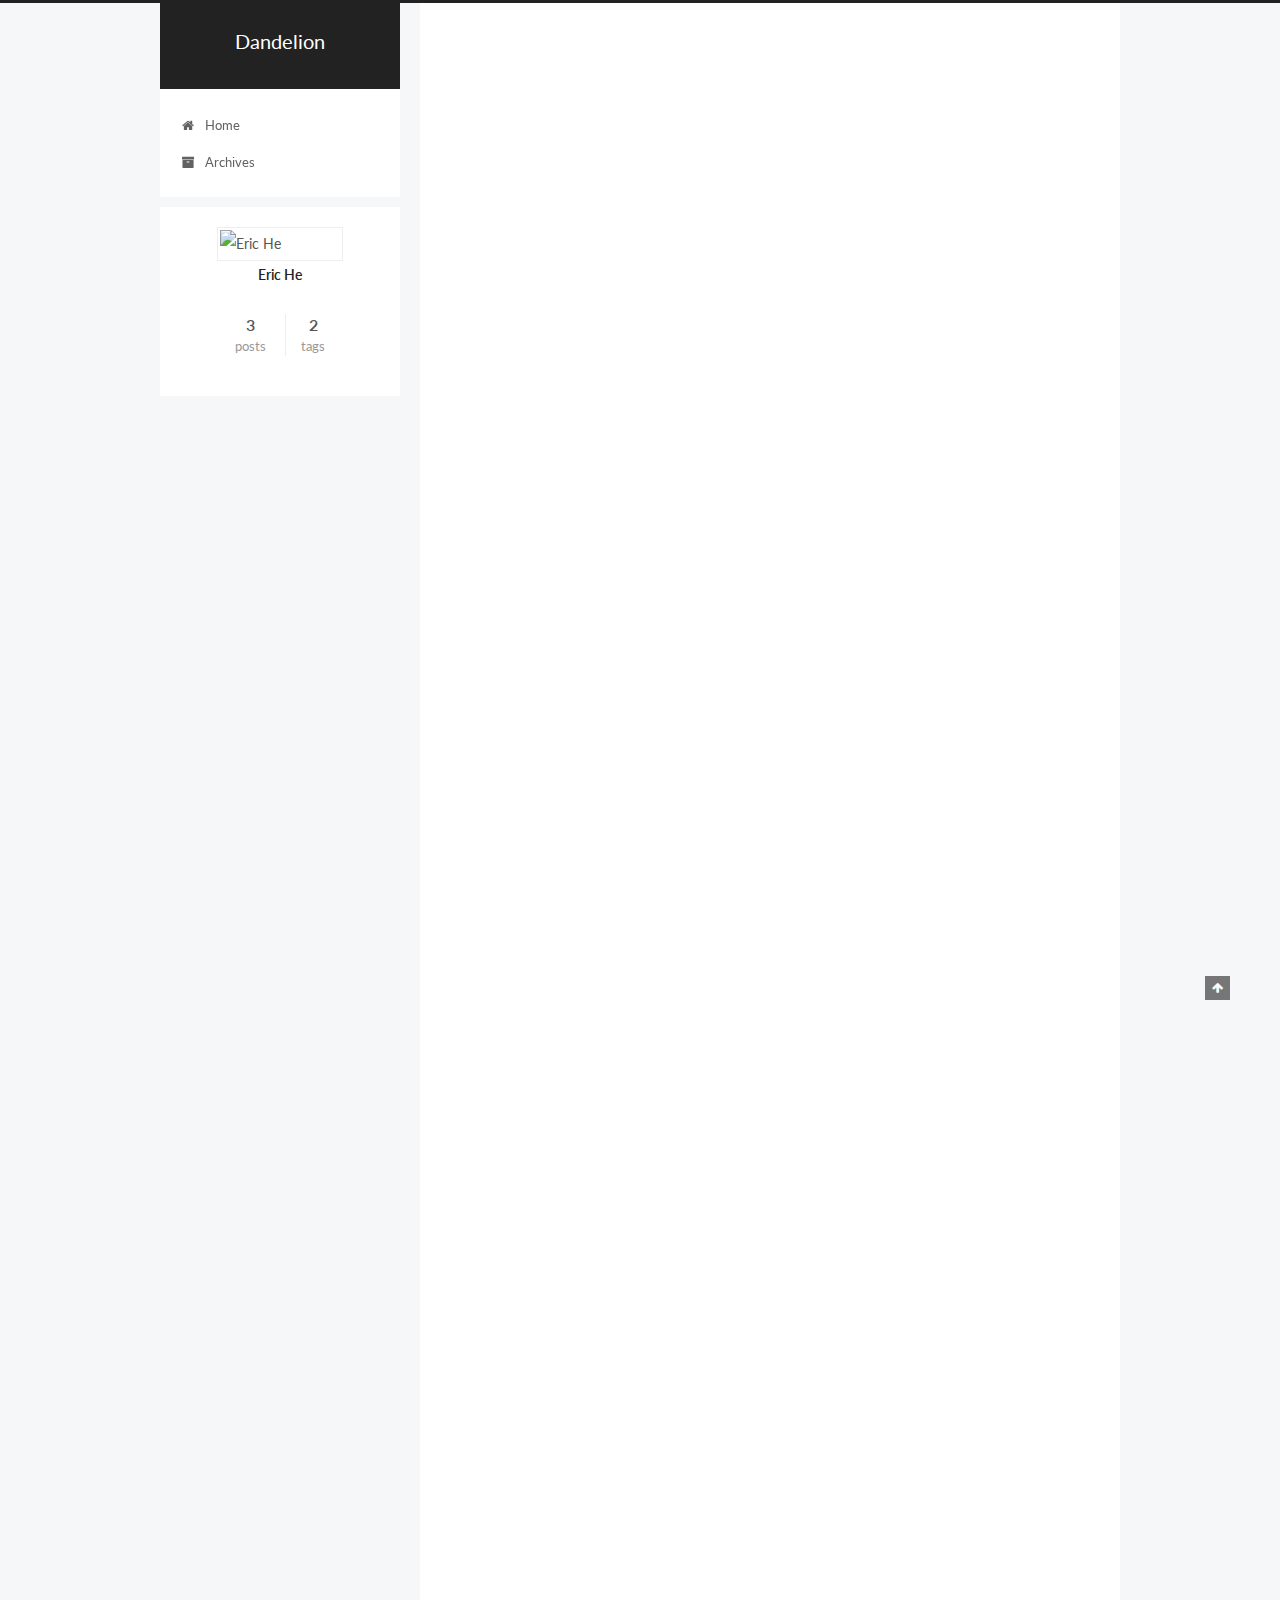
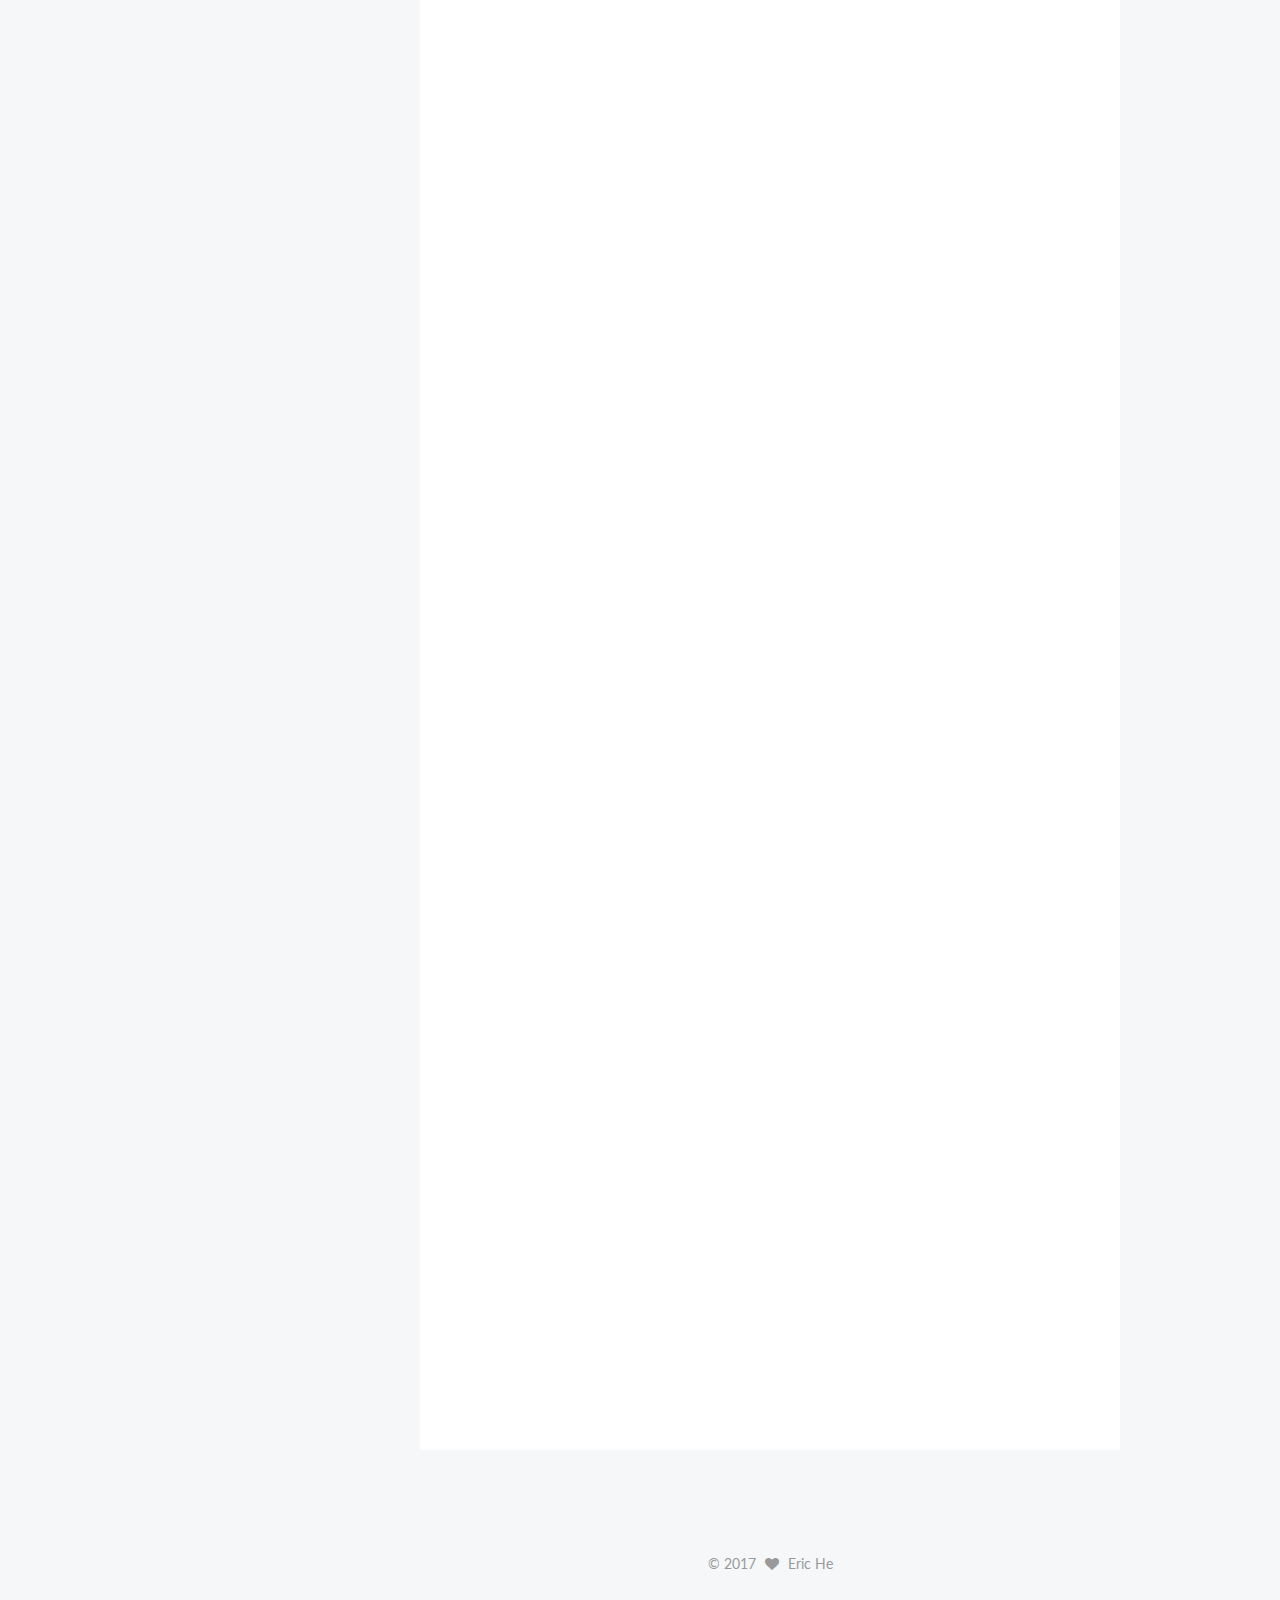
==== commit da6ca631: "2017-05-05 12:52:29" ====
--- a/index.html
+++ b/index.html
@@ -1,255 +1,866 @@
-<!DOCTYPE html>
-<html>
+<!doctype html>
+
+
+
+  
+
+
+<html class="theme-next pisces use-motion" lang="en">
 <head>
-    <meta charset="utf-8">
-    <meta http-equiv="X-UA-Compatible" content="chrome=1">
-
-    
-
-    <title>
-      Dandelion 
-    </title>
-
-    <meta name="viewport" content="width=device-width, initial-scale=1, maximum-scale=1, user-scalable=no">
-    
-      <meta name="author" content="Eric He">
-    
-    
-
-    <meta property="og:type" content="website">
+  <meta charset="UTF-8"/>
+<meta http-equiv="X-UA-Compatible" content="IE=edge" />
+<meta name="viewport" content="width=device-width, initial-scale=1, maximum-scale=1"/>
+
+
+
+<meta http-equiv="Cache-Control" content="no-transform" />
+<meta http-equiv="Cache-Control" content="no-siteapp" />
+
+
+
+
+
+
+
+
+
+
+
+
+
+
+
+  
+  
+  <link href="/lib/fancybox/source/jquery.fancybox.css?v=2.1.5" rel="stylesheet" type="text/css" />
+
+
+
+
+  
+  
+  
+  
+
+  
+    
+    
+  
+
+  
+
+  
+
+  
+
+  
+
+  
+    
+    
+    <link href="//fonts.googleapis.com/css?family=Lato:300,300italic,400,400italic,700,700italic&subset=latin,latin-ext" rel="stylesheet" type="text/css">
+  
+
+
+
+
+
+
+<link href="/lib/font-awesome/css/font-awesome.min.css?v=4.6.2" rel="stylesheet" type="text/css" />
+
+<link href="/css/main.css?v=5.1.0" rel="stylesheet" type="text/css" />
+
+
+  <meta name="keywords" content="Hexo, NexT" />
+
+
+
+
+
+
+
+
+  <link rel="shortcut icon" type="image/x-icon" href="/favicon.ico?v=5.1.0" />
+
+
+
+
+
+
+<meta property="og:type" content="website">
 <meta property="og:title" content="Dandelion">
 <meta property="og:url" content="http://yoursite.com/index.html">
 <meta property="og:site_name" content="Dandelion">
 <meta name="twitter:card" content="summary">
 <meta name="twitter:title" content="Dandelion">
-    
-    
-    
-      <link rel="icon" type="image/x-icon" href="/favicon.png">
-    
-    <link rel="stylesheet" href="/css/uno.css">
-    <link rel="stylesheet" href="/css/highlight.css">
-    <link rel="stylesheet" href="/css/archive.css">
-    <link rel="stylesheet" href="/css/china-social-icon.css">
-
+
+
+
+<script type="text/javascript" id="hexo.configurations">
+  var NexT = window.NexT || {};
+  var CONFIG = {
+    root: '/',
+    scheme: 'Pisces',
+    sidebar: {"position":"left","display":"post"},
+    fancybox: true,
+    motion: true,
+    duoshuo: {
+      userId: '0',
+      author: 'Author'
+    },
+    algolia: {
+      applicationID: '',
+      apiKey: '',
+      indexName: '',
+      hits: {"per_page":10},
+      labels: {"input_placeholder":"Search for Posts","hits_empty":"We didn't find any results for the search: ${query}","hits_stats":"${hits} results found in ${time} ms"}
+    }
+  };
+</script>
+
+
+
+  <link rel="canonical" href="http://yoursite.com/"/>
+
+
+
+
+
+  <title> Dandelion </title>
 </head>
-<body>
-
-    <span class="mobile btn-mobile-menu">
-        <i class="icon icon-list btn-mobile-menu__icon"></i>
-        <i class="icon icon-x-circle btn-mobile-close__icon hidden"></i>
+
+<body itemscope itemtype="http://schema.org/WebPage" lang="en">
+
+  
+
+
+
+
+
+
+
+
+
+
+
+
+
+
+  
+  
+    
+  
+
+  <div class="container one-collumn sidebar-position-left 
+   page-home 
+ ">
+    <div class="headband"></div>
+
+    <header id="header" class="header" itemscope itemtype="http://schema.org/WPHeader">
+      <div class="header-inner"><div class="site-meta ">
+  
+
+  <div class="custom-logo-site-title">
+    <a href="/"  class="brand" rel="start">
+      <span class="logo-line-before"><i></i></span>
+      <span class="site-title">Dandelion</span>
+      <span class="logo-line-after"><i></i></span>
+    </a>
+  </div>
+    
+      <p class="site-subtitle"></p>
+    
+</div>
+
+<div class="site-nav-toggle">
+  <button>
+    <span class="btn-bar"></span>
+    <span class="btn-bar"></span>
+    <span class="btn-bar"></span>
+  </button>
+</div>
+
+<nav class="site-nav">
+  
+
+  
+    <ul id="menu" class="menu">
+      
+        
+        <li class="menu-item menu-item-home">
+          <a href="/" rel="section">
+            
+              <i class="menu-item-icon fa fa-fw fa-home"></i> <br />
+            
+            Home
+          </a>
+        </li>
+      
+        
+        <li class="menu-item menu-item-archives">
+          <a href="/archives" rel="section">
+            
+              <i class="menu-item-icon fa fa-fw fa-archive"></i> <br />
+            
+            Archives
+          </a>
+        </li>
+      
+
+      
+    </ul>
+  
+
+  
+</nav>
+
+
+
+ </div>
+    </header>
+
+    <main id="main" class="main">
+      <div class="main-inner">
+        <div class="content-wrap">
+          <div id="content" class="content">
+            
+  <section id="posts" class="posts-expand">
+    
+      
+
+  
+
+  
+  
+  
+
+  <article class="post post-type-normal " itemscope itemtype="http://schema.org/Article">
+  <link itemprop="mainEntityOfPage" href="http://yoursite.com/2017/05/05/Notime/">
+
+  <span style="display:none" itemprop="author" itemscope itemtype="http://schema.org/Person">
+    <meta itemprop="name" content="Eric He">
+    <meta itemprop="description" content="">
+    <meta itemprop="image" content="http://webmaster.web-soluces.net/avatar/FaceCo-Homme.png">
+  </span>
+
+  <span style="display:none" itemprop="publisher" itemscope itemtype="http://schema.org/Organization">
+    <meta itemprop="name" content="Dandelion">
+    <span style="display:none" itemprop="logo" itemscope itemtype="http://schema.org/ImageObject">
+      <img style="display:none;" itemprop="url image" alt="Dandelion" src="">
     </span>
-
-    
- 
-<header class="panel-cover">
-
-
-  <div class="panel-main">
-
-  
-    <div class="panel-main__inner panel-inverted">
-    <div class="panel-main__content">
-
-        
-
-        <h1 class="panel-cover__title panel-title"><a href="/" title="link to homepage">Dandelion</a></h1>
-        <hr class="panel-cover__divider" />
-
-        
-
-        <div class="navigation-wrapper">
-
-          <nav class="cover-navigation cover-navigation--primary">
-            <ul class="navigation">
-
+  </span>
+
+    
+      <header class="post-header">
+
+        
+        
+          <h1 class="post-title" itemprop="name headline">
+            
+            
               
                 
-                <li class="navigation__item"><a href="/#blog" title="" class="blog-button">首页</a></li>
+                <a class="post-title-link" href="/2017/05/05/Notime/" itemprop="url">
+                  Notime
+                </a>
+              
+            
+          </h1>
+        
+
+        <div class="post-meta">
+          <span class="post-time">
+            
+              <span class="post-meta-item-icon">
+                <i class="fa fa-calendar-o"></i>
+              </span>
+              
+                <span class="post-meta-item-text">Posted on</span>
+              
+              <time title="Post created" itemprop="dateCreated datePublished" datetime="2017-05-05T12:12:40-07:00">
+                2017-05-05
+              </time>
+            
+
+            
+
+            
+          </span>
+
+          
+
+          
+            
+          
+
+          
+          
+
+          
+
+          
+
+          
+
+        </div>
+      </header>
+    
+
+
+    <div class="post-body" itemprop="articleBody">
+
+      
+      
+
+      
+        
+          
+            <h1 id="Personal-Portfolio"><a href="#Personal-Portfolio" class="headerlink" title="Personal Portfolio"></a>Personal Portfolio</h1><p>Everybody need helps sometimes! Anything would help! Written sloppy on the cardboard with the beggar of the Montgomery street.<br>That moves me so much when I was walking by, though I never give out a cent. I am not cruel, not at all. I just feel myself even poorer than them in a sense: I am in the corner, and I never go out for helps, even a sign on the cardboard!</p>
+<p>Self learned developer, so I call myself. I feel shame or maybe shy to even saying it and I don’t know where these awkward feeling come from. I am a secretly self learn developer.Sometimes, I get so excited dreaming earning thousands of thousands dollars on the way to the web developer,and sometimes, especially after reading the hiring advertisement,I feel so frustrated. I have been doing these for about 4 months, and still have not a clue where this journey will lead me to. I guess I really deserve this flounder, since I don’t get out for advice for helps. If things still not going to change after one or two at most, I will bury all these unrealistic bubbles and back to where I was.</p>
+<p>To be to not to be, this is a question. And this is my road.</p>
+<ul>
+<li><p>Notes, classify all the notes on the fly</p>
+<ul>
+<li>Aesthetic: Minimalism</li>
+<li>Frontend: React/bootstrap falt UI , color palette, layout</li>
+<li>Backend: Ruby on Rails</li>
+<li>Deployment: heroku/Aws</li>
+</ul>
+</li>
+<li><p>Projects:</p>
+<ul>
+<li>bootstrap+ rails build static sites</li>
+<li>rails app<ul>
+<li>forum app</li>
+<li>recipe app</li>
+<li>book reveiw app</li>
+<li>event management app</li>
+<li>shopping app</li>
+<li>API app</li>
+</ul>
+</li>
+</ul>
+</li>
+</ul>
+
+          
+        
+      
+    </div>
+
+    <div>
+      
+    </div>
+
+    <div>
+      
+    </div>
+
+
+    <footer class="post-footer">
+      
+
+      
+
+      
+
+      
+      
+        <div class="post-eof"></div>
+      
+    </footer>
+  </article>
+
+
+    
+      
+
+  
+
+  
+  
+  
+
+  <article class="post post-type-normal " itemscope itemtype="http://schema.org/Article">
+  <link itemprop="mainEntityOfPage" href="http://yoursite.com/2017/02/18/exhuasted/">
+
+  <span style="display:none" itemprop="author" itemscope itemtype="http://schema.org/Person">
+    <meta itemprop="name" content="Eric He">
+    <meta itemprop="description" content="">
+    <meta itemprop="image" content="http://webmaster.web-soluces.net/avatar/FaceCo-Homme.png">
+  </span>
+
+  <span style="display:none" itemprop="publisher" itemscope itemtype="http://schema.org/Organization">
+    <meta itemprop="name" content="Dandelion">
+    <span style="display:none" itemprop="logo" itemscope itemtype="http://schema.org/ImageObject">
+      <img style="display:none;" itemprop="url image" alt="Dandelion" src="">
+    </span>
+  </span>
+
+    
+      <header class="post-header">
+
+        
+        
+          <h1 class="post-title" itemprop="name headline">
+            
+            
               
                 
-                <li class="navigation__item"><a href="/about" title="" class="">关于</a></li>
+                <a class="post-title-link" href="/2017/02/18/exhuasted/" itemprop="url">
+                  exhausted
+                </a>
+              
+            
+          </h1>
+        
+
+        <div class="post-meta">
+          <span class="post-time">
+            
+              <span class="post-meta-item-icon">
+                <i class="fa fa-calendar-o"></i>
+              </span>
+              
+                <span class="post-meta-item-text">Posted on</span>
+              
+              <time title="Post created" itemprop="dateCreated datePublished" datetime="2017-02-18T23:36:27-08:00">
+                2017-02-18
+              </time>
+            
+
+            
+
+            
+          </span>
+
+          
+
+          
+            
+          
+
+          
+          
+
+          
+
+          
+
+          
+
+        </div>
+      </header>
+    
+
+
+    <div class="post-body" itemprop="articleBody">
+
+      
+      
+
+      
+        
+          
+            <p>#What should I do?</p>
+<p>I have been in status for these two days, maybe it is because of the App Academy things. Although I said it is nothing, I am not going to attend even I got accepted, I am in fact quite upset. I had been worked so much and so hard for this, and what I got is nothing. I think of years ago, I have been rejected when applying to transfer to Chinese department. I was just 19! And the teacher I consulted said I was too old ! It seem that all my lifetime, there are never a single person can help me and I am in such a bad luck, never in the right way after high school. I had wasted a decade, the best years in my life. Now what should I do? I want to be a web developer, but, it seems nearly impossible. There is no time for me. I feel so sad.</p>
+<ul>
+<li>I want to be a developer</li>
+<li>learn rails first. I need to build my portfolio within this month.</li>
+<li>build a website about learning ruby and rails</li>
+<li>build a website about immigrant</li>
+<li>I should have an idea book</li>
+<li>build things up first then polish</li>
+</ul>
+
+          
+        
+      
+    </div>
+
+    <div>
+      
+    </div>
+
+    <div>
+      
+    </div>
+
+
+    <footer class="post-footer">
+      
+
+      
+
+      
+
+      
+      
+        <div class="post-eof"></div>
+      
+    </footer>
+  </article>
+
+
+    
+      
+
+  
+
+  
+  
+  
+
+  <article class="post post-type-normal " itemscope itemtype="http://schema.org/Article">
+  <link itemprop="mainEntityOfPage" href="http://yoursite.com/2017/02/17/I-get-rejected-by-App-Academy/">
+
+  <span style="display:none" itemprop="author" itemscope itemtype="http://schema.org/Person">
+    <meta itemprop="name" content="Eric He">
+    <meta itemprop="description" content="">
+    <meta itemprop="image" content="http://webmaster.web-soluces.net/avatar/FaceCo-Homme.png">
+  </span>
+
+  <span style="display:none" itemprop="publisher" itemscope itemtype="http://schema.org/Organization">
+    <meta itemprop="name" content="Dandelion">
+    <span style="display:none" itemprop="logo" itemscope itemtype="http://schema.org/ImageObject">
+      <img style="display:none;" itemprop="url image" alt="Dandelion" src="">
+    </span>
+  </span>
+
+    
+      <header class="post-header">
+
+        
+        
+          <h1 class="post-title" itemprop="name headline">
+            
+            
               
                 
-                <li class="navigation__item"><a href="/archive" title="" class="">归档</a></li>
-              
-
-            </ul>
-          </nav>
-
-          <!-- ----------------------------
-To add a new social icon simply duplicate one of the list items from below
-and change the class in the <i> tag to match the desired social network
-and then add your link to the <a>. Here is a full list of social network
-classes that you can use:
-
-    icon-social-500px
-    icon-social-behance
-    icon-social-delicious
-    icon-social-designer-news
-    icon-social-deviant-art
-    icon-social-digg
-    icon-social-dribbble
-    icon-social-facebook
-    icon-social-flickr
-    icon-social-forrst
-    icon-social-foursquare
-    icon-social-github
-    icon-social-google-plus
-    icon-social-hi5
-    icon-social-instagram
-    icon-social-lastfm
-    icon-social-linkedin
-    icon-social-medium
-    icon-social-myspace
-    icon-social-path
-    icon-social-pinterest
-    icon-social-rdio
-    icon-social-reddit
-    icon-social-skype
-    icon-social-spotify
-    icon-social-stack-overflow
-    icon-social-steam
-    icon-social-stumbleupon
-    icon-social-treehouse
-    icon-social-tumblr
-    icon-social-twitter
-    icon-social-vimeo
-    icon-social-xbox
-    icon-social-yelp
-    icon-social-youtube
-    icon-social-zerply
-    icon-mail
-
--------------------------------->
-
-<!-- add social info here -->
-
-
+                <a class="post-title-link" href="/2017/02/17/I-get-rejected-by-App-Academy/" itemprop="url">
+                  I get rejected by App Academy
+                </a>
+              
+            
+          </h1>
+        
+
+        <div class="post-meta">
+          <span class="post-time">
+            
+              <span class="post-meta-item-icon">
+                <i class="fa fa-calendar-o"></i>
+              </span>
+              
+                <span class="post-meta-item-text">Posted on</span>
+              
+              <time title="Post created" itemprop="dateCreated datePublished" datetime="2017-02-17T00:53:30-08:00">
+                2017-02-17
+              </time>
+            
+
+            
+
+            
+          </span>
+
+          
+
+          
+            
+          
+
+          
+          
+
+          
+
+          
+
+          
 
         </div>
-
+      </header>
+    
+
+
+    <div class="post-body" itemprop="articleBody">
+
+      
+      
+
+      
+        
+          
+            <h1 id="I-get-rejected-by-App-Academy"><a href="#I-get-rejected-by-App-Academy" class="headerlink" title="I get rejected by App Academy"></a>I get rejected by App Academy</h1><p>After two technical interviews and one non technical interview , I get rejected by App Academy today, February 17, 2017.</p>
+<p>I do feel a little bit upset, even although I had made up mind that I am not going to attend the bootcamp if getting accepted. Three months (bootcamp prefers 12 weeks just make you feel like the training is long enough for you to reborn and totally change) in fact will not change a person too much, App Academy only choosing candidates who are just good enough especially good enough in background to success. I get rejected means that I am in disadvantage position on the job market right now, I really have to work harder in order to stand out. I knew it. So I am upset, a little bit. I am still going to work on web development.</p>
+<p>Things about this journey:</p>
+<ul>
+<li>I really do appreciate App Academy. They have a very good curriculum on introducing ruby, although it is very basic. I totally fall in love with ruby after that.</li>
+<li><p>App Academy is a startup. There is no magic here. My judgment may not be fair, since I have never make it. The conclusion is came from my observation. The founder Kush Patel created it after he took a training class of programming, so are the founders of Hack Reactor. Nothing fancy. By their description, only one or two hours a day will have lectures while the rest is pair programming, learning from each other who are just as ignorant as you in programming. In hack reactor, there are so many students,  they even ask you to watch videos. They claimed learning in this way will give you more time to practice so you can learn 10x faster. In fact when I was attending the jump start class, which is a prep program, I got very bad experiences from it. My partner had no experiences, so did I and the TAs are not helpful at all, they are just graduated months ago and before that they are just like you. They stuck on simple things too.</p>
+</li>
+<li><p>Don’t believe in bootcamp advertisment . The one in successful story is going to success anyway. And there is no magic, I have to study hard, work hard.</p>
+</li>
+<li><p>I need to keep writing things from today. I need to build up my portfolios.</p>
+</li>
+</ul>
+
+          
+        
+      
+    </div>
+
+    <div>
+      
+    </div>
+
+    <div>
+      
+    </div>
+
+
+    <footer class="post-footer">
+      
+
+      
+
+      
+
+      
+      
+        <div class="post-eof"></div>
+      
+    </footer>
+  </article>
+
+
+    
+  </section>
+
+  
+
+          
+          </div>
+          
+
+
+          
+
+        </div>
+        
+          
+  
+  <div class="sidebar-toggle">
+    <div class="sidebar-toggle-line-wrap">
+      <span class="sidebar-toggle-line sidebar-toggle-line-first"></span>
+      <span class="sidebar-toggle-line sidebar-toggle-line-middle"></span>
+      <span class="sidebar-toggle-line sidebar-toggle-line-last"></span>
+    </div>
+  </div>
+
+  <aside id="sidebar" class="sidebar">
+    <div class="sidebar-inner">
+
+      
+
+      
+
+      <section class="site-overview sidebar-panel sidebar-panel-active">
+        <div class="site-author motion-element" itemprop="author" itemscope itemtype="http://schema.org/Person">
+          <img class="site-author-image" itemprop="image"
+               src="http://webmaster.web-soluces.net/avatar/FaceCo-Homme.png"
+               alt="Eric He" />
+          <p class="site-author-name" itemprop="name">Eric He</p>
+           
+              <p class="site-description motion-element" itemprop="description"></p>
+          
+        </div>
+        <nav class="site-state motion-element">
+        
+          
+            <div class="site-state-item site-state-posts">
+              <a href="/archives">
+                <span class="site-state-item-count">3</span>
+                <span class="site-state-item-name">posts</span>
+              </a>
+            </div>
+          
+
+          
+
+          
+            <div class="site-state-item site-state-tags">
+              
+                <span class="site-state-item-count">2</span>
+                <span class="site-state-item-name">tags</span>
+              
+            </div>
+          
+
+        </nav>
+
+        
+
+        <div class="links-of-author motion-element">
+          
+        </div>
+
+        
+        
+
+        
+        
+
+        
+
+
+      </section>
+
+      
+
+    </div>
+  </aside>
+
+
+        
       </div>
-
-    </div>
-
-    <div class="panel-cover--overlay"></div>
+    </main>
+
+    <footer id="footer" class="footer">
+      <div class="footer-inner">
+        <div class="copyright" >
+  
+  &copy; 
+  <span itemprop="copyrightYear">2017</span>
+  <span class="with-love">
+    <i class="fa fa-heart"></i>
+  </span>
+  <span class="author" itemprop="copyrightHolder">Eric He</span>
+</div>
+
+
+
+        
+
+        
+      </div>
+    </footer>
+
+    <div class="back-to-top">
+      <i class="fa fa-arrow-up"></i>
+    </div>
   </div>
-</header>
-
-    <div class="content-wrapper">
-        <div class="content-wrapper__inner entry">
-            
-
-
-   <!-- do nothing -->
-
-
-<div class="main-post-list">
-    <ol class="post-list">
-    
-    
-    <li>
-
-      <h2 class="post-list__post-title post-title">
-        <a href="/2017/05/05/Notime/" title="link to Notime">Notime</a>
-      </h2>
-
-      <div class="post-list__meta">
-
-        <time datetime="2017-05-05" class="post-list__meta--date date">2017-05-05</time> 
-      </div>
-
-      <div class="excerpt">
-        
-      </div>
-
-      <hr class="post-list__divider" />
-    </li>
-    
-    <li>
-
-      <h2 class="post-list__post-title post-title">
-        <a href="/2017/02/18/exhuasted/" title="link to exhausted">exhausted</a>
-      </h2>
-
-      <div class="post-list__meta">
-
-        <time datetime="2017-02-18" class="post-list__meta--date date">2017-02-18</time> 
-      </div>
-
-      <div class="excerpt">
-        
-      </div>
-
-      <hr class="post-list__divider" />
-    </li>
-    
-    <li>
-
-      <h2 class="post-list__post-title post-title">
-        <a href="/2017/02/17/I-get-rejected-by-App-Academy/" title="link to I get rejected by App Academy">I get rejected by App Academy</a>
-      </h2>
-
-      <div class="post-list__meta">
-
-        <time datetime="2017-02-17" class="post-list__meta--date date">2017-02-17</time> 
-      </div>
-
-      <div class="excerpt">
-        
-      </div>
-
-      <hr class="post-list__divider" />
-    </li>
-    
-  </ol>
-
-  <hr class="post-list__divider " />
-
-<nav class="pagination" role="navigation">
-    
-
-    <span class="pagination__page-number"> 1 / 1</span>
-    
-    
-</nav>
-
-
-</div>
-            <footer class="footer">
-
-    <span class="footer__copyright">&copy; 2014-2015. | 由<a href="https://hexo.io/">Hexo</a>强力驱动 | 主题<a href="https://github.com/someus/huno">Huno</a></span>
-    
-</footer>
-        </div>
-    </div>
-
-    <!-- js files -->
-    <script src="/js/jquery.min.js"></script>
-    <script src="/js/main.js"></script>
-    <script src="/js/scale.fix.js"></script>
-    
-
-    
-
-    <script type="text/javascript" src="//cdn.mathjax.org/mathjax/latest/MathJax.js?config=TeX-AMS-MML_HTMLorMML"></script>
-    <script type="text/javascript"> 
-        $(document).ready(function(){
-            MathJax.Hub.Config({ 
-                tex2jax: {inlineMath: [['[latex]','[/latex]'], ['\\(','\\)']]} 
-            });
-        });
-    </script>
-
-
-    
-    
-    
-    <!--kill ie6 -->
-<!--[if IE 6]>
-  <script src="//letskillie6.googlecode.com/svn/trunk/2/zh_CN.js"></script>
-<![endif]-->
+
+  
+
+<script type="text/javascript">
+  if (Object.prototype.toString.call(window.Promise) !== '[object Function]') {
+    window.Promise = null;
+  }
+</script>
+
+
+
+
+
+
+
+
+
+  
+
+
+
+
+  
+  <script type="text/javascript" src="/lib/jquery/index.js?v=2.1.3"></script>
+
+  
+  <script type="text/javascript" src="/lib/fastclick/lib/fastclick.min.js?v=1.0.6"></script>
+
+  
+  <script type="text/javascript" src="/lib/jquery_lazyload/jquery.lazyload.js?v=1.9.7"></script>
+
+  
+  <script type="text/javascript" src="/lib/velocity/velocity.min.js?v=1.2.1"></script>
+
+  
+  <script type="text/javascript" src="/lib/velocity/velocity.ui.min.js?v=1.2.1"></script>
+
+  
+  <script type="text/javascript" src="/lib/fancybox/source/jquery.fancybox.pack.js?v=2.1.5"></script>
+
+
+  
+
+
+  <script type="text/javascript" src="/js/src/utils.js?v=5.1.0"></script>
+
+  <script type="text/javascript" src="/js/src/motion.js?v=5.1.0"></script>
+
+
+
+  
+  
+
+
+  <script type="text/javascript" src="/js/src/affix.js?v=5.1.0"></script>
+
+  <script type="text/javascript" src="/js/src/schemes/pisces.js?v=5.1.0"></script>
+
+
+
+  
+
+  
+
+
+  <script type="text/javascript" src="/js/src/bootstrap.js?v=5.1.0"></script>
+
+
+
+  
+
+
+
+  
+
+
+
+
+	
+
+
+
+
+
+  
+
+
+
+
+
+  
+
+
+
+
+
+  
+
+
+
+  
+  
+
+  
+
+  
+
+  
+
+  
+
 
 </body>
 </html>
--- a/css/main.css
+++ b/css/main.css
@@ -0,0 +1,2872 @@
+/* normalize.css v3.0.2 | MIT License | git.io/normalize */
+html {
+  font-family: sans-serif; /* 1 */
+  -ms-text-size-adjust: 100%; /* 2 */
+  -webkit-text-size-adjust: 100%; /* 2 */
+}
+body {
+  margin: 0;
+}
+article,
+aside,
+details,
+figcaption,
+figure,
+footer,
+header,
+hgroup,
+main,
+menu,
+nav,
+section,
+summary {
+  display: block;
+}
+audio,
+canvas,
+progress,
+video {
+  display: inline-block; /* 1 */
+  vertical-align: baseline; /* 2 */
+}
+audio:not([controls]) {
+  display: none;
+  height: 0;
+}
+[hidden],
+template {
+  display: none;
+}
+a {
+  background-color: transparent;
+}
+a:active,
+a:hover {
+  outline: 0;
+}
+abbr[title] {
+  border-bottom: 1px dotted;
+}
+b,
+strong {
+  font-weight: bold;
+}
+dfn {
+  font-style: italic;
+}
+h1 {
+  font-size: 2em;
+  margin: 0.67em 0;
+}
+mark {
+  background: #ff0;
+  color: #000;
+}
+small {
+  font-size: 80%;
+}
+sub,
+sup {
+  font-size: 75%;
+  line-height: 0;
+  position: relative;
+  vertical-align: baseline;
+}
+sup {
+  top: -0.5em;
+}
+sub {
+  bottom: -0.25em;
+}
+img {
+  border: 0;
+}
+svg:not(:root) {
+  overflow: hidden;
+}
+figure {
+  margin: 1em 40px;
+}
+hr {
+  -moz-box-sizing: content-box;
+  box-sizing: content-box;
+  height: 0;
+}
+pre {
+  overflow: auto;
+}
+code,
+kbd,
+pre,
+samp {
+  font-family: monospace, monospace;
+  font-size: 1em;
+}
+button,
+input,
+optgroup,
+select,
+textarea {
+  color: inherit; /* 1 */
+  font: inherit; /* 2 */
+  margin: 0; /* 3 */
+}
+button {
+  overflow: visible;
+}
+button,
+select {
+  text-transform: none;
+}
+button,
+html input[type="button"],
+input[type="reset"],
+input[type="submit"] {
+  -webkit-appearance: button; /* 2 */
+  cursor: pointer; /* 3 */
+}
+button[disabled],
+html input[disabled] {
+  cursor: default;
+}
+button::-moz-focus-inner,
+input::-moz-focus-inner {
+  border: 0;
+  padding: 0;
+}
+input {
+  line-height: normal;
+}
+input[type="checkbox"],
+input[type="radio"] {
+  box-sizing: border-box; /* 1 */
+  padding: 0; /* 2 */
+}
+input[type="number"]::-webkit-inner-spin-button,
+input[type="number"]::-webkit-outer-spin-button {
+  height: auto;
+}
+input[type="search"] {
+  -webkit-appearance: textfield; /* 1 */
+  -moz-box-sizing: content-box;
+  -webkit-box-sizing: content-box; /* 2 */
+  box-sizing: content-box;
+}
+input[type="search"]::-webkit-search-cancel-button,
+input[type="search"]::-webkit-search-decoration {
+  -webkit-appearance: none;
+}
+fieldset {
+  border: 1px solid #c0c0c0;
+  margin: 0 2px;
+  padding: 0.35em 0.625em 0.75em;
+}
+legend {
+  border: 0; /* 1 */
+  padding: 0; /* 2 */
+}
+textarea {
+  overflow: auto;
+}
+optgroup {
+  font-weight: bold;
+}
+table {
+  border-collapse: collapse;
+  border-spacing: 0;
+}
+td,
+th {
+  padding: 0;
+}
+::selection {
+  background: #262a30;
+  color: #fff;
+}
+body {
+  position: relative;
+  font-family: 'Lato', "PingFang SC", "Microsoft YaHei", sans-serif;
+  font-size: 14px;
+  line-height: 2;
+  color: #555;
+  background: #f5f7f9;
+}
+@media (max-width: 767px) {
+  body {
+    padding-right: 0 !important;
+  }
+}
+@media (min-width: 768px) and (max-width: 991px) {
+  body {
+    padding-right: 0 !important;
+  }
+}
+@media (min-width: 1600px) {
+  body {
+    font-size: 16px;
+  }
+}
+h1,
+h2,
+h3,
+h4,
+h5,
+h6 {
+  margin: 0;
+  padding: 0;
+  font-weight: bold;
+  line-height: 1.5;
+  font-family: 'Lato', "PingFang SC", "Microsoft YaHei", sans-serif;
+}
+h2,
+h3,
+h4,
+h5,
+h6 {
+  margin: 20px 0 15px;
+}
+h1 {
+  font-size: 22px;
+}
+@media (max-width: 767px) {
+  h1 {
+    font-size: 18px;
+  }
+}
+h2 {
+  font-size: 20px;
+}
+@media (max-width: 767px) {
+  h2 {
+    font-size: 16px;
+  }
+}
+h3 {
+  font-size: 18px;
+}
+@media (max-width: 767px) {
+  h3 {
+    font-size: 14px;
+  }
+}
+h4 {
+  font-size: 16px;
+}
+@media (max-width: 767px) {
+  h4 {
+    font-size: 12px;
+  }
+}
+h5 {
+  font-size: 14px;
+}
+@media (max-width: 767px) {
+  h5 {
+    font-size: 10px;
+  }
+}
+h6 {
+  font-size: 12px;
+}
+@media (max-width: 767px) {
+  h6 {
+    font-size: 8px;
+  }
+}
+p {
+  margin: 0 0 25px 0;
+}
+a {
+  color: #555;
+  text-decoration: none;
+  border-bottom: 1px solid #999;
+  word-wrap: break-word;
+}
+a:hover {
+  color: #222;
+  border-bottom-color: #222;
+}
+ul {
+  list-style: none;
+}
+blockquote {
+  margin: 0;
+  padding: 0;
+}
+img {
+  display: block;
+  margin: auto;
+  max-width: 100%;
+  height: auto;
+}
+hr {
+  margin: 40px 0;
+  height: 3px;
+  border: none;
+  background-color: #ddd;
+  background-image: repeating-linear-gradient(-45deg, #fff, #fff 4px, transparent 4px, transparent 8px);
+}
+blockquote {
+  padding: 0 15px;
+  color: #666;
+  border-left: 4px solid #ddd;
+}
+blockquote cite::before {
+  content: "-";
+  padding: 0 5px;
+}
+dt {
+  font-weight: 700;
+}
+dd {
+  margin: 0;
+  padding: 0;
+}
+.text-left {
+  text-align: left;
+}
+.text-center {
+  text-align: center;
+}
+.text-right {
+  text-align: right;
+}
+.text-justify {
+  text-align: justify;
+}
+.text-nowrap {
+  white-space: nowrap;
+}
+.text-lowercase {
+  text-transform: lowercase;
+}
+.text-uppercase {
+  text-transform: uppercase;
+}
+.text-capitalize {
+  text-transform: capitalize;
+}
+.center-block {
+  display: block;
+  margin-left: auto;
+  margin-right: auto;
+}
+.clearfix:before,
+.clearfix:after {
+  content: " ";
+  display: table;
+}
+.clearfix:after {
+  clear: both;
+}
+.pullquote {
+  width: 45%;
+}
+.pullquote.left {
+  float: left;
+  margin-left: 5px;
+  margin-right: 10px;
+}
+.pullquote.right {
+  float: right;
+  margin-left: 10px;
+  margin-right: 5px;
+}
+.affix.affix.affix {
+  position: fixed;
+}
+.translation {
+  margin-top: -20px;
+  font-size: 14px;
+  color: #999;
+}
+.scrollbar-measure {
+  width: 100px;
+  height: 100px;
+  overflow: scroll;
+  position: absolute;
+  top: -9999px;
+}
+.use-motion .motion-element {
+  opacity: 0;
+}
+#local-search-input {
+  padding: 3px;
+  border: none;
+  text-indent: 14px;
+  border-radius: 0;
+  width: 140px;
+  outline: none;
+  border-bottom: 1px solid #999;
+  background: inherit;
+  opacity: 0.5;
+}
+#local-search-input:focus {
+  opacity: 1;
+}
+.search-icon {
+  position: absolute;
+  top: 9px;
+}
+table {
+  margin: 20px 0;
+  width: 100%;
+  border-collapse: collapse;
+  border-spacing: 0;
+  border: 1px solid #ddd;
+  font-size: 14px;
+  table-layout: fixed;
+  word-wrap: break-all;
+}
+table>tbody>tr:nth-of-type(odd) {
+  background-color: #f9f9f9;
+}
+table>tbody>tr:hover {
+  background-color: #f5f5f5;
+}
+caption,
+th,
+td {
+  padding: 8px;
+  text-align: left;
+  vertical-align: middle;
+  font-weight: normal;
+}
+th,
+td {
+  border-bottom: 3px solid #ddd;
+  border-right: 1px solid #eee;
+}
+th {
+  padding-bottom: 10px;
+  font-weight: 700;
+}
+td {
+  border-bottom-width: 1px;
+}
+html,
+body {
+  height: 100%;
+}
+.container {
+  position: relative;
+  min-height: 100%;
+}
+.header-inner {
+  margin: 0 auto;
+  padding: 100px 0 70px;
+  width: 700px;
+}
+@media (min-width: 1600px) {
+  .container .header-inner {
+    width: 900px;
+  }
+}
+.main {
+  padding-bottom: 150px;
+}
+.main-inner {
+  margin: 0 auto;
+  width: 700px;
+}
+@media (min-width: 1600px) {
+  .container .main-inner {
+    width: 900px;
+  }
+}
+.footer {
+  position: absolute;
+  left: 0;
+  bottom: 0;
+  width: 100%;
+  min-height: 50px;
+}
+.footer-inner {
+  box-sizing: border-box;
+  margin: 20px auto;
+  width: 700px;
+}
+@media (min-width: 1600px) {
+  .container .footer-inner {
+    width: 900px;
+  }
+}
+pre,
+.highlight {
+  overflow: auto;
+  margin: 20px 0;
+  padding: 0;
+  font-size: 13px;
+  color: #4d4d4c;
+  background: #f7f7f7;
+  line-height: 1.6;
+}
+pre,
+code {
+  font-family: consolas, Menlo, "PingFang SC", "Microsoft YaHei", monospace;
+}
+code {
+  padding: 2px 4px;
+  word-wrap: break-word;
+  color: #4d4d4c;
+  background: #f7f7f7;
+  border-radius: 3px;
+  font-size: 13px;
+}
+pre code {
+  padding: 0;
+  color: #4d4d4c;
+  background: none;
+  text-shadow: none;
+}
+.highlight {
+  border-radius: 1px;
+}
+.highlight pre {
+  border: none;
+  margin: 0;
+  padding: 10px 0;
+}
+.highlight table {
+  margin: 0;
+  width: auto;
+  border: none;
+}
+.highlight td {
+  border: none;
+  padding: 0;
+}
+.highlight figcaption {
+  font-size: 1em;
+  color: #4d4d4c;
+  line-height: 1em;
+  margin-bottom: 1em;
+}
+.highlight figcaption:before,
+.highlight figcaption:after {
+  content: " ";
+  display: table;
+}
+.highlight figcaption:after {
+  clear: both;
+}
+.highlight figcaption a {
+  float: right;
+  color: #4d4d4c;
+}
+.highlight figcaption a:hover {
+  border-bottom-color: #4d4d4c;
+}
+.highlight .gutter pre {
+  padding-left: 10px;
+  padding-right: 10px;
+  color: #869194;
+  text-align: right;
+  background-color: #eff2f3;
+}
+.highlight .code pre {
+  padding-left: 10px;
+  padding-right: 10px;
+  background-color: #f7f7f7;
+}
+.highlight .line {
+  height: 20px;
+}
+.gutter {
+  -webkit-user-select: none;
+  -moz-user-select: none;
+  -ms-user-select: none;
+  user-select: none;
+}
+.gist table {
+  width: auto;
+}
+.gist table td {
+  border: none;
+}
+pre .deletion {
+  background: #fdd;
+}
+pre .addition {
+  background: #dfd;
+}
+pre .meta {
+  color: #8959a8;
+}
+pre .comment {
+  color: #8e908c;
+}
+pre .variable,
+pre .attribute,
+pre .tag,
+pre .regexp,
+pre .ruby .constant,
+pre .xml .tag .title,
+pre .xml .pi,
+pre .xml .doctype,
+pre .html .doctype,
+pre .css .id,
+pre .css .class,
+pre .css .pseudo {
+  color: #c82829;
+}
+pre .number,
+pre .preprocessor,
+pre .built_in,
+pre .literal,
+pre .params,
+pre .constant,
+pre .command {
+  color: #f5871f;
+}
+pre .ruby .class .title,
+pre .css .rules .attribute,
+pre .string,
+pre .value,
+pre .inheritance,
+pre .header,
+pre .ruby .symbol,
+pre .xml .cdata,
+pre .special,
+pre .number,
+pre .formula {
+  color: #718c00;
+}
+pre .title,
+pre .css .hexcolor {
+  color: #3e999f;
+}
+pre .function,
+pre .python .decorator,
+pre .python .title,
+pre .ruby .function .title,
+pre .ruby .title .keyword,
+pre .perl .sub,
+pre .javascript .title,
+pre .coffeescript .title {
+  color: #4271ae;
+}
+pre .keyword,
+pre .javascript .function {
+  color: #8959a8;
+}
+.full-image.full-image.full-image {
+  border: none;
+  max-width: 100%;
+  width: auto;
+  margin: 20px auto;
+}
+@media (min-width: 992px) {
+  .full-image.full-image.full-image {
+    max-width: none;
+    width: 118%;
+    margin: 0 -9%;
+  }
+}
+.blockquote-center,
+.page-home .post-type-quote blockquote,
+.page-post-detail .post-type-quote blockquote {
+  position: relative;
+  margin: 40px 0;
+  padding: 0;
+  border-left: none;
+  text-align: center;
+}
+.blockquote-center::before,
+.page-home .post-type-quote blockquote::before,
+.page-post-detail .post-type-quote blockquote::before,
+.blockquote-center::after,
+.page-home .post-type-quote blockquote::after,
+.page-post-detail .post-type-quote blockquote::after {
+  position: absolute;
+  content: ' ';
+  display: block;
+  width: 100%;
+  height: 24px;
+  opacity: 0.2;
+  background-repeat: no-repeat;
+  background-position: 0 -6px;
+  background-size: 22px 22px;
+}
+.blockquote-center::before,
+.page-home .post-type-quote blockquote::before,
+.page-post-detail .post-type-quote blockquote::before {
+  top: -20px;
+  background-image: url("../images/quote-l.svg");
+  border-top: 1px solid #ccc;
+}
+.blockquote-center::after,
+.page-home .post-type-quote blockquote::after,
+.page-post-detail .post-type-quote blockquote::after {
+  bottom: -20px;
+  background-image: url("../images/quote-r.svg");
+  border-bottom: 1px solid #ccc;
+  background-position: 100% 8px;
+}
+.blockquote-center p,
+.page-home .post-type-quote blockquote p,
+.page-post-detail .post-type-quote blockquote p,
+.blockquote-center div,
+.page-home .post-type-quote blockquote div,
+.page-post-detail .post-type-quote blockquote div {
+  text-align: center;
+}
+.post .post-body .group-picture img {
+  box-sizing: border-box;
+  padding: 0 3px;
+  border: none;
+}
+.post .group-picture-row {
+  overflow: hidden;
+  margin-top: 6px;
+}
+.post .group-picture-row:first-child {
+  margin-top: 0;
+}
+.post .group-picture-column {
+  float: left;
+}
+.page-post-detail .post-body .group-picture-column {
+  float: none;
+  margin-top: 10px;
+  width: auto !important;
+}
+.page-post-detail .post-body .group-picture-column img {
+  margin: 0 auto;
+}
+.page-archive .group-picture-container {
+  overflow: hidden;
+}
+.page-archive .group-picture-row {
+  float: left;
+}
+.page-archive .group-picture-row:first-child {
+  margin-top: 6px;
+}
+.page-archive .group-picture-column {
+  max-width: 150px;
+  max-height: 150px;
+}
+.note {
+  padding: 20px;
+  margin: 20px 0;
+  border: 1px solid #eee;
+  border-left-width: 5px;
+  border-radius: 3px;
+}
+.note h2,
+.note h3,
+.note h4,
+.note h5,
+.note h6 {
+  margin-top: 0;
+  margin-bottom: 5px;
+}
+.note p:last-child {
+  margin-bottom: 0;
+}
+.note code {
+  border-radius: 3px;
+}
+.note+.note {
+  margin-top: -5px;
+}
+.default {
+  border-left-color: #777;
+}
+.default h2,
+.default h3,
+.default h4,
+.default h5,
+.default h6 {
+  color: #777;
+}
+.primary {
+  border-left-color: #428bca;
+}
+.primary h2,
+.primary h3,
+.primary h4,
+.primary h5,
+.primary h6 {
+  color: #428bca;
+}
+.success {
+  border-left-color: #5cb85c;
+}
+.success h2,
+.success h3,
+.success h4,
+.success h5,
+.success h6 {
+  color: #5cb85c;
+}
+.danger {
+  border-left-color: #d9534f;
+}
+.danger h2,
+.danger h3,
+.danger h4,
+.danger h5,
+.danger h6 {
+  color: #d9534f;
+}
+.warning {
+  border-left-color: #f0ad4e;
+}
+.warning h2,
+.warning h3,
+.warning h4,
+.warning h5,
+.warning h6 {
+  color: #f0ad4e;
+}
+.info {
+  border-left-color: #5bc0de;
+}
+.info h2,
+.info h3,
+.info h4,
+.info h5,
+.info h6 {
+  color: #5bc0de;
+}
+.btn {
+  display: inline-block;
+  padding: 0 20px;
+  font-size: 14px;
+  color: #fff;
+  background: #222;
+  border: 2px solid #555;
+  text-decoration: none;
+  border-radius: 0;
+  transition-property: background-color;
+  transition-duration: 0.2s;
+  transition-timing-function: ease-in-out;
+  transition-delay: 0s;
+}
+.btn:hover,
+.post-button .btn:hover {
+  border-color: #222;
+  color: #fff;
+  background: #222;
+}
+.btn-bar {
+  display: block;
+  width: 22px;
+  height: 2px;
+  background: #555;
+  border-radius: 1px;
+}
+.btn-bar+.btn-bar {
+  margin-top: 4px;
+}
+.pagination {
+  margin: 120px 0 40px;
+  text-align: center;
+  border-top: 1px solid #eee;
+}
+.page-number-basic,
+.pagination .prev,
+.pagination .next,
+.pagination .page-number,
+.pagination .space {
+  display: inline-block;
+  position: relative;
+  top: -1px;
+  margin: 0 10px;
+  padding: 0 10px;
+  line-height: 30px;
+}
+@media (max-width: 767px) {
+  .page-number-basic,
+  .pagination .prev,
+  .pagination .next,
+  .pagination .page-number,
+  .pagination .space {
+    margin: 0 5px;
+  }
+}
+.pagination .prev,
+.pagination .next,
+.pagination .page-number {
+  border-bottom: 0;
+  border-top: 1px solid #eee;
+  transition-property: border-color;
+  transition-duration: 0.2s;
+  transition-timing-function: ease-in-out;
+  transition-delay: 0s;
+}
+.pagination .prev:hover,
+.pagination .next:hover,
+.pagination .page-number:hover {
+  border-top-color: #222;
+}
+.pagination .space {
+  padding: 0;
+  margin: 0;
+}
+.pagination .prev {
+  margin-left: 0;
+}
+.pagination .next {
+  margin-right: 0;
+}
+.pagination .page-number.current {
+  color: #fff;
+  background: #ccc;
+  border-top-color: #ccc;
+}
+@media (max-width: 767px) {
+  .pagination {
+    border-top: none;
+  }
+  .pagination .prev,
+  .pagination .next,
+  .pagination .page-number {
+    margin-bottom: 10px;
+    border-top: 0;
+    border-bottom: 1px solid #eee;
+  }
+  .pagination .prev:hover,
+  .pagination .next:hover,
+  .pagination .page-number:hover {
+    border-bottom-color: #222;
+  }
+}
+.comments {
+  margin: 60px 20px 0;
+}
+.tag-cloud {
+  text-align: center;
+}
+.tag-cloud a {
+  display: inline-block;
+  margin: 10px;
+}
+.back-to-top {
+  box-sizing: border-box;
+  position: fixed;
+  bottom: -100px;
+  right: 50px;
+  z-index: 1050;
+  padding: 0 6px;
+  width: 25px;
+  background: #222;
+  font-size: 12px;
+  opacity: 0.6;
+  color: #fff;
+  cursor: pointer;
+  text-align: center;
+  -webkit-transform: translateZ(0);
+  transition-property: bottom;
+  transition-duration: 0.2s;
+  transition-timing-function: ease-in-out;
+  transition-delay: 0s;
+}
+@media (max-width: 767px) {
+  .back-to-top {
+    display: none;
+  }
+}
+@media (min-width: 768px) and (max-width: 991px) {
+  .back-to-top {
+    display: none;
+  }
+}
+.back-to-top.back-to-top-on {
+  bottom: 40px;
+}
+.header {
+  background: #fff;
+}
+.header-inner {
+  position: relative;
+}
+.headband {
+  height: 3px;
+  background: #222;
+}
+.site-meta {
+  margin: 0;
+  text-align: center;
+}
+@media (max-width: 767px) {
+  .site-meta {
+    text-align: center;
+  }
+}
+.brand {
+  position: relative;
+  display: inline-block;
+  padding: 0 40px;
+  color: #fff;
+  background: #222;
+  border-bottom: none;
+}
+.brand:hover {
+  color: #fff;
+}
+.logo {
+  display: inline-block;
+  margin-right: 5px;
+  line-height: 36px;
+  vertical-align: top;
+}
+.site-title {
+  display: inline-block;
+  vertical-align: top;
+  line-height: 36px;
+  font-size: 20px;
+  font-weight: normal;
+  font-family: 'Lato', "PingFang SC", "Microsoft YaHei", sans-serif;
+}
+.site-subtitle {
+  margin-top: 10px;
+  font-size: 13px;
+  color: #ddd;
+}
+.use-motion .brand {
+  opacity: 0;
+}
+.use-motion .logo,
+.use-motion .site-title,
+.use-motion .site-subtitle {
+  opacity: 0;
+  position: relative;
+  top: -10px;
+}
+.site-nav-toggle {
+  display: none;
+  position: absolute;
+  top: 10px;
+  left: 10px;
+}
+@media (max-width: 767px) {
+  .site-nav-toggle {
+    display: block;
+  }
+}
+.site-nav-toggle button {
+  margin-top: 2px;
+  padding: 9px 10px;
+  background: transparent;
+  border: none;
+}
+@media (max-width: 767px) {
+  .site-nav {
+    display: none;
+    margin: 0 -10px;
+    padding: 0 10px;
+    clear: both;
+    border-top: 1px solid #ddd;
+  }
+}
+@media (min-width: 768px) and (max-width: 991px) {
+  .site-nav {
+    display: block !important;
+  }
+}
+@media (min-width: 992px) {
+  .site-nav {
+    display: block !important;
+  }
+}
+.menu {
+  margin-top: 20px;
+  padding-left: 0;
+  text-align: center;
+}
+.menu .menu-item {
+  display: inline-block;
+  margin: 0 10px;
+}
+@media screen and (max-width: 767px) {
+  .menu .menu-item {
+    margin-top: 10px;
+  }
+}
+.menu .menu-item a {
+  display: block;
+  font-size: 13px;
+  text-transform: capitalize;
+  line-height: inherit;
+  border-bottom: 1px solid transparent;
+  transition-property: border-color;
+  transition-duration: 0.2s;
+  transition-timing-function: ease-in-out;
+  transition-delay: 0s;
+}
+.menu .menu-item a:hover,
+.menu-item-active a {
+  border-bottom-color: #222;
+}
+.menu .menu-item .fa {
+  margin-right: 5px;
+}
+.use-motion .menu-item {
+  opacity: 0;
+}
+.post-body {
+  font-family: 'Lato', "PingFang SC", "Microsoft YaHei", sans-serif;
+}
+@media (max-width: 767px) {
+  .post-body {
+    word-break: break-word;
+  }
+}
+.post-body .fancybox img {
+  display: block !important;
+  margin: 0 auto;
+  cursor: pointer;
+  cursor: zoom-in;
+  cursor: -webkit-zoom-in;
+}
+.post-body .image-caption,
+.post-body .figure .caption {
+  margin: 10px auto 15px;
+  text-align: center;
+  font-size: 14px;
+  color: #999;
+  font-weight: bold;
+  line-height: 1;
+}
+.post-sticky-flag {
+  display: inline-block;
+  font-size: 16px;
+  -ms-transform: rotate(30deg);
+  -webkit-transform: rotate(30deg);
+  -moz-transform: rotate(30deg);
+  -ms-transform: rotate(30deg);
+  -o-transform: rotate(30deg);
+  transform: rotate(30deg);
+}
+.posts-expand {
+  padding-top: 40px;
+}
+@media (max-width: 767px) {
+  .posts-expand {
+    margin: 0 20px;
+  }
+  .post-body pre,
+  .post-body .highlight {
+    padding: 10px;
+  }
+  .post-body pre .gutter pre,
+  .post-body .highlight .gutter pre {
+    padding-right: 10px;
+  }
+}
+@media (min-width: 992px) {
+  .posts-expand .post-body {
+    text-align: justify;
+  }
+}
+.posts-expand .post-body h2,
+.posts-expand .post-body h3,
+.posts-expand .post-body h4,
+.posts-expand .post-body h5,
+.posts-expand .post-body h6 {
+  padding-top: 10px;
+}
+.posts-expand .post-body h2 .header-anchor,
+.posts-expand .post-body h3 .header-anchor,
+.posts-expand .post-body h4 .header-anchor,
+.posts-expand .post-body h5 .header-anchor,
+.posts-expand .post-body h6 .header-anchor {
+  float: right;
+  margin-left: 10px;
+  color: #ccc;
+  border-bottom-style: none;
+  visibility: hidden;
+}
+.posts-expand .post-body h2 .header-anchor:hover,
+.posts-expand .post-body h3 .header-anchor:hover,
+.posts-expand .post-body h4 .header-anchor:hover,
+.posts-expand .post-body h5 .header-anchor:hover,
+.posts-expand .post-body h6 .header-anchor:hover {
+  color: inherit;
+}
+.posts-expand .post-body h2:hover .header-anchor,
+.posts-expand .post-body h3:hover .header-anchor,
+.posts-expand .post-body h4:hover .header-anchor,
+.posts-expand .post-body h5:hover .header-anchor,
+.posts-expand .post-body h6:hover .header-anchor {
+  visibility: visible;
+}
+.posts-expand .post-body ul li {
+  list-style: circle;
+}
+.posts-expand .post-body img {
+  box-sizing: border-box;
+  margin: auto;
+  padding: 3px;
+  border: 1px solid #ddd;
+}
+.posts-expand .fancybox img {
+  margin: 0 auto;
+}
+@media (max-width: 767px) {
+  .posts-collapse {
+    margin: 0 20px;
+  }
+  .posts-collapse .post-title,
+  .posts-collapse .post-meta {
+    display: block;
+    width: auto;
+    text-align: left;
+  }
+}
+.posts-collapse {
+  position: relative;
+  z-index: 1010;
+  margin-left: 55px;
+}
+.posts-collapse::after {
+  content: " ";
+  position: absolute;
+  top: 20px;
+  left: 0;
+  margin-left: -2px;
+  width: 4px;
+  height: 100%;
+  background: #f5f5f5;
+  z-index: -1;
+}
+@media (max-width: 767px) {
+  .posts-collapse {
+    margin: 0 20px;
+  }
+}
+.posts-collapse .collection-title {
+  position: relative;
+  margin: 60px 0;
+}
+.posts-collapse .collection-title h2 {
+  margin-left: 20px;
+}
+.posts-collapse .collection-title small {
+  color: #bbb;
+}
+.posts-collapse .collection-title::before {
+  content: " ";
+  position: absolute;
+  left: 0;
+  top: 50%;
+  margin-left: -4px;
+  margin-top: -4px;
+  width: 8px;
+  height: 8px;
+  background: #bbb;
+  border-radius: 50%;
+}
+.posts-collapse .post {
+  margin: 30px 0;
+}
+.posts-collapse .post-header {
+  position: relative;
+  transition-duration: 0.2s;
+  transition-timing-function: ease-in-out;
+  transition-delay: 0s;
+  transition-property: border;
+  border-bottom: 1px dashed #ccc;
+}
+.posts-collapse .post-header::before {
+  content: " ";
+  position: absolute;
+  left: 0;
+  top: 12px;
+  width: 6px;
+  height: 6px;
+  margin-left: -4px;
+  background: #bbb;
+  border-radius: 50%;
+  border: 1px solid #fff;
+  transition-duration: 0.2s;
+  transition-timing-function: ease-in-out;
+  transition-delay: 0s;
+  transition-property: background;
+}
+.posts-collapse .post-header:hover {
+  border-bottom-color: #666;
+}
+.posts-collapse .post-header:hover::before {
+  background: #222;
+}
+.posts-collapse .post-meta {
+  position: absolute;
+  font-size: 12px;
+  left: 20px;
+  top: 5px;
+}
+.posts-collapse .post-comments-count {
+  display: none;
+}
+.posts-collapse .post-title {
+  margin-left: 60px;
+  font-size: 16px;
+  font-weight: normal;
+  line-height: inherit;
+}
+.posts-collapse .post-title::after {
+  margin-left: 3px;
+  opacity: 0.6;
+}
+.posts-collapse .post-title a {
+  color: #666;
+  border-bottom: none;
+}
+.page-home .post-type-quote .post-header,
+.page-post-detail .post-type-quote .post-header,
+.page-home .post-type-quote .post-tags,
+.page-post-detail .post-type-quote .post-tags {
+  display: none;
+}
+.posts-expand .post-title {
+  font-size: 26px;
+  text-align: center;
+  word-break: break-word;
+  font-weight: 400;
+}
+@media (max-width: 767px) {
+  .posts-expand .post-title {
+    font-size: 22px;
+  }
+}
+.posts-expand .post-title-link {
+  display: inline-block;
+  position: relative;
+  color: #555;
+  border-bottom: none;
+  line-height: 1.2;
+  vertical-align: top;
+}
+.posts-expand .post-title-link::before {
+  content: "";
+  position: absolute;
+  width: 100%;
+  height: 2px;
+  bottom: 0;
+  left: 0;
+  background-color: #000;
+  visibility: hidden;
+  -webkit-transform: scaleX(0);
+  -moz-transform: scaleX(0);
+  -ms-transform: scaleX(0);
+  -o-transform: scaleX(0);
+  transform: scaleX(0);
+  transition-duration: 0.2s;
+  transition-timing-function: ease-in-out;
+  transition-delay: 0s;
+}
+.posts-expand .post-title-link:hover::before {
+  visibility: visible;
+  -webkit-transform: scaleX(1);
+  -moz-transform: scaleX(1);
+  -ms-transform: scaleX(1);
+  -o-transform: scaleX(1);
+  transform: scaleX(1);
+}
+.posts-expand .post-title-link .fa {
+  font-size: 16px;
+}
+.posts-expand .post-meta {
+  margin: 3px 0 60px 0;
+  color: #999;
+  font-family: 'Lato', "PingFang SC", "Microsoft YaHei", sans-serif;
+  font-size: 12px;
+  text-align: center;
+}
+.posts-expand .post-meta .post-category-list {
+  display: inline-block;
+  margin: 0;
+  padding: 3px;
+}
+.posts-expand .post-meta .post-category-list-link {
+  color: #999;
+}
+.posts-expand .post-meta .post-description {
+  font-size: 14px;
+  margin-top: 2px;
+}
+.post-meta-divider {
+  margin: 0 0.5em;
+}
+.post-meta-item-icon {
+  margin-right: 3px;
+}
+@media (min-width: 768px) and (max-width: 991px) {
+  .post-meta-item-icon {
+    display: inline-block;
+  }
+}
+@media (max-width: 767px) {
+  .post-meta-item-icon {
+    display: inline-block;
+  }
+}
+@media (min-width: 768px) and (max-width: 991px) {
+  .post-meta-item-text {
+    display: none;
+  }
+}
+@media (max-width: 767px) {
+  .post-meta-item-text {
+    display: none;
+  }
+}
+@media (max-width: 767px) {
+  .posts-expand .post-comments-count {
+    display: none;
+  }
+}
+.social-like {
+  font-size: 14px;
+  height: 20px;
+  text-align: center;
+  border-top: 1px solid #eee;
+  padding-top: 9px;
+  margin-top: 45px;
+  display: flex;
+  justify-content: center;
+}
+.vk_like {
+  width: 85px;
+  height: 21px;
+  padding-top: 7px;
+  align-self: center;
+}
+.fb_like {
+  height: 30px;
+  align-self: center;
+}
+.post-button {
+  margin-top: 50px;
+}
+.post-button .btn {
+  color: #555;
+  font-size: 14px;
+  background: #fff;
+  border-radius: 2px;
+  line-height: 2;
+  margin: 0 4px 8px 4px;
+}
+.post-button .fa-fw {
+  width: 1.285714285714286em;
+  text-align: left;
+}
+.posts-expand .post-tags {
+  margin-top: 40px;
+  text-align: center;
+}
+.posts-expand .post-tags a {
+  display: inline-block;
+  margin-right: 10px;
+  font-size: 13px;
+}
+.post-nav {
+  display: table;
+  margin-top: 15px;
+  width: 100%;
+  border-top: 1px solid #eee;
+}
+.post-nav-divider {
+  display: table-cell;
+  width: 10%;
+}
+.post-nav-item {
+  display: table-cell;
+  padding: 10px 0 0 0;
+  width: 45%;
+  vertical-align: top;
+}
+.post-nav-item a {
+  position: relative;
+  display: block;
+  line-height: 25px;
+  font-size: 14px;
+  color: #555;
+  border-bottom: none;
+}
+.post-nav-item a:hover {
+  color: #222;
+  border-bottom: none;
+}
+.post-nav-item a:active {
+  top: 2px;
+}
+.post-nav-item .fa {
+  position: absolute;
+  top: 8px;
+  left: 0;
+  font-size: 12px;
+}
+.post-nav-next a {
+  padding-left: 15px;
+}
+.post-nav-prev {
+  text-align: right;
+}
+.post-nav-prev a {
+  padding-right: 15px;
+}
+.post-nav-prev .fa {
+  right: 0;
+  left: auto;
+}
+.posts-expand .post-eof {
+  display: block;
+  margin: 80px auto 60px;
+  width: 8%;
+  height: 1px;
+  background: #ccc;
+  text-align: center;
+}
+.post:last-child .post-eof.post-eof.post-eof {
+  display: none;
+}
+.post-gallery {
+  display: table;
+  table-layout: fixed;
+  width: 100%;
+  border-collapse: separate;
+}
+.post-gallery-row {
+  display: table-row;
+}
+.post-gallery .post-gallery-img {
+  display: table-cell;
+  text-align: center;
+  vertical-align: middle;
+  border: none;
+}
+.post-gallery .post-gallery-img img {
+  max-width: 100%;
+  max-height: 100%;
+  border: none;
+}
+.fancybox-close,
+.fancybox-close:hover {
+  border: none;
+}
+.sidebar {
+  position: fixed;
+  right: 0;
+  top: 0;
+  bottom: 0;
+  width: 0;
+  z-index: 1040;
+  box-shadow: inset 0 2px 6px #000;
+  background: #222;
+  -webkit-transform: translateZ(0);
+}
+.sidebar a {
+  color: #999;
+  border-bottom-color: #555;
+}
+.sidebar a:hover {
+  color: #eee;
+}
+@media (min-width: 768px) and (max-width: 991px) {
+  .sidebar {
+    display: none !important;
+  }
+}
+@media (max-width: 767px) {
+  .sidebar {
+    display: none !important;
+  }
+}
+.sidebar-inner {
+  position: relative;
+  padding: 20px 10px;
+  color: #999;
+  text-align: center;
+}
+.sidebar-toggle {
+  position: fixed;
+  right: 50px;
+  bottom: 45px;
+  width: 15px;
+  height: 15px;
+  padding: 5px;
+  background: #222;
+  line-height: 0;
+  z-index: 1050;
+  cursor: pointer;
+  -webkit-transform: translateZ(0);
+}
+@media (min-width: 768px) and (max-width: 991px) {
+  .sidebar-toggle {
+    display: none;
+  }
+}
+@media (max-width: 767px) {
+  .sidebar-toggle {
+    display: none;
+  }
+}
+.sidebar-toggle-line {
+  position: relative;
+  display: inline-block;
+  vertical-align: top;
+  height: 2px;
+  width: 100%;
+  background: #fff;
+  margin-top: 3px;
+}
+.sidebar-toggle-line:first-child {
+  margin-top: 0;
+}
+.site-author-image {
+  display: block;
+  margin: 0 auto;
+  padding: 2px;
+  max-width: 120px;
+  height: auto;
+  border: 1px solid #eee;
+}
+.site-author-name {
+  margin: 0;
+  text-align: center;
+  color: #222;
+  font-weight: 600;
+}
+.site-description {
+  margin-top: 0;
+  text-align: center;
+  font-size: 13px;
+  color: #999;
+}
+.site-state {
+  overflow: hidden;
+  line-height: 1.4;
+  white-space: nowrap;
+  text-align: center;
+}
+.site-state-item {
+  display: inline-block;
+  padding: 0 15px;
+  border-left: 1px solid #eee;
+}
+.site-state-item:first-child {
+  border-left: none;
+}
+.site-state-item a {
+  border-bottom: none;
+}
+.site-state-item-count {
+  display: block;
+  text-align: center;
+  color: inherit;
+  font-weight: 600;
+  font-size: 16px;
+}
+.site-state-item-name {
+  font-size: 13px;
+  color: #999;
+}
+.feed-link {
+  margin-top: 20px;
+}
+.feed-link a {
+  display: inline-block;
+  padding: 0 15px;
+  color: #fc6423;
+  border: 1px solid #fc6423;
+  border-radius: 4px;
+}
+.feed-link a i {
+  color: #fc6423;
+  font-size: 14px;
+}
+.feed-link a:hover {
+  color: #fff;
+  background: #fc6423;
+}
+.feed-link a:hover i {
+  color: #fff;
+}
+.links-of-author {
+  margin-top: 20px;
+}
+.links-of-author a {
+  display: inline-block;
+  vertical-align: middle;
+  margin-right: 10px;
+  margin-bottom: 10px;
+  border-bottom-color: #555;
+  font-size: 13px;
+}
+.links-of-author a:before {
+  display: inline-block;
+  vertical-align: middle;
+  margin-right: 3px;
+  content: " ";
+  width: 4px;
+  height: 4px;
+  border-radius: 50%;
+  background: #a82d90;
+}
+.links-of-blogroll {
+  font-size: 13px;
+}
+.links-of-blogroll-title {
+  margin-top: 20px;
+  font-size: 14px;
+  font-weight: 600;
+}
+.links-of-blogroll-list {
+  margin: 0;
+  padding: 0;
+}
+.links-of-blogroll-item {
+  padding: 2px 10px;
+}
+.sidebar-nav {
+  margin: 0 0 20px;
+  padding-left: 0;
+}
+.sidebar-nav li {
+  display: inline-block;
+  cursor: pointer;
+  border-bottom: 1px solid transparent;
+  font-size: 14px;
+  color: #555;
+}
+.sidebar-nav li:hover {
+  color: #fc6423;
+}
+.page-post-detail .sidebar-nav-toc {
+  padding: 0 5px;
+}
+.page-post-detail .sidebar-nav-overview {
+  margin-left: 10px;
+}
+.sidebar-nav .sidebar-nav-active {
+  color: #fc6423;
+  border-bottom-color: #fc6423;
+}
+.sidebar-nav .sidebar-nav-active:hover {
+  color: #fc6423;
+}
+.sidebar-panel {
+  display: none;
+}
+.sidebar-panel-active {
+  display: block;
+}
+.post-toc-empty {
+  font-size: 14px;
+  color: #666;
+}
+.post-toc-wrap {
+  overflow: hidden;
+}
+.post-toc {
+  overflow: auto;
+}
+.post-toc ol {
+  margin: 0;
+  padding: 0 2px 5px 10px;
+  text-align: left;
+  list-style: none;
+  font-size: 14px;
+}
+.post-toc ol > ol {
+  padding-left: 0;
+}
+.post-toc ol a {
+  transition-duration: 0.2s;
+  transition-timing-function: ease-in-out;
+  transition-delay: 0s;
+  transition-property: all;
+  color: #666;
+  border-bottom-color: #ccc;
+}
+.post-toc ol a:hover {
+  color: #000;
+  border-bottom-color: #000;
+}
+.post-toc .nav-item {
+  overflow: hidden;
+  text-overflow: ellipsis;
+  white-space: nowrap;
+  line-height: 1.8;
+}
+.post-toc .nav .nav-child {
+  display: none;
+}
+.post-toc .nav .active > .nav-child {
+  display: block;
+}
+.post-toc .nav .active-current > .nav-child {
+  display: block;
+}
+.post-toc .nav .active-current > .nav-child > .nav-item {
+  display: block;
+}
+.post-toc .nav .active > a {
+  color: #fc6423;
+  border-bottom-color: #fc6423;
+}
+.post-toc .nav .active-current > a {
+  color: #fc6423;
+}
+.post-toc .nav .active-current > a:hover {
+  color: #fc6423;
+}
+.footer {
+  font-size: 14px;
+  color: #999;
+}
+.footer img {
+  border: none;
+}
+.footer-inner {
+  text-align: center;
+}
+.with-love {
+  display: inline-block;
+  margin: 0 5px;
+}
+.powered-by,
+.theme-info {
+  display: inline-block;
+}
+.powered-by {
+  margin-right: 10px;
+}
+.powered-by::after {
+  content: "|";
+  padding-left: 10px;
+}
+.cc-license {
+  margin-top: 10px;
+  text-align: center;
+}
+.cc-license .cc-opacity {
+  opacity: 0.7;
+  border-bottom: none;
+}
+.cc-license .cc-opacity:hover {
+  opacity: 0.9;
+}
+.cc-license img {
+  display: inline-block;
+}
+.theme-next #ds-thread #ds-reset {
+  color: #555;
+}
+.theme-next #ds-thread #ds-reset .ds-replybox {
+  margin-bottom: 30px;
+}
+.theme-next #ds-thread #ds-reset .ds-replybox .ds-avatar,
+.theme-next #ds-reset .ds-avatar img {
+  box-shadow: none;
+}
+.theme-next #ds-thread #ds-reset .ds-textarea-wrapper {
+  border-color: #c7d4e1;
+  background: none;
+  border-top-right-radius: 3px;
+  border-top-left-radius: 3px;
+}
+.theme-next #ds-thread #ds-reset .ds-textarea-wrapper textarea {
+  height: 60px;
+}
+.theme-next #ds-reset .ds-rounded-top {
+  border-radius: 0;
+}
+.theme-next #ds-thread #ds-reset .ds-post-toolbar {
+  box-sizing: border-box;
+  border: 1px solid #c7d4e1;
+  background: #f6f8fa;
+}
+.theme-next #ds-thread #ds-reset .ds-post-options {
+  height: 40px;
+  border: none;
+  background: none;
+}
+.theme-next #ds-thread #ds-reset .ds-toolbar-buttons {
+  top: 11px;
+}
+.theme-next #ds-thread #ds-reset .ds-sync {
+  top: 5px;
+}
+.theme-next #ds-thread #ds-reset .ds-post-button {
+  top: 4px;
+  right: 5px;
+  width: 90px;
+  height: 30px;
+  border: 1px solid #c5ced7;
+  border-radius: 3px;
+  background-image: linear-gradient(#fbfbfc, #f5f7f9);
+  color: #60676d;
+}
+.theme-next #ds-thread #ds-reset .ds-post-button:hover {
+  background-position: 0 -30px;
+  color: #60676d;
+}
+.theme-next #ds-thread #ds-reset .ds-comments-info {
+  padding: 10px 0;
+}
+.theme-next #ds-thread #ds-reset .ds-sort {
+  display: none;
+}
+.theme-next #ds-thread #ds-reset li.ds-tab a.ds-current {
+  border: none;
+  background: #f6f8fa;
+  color: #60676d;
+}
+.theme-next #ds-thread #ds-reset li.ds-tab a.ds-current:hover {
+  background-color: #e9f0f7;
+  color: #60676d;
+}
+.theme-next #ds-thread #ds-reset li.ds-tab a {
+  border-radius: 2px;
+  padding: 5px;
+}
+.theme-next #ds-thread #ds-reset .ds-login-buttons p {
+  color: #999;
+  line-height: 36px;
+}
+.theme-next #ds-thread #ds-reset .ds-login-buttons .ds-service-list li {
+  height: 28px;
+}
+.theme-next #ds-thread #ds-reset .ds-service-list a {
+  background: none;
+  padding: 5px;
+  border: 1px solid;
+  border-radius: 3px;
+  text-align: center;
+}
+.theme-next #ds-thread #ds-reset .ds-service-list a:hover {
+  color: #fff;
+  background: #666;
+}
+.theme-next #ds-thread #ds-reset .ds-service-list .ds-weibo {
+  color: #fc9b00;
+  border-color: #fc9b00;
+}
+.theme-next #ds-thread #ds-reset .ds-service-list .ds-weibo:hover {
+  background: #fc9b00;
+}
+.theme-next #ds-thread #ds-reset .ds-service-list .ds-qq {
+  color: #60a3ec;
+  border-color: #60a3ec;
+}
+.theme-next #ds-thread #ds-reset .ds-service-list .ds-qq:hover {
+  background: #60a3ec;
+}
+.theme-next #ds-thread #ds-reset .ds-service-list .ds-renren {
+  color: #2e7ac4;
+  border-color: #2e7ac4;
+}
+.theme-next #ds-thread #ds-reset .ds-service-list .ds-renren:hover {
+  background: #2e7ac4;
+}
+.theme-next #ds-thread #ds-reset .ds-service-list .ds-douban {
+  color: #37994c;
+  border-color: #37994c;
+}
+.theme-next #ds-thread #ds-reset .ds-service-list .ds-douban:hover {
+  background: #37994c;
+}
+.theme-next #ds-thread #ds-reset .ds-service-list .ds-kaixin {
+  color: #fef20d;
+  border-color: #fef20d;
+}
+.theme-next #ds-thread #ds-reset .ds-service-list .ds-kaixin:hover {
+  background: #fef20d;
+}
+.theme-next #ds-thread #ds-reset .ds-service-list .ds-netease {
+  color: #f00;
+  border-color: #f00;
+}
+.theme-next #ds-thread #ds-reset .ds-service-list .ds-netease:hover {
+  background: #f00;
+}
+.theme-next #ds-thread #ds-reset .ds-service-list .ds-sohu {
+  color: #ffcb05;
+  border-color: #ffcb05;
+}
+.theme-next #ds-thread #ds-reset .ds-service-list .ds-sohu:hover {
+  background: #ffcb05;
+}
+.theme-next #ds-thread #ds-reset .ds-service-list .ds-baidu {
+  color: #2831e0;
+  border-color: #2831e0;
+}
+.theme-next #ds-thread #ds-reset .ds-service-list .ds-baidu:hover {
+  background: #2831e0;
+}
+.theme-next #ds-thread #ds-reset .ds-service-list .ds-google {
+  color: #166bec;
+  border-color: #166bec;
+}
+.theme-next #ds-thread #ds-reset .ds-service-list .ds-google:hover {
+  background: #166bec;
+}
+.theme-next #ds-thread #ds-reset .ds-service-list .ds-weixin {
+  color: #00ce0d;
+  border-color: #00ce0d;
+}
+.theme-next #ds-thread #ds-reset .ds-service-list .ds-weixin:hover {
+  background: #00ce0d;
+}
+.theme-next #ds-thread #ds-reset .ds-service-list .ds-more-services {
+  border: none;
+}
+.theme-next #ds-thread #ds-reset .ds-service-list .ds-more-services:hover {
+  background: none;
+}
+.theme-next #ds-reset .duoshuo-ua-admin {
+  display: inline-block;
+  color: #f00;
+}
+.theme-next #ds-reset .duoshuo-ua-platform,
+.theme-next #ds-reset .duoshuo-ua-browser {
+  color: #ccc;
+}
+.theme-next #ds-reset .duoshuo-ua-platform .fa,
+.theme-next #ds-reset .duoshuo-ua-browser .fa {
+  display: inline-block;
+  margin-right: 3px;
+}
+.theme-next #ds-reset .duoshuo-ua-separator {
+  display: inline-block;
+  margin-left: 5px;
+}
+.theme-next .this_ua {
+  background-color: #ccc !important;
+  border-radius: 4px;
+  padding: 0 5px !important;
+  margin: 1px 1px !important;
+  border: 1px solid #bbb !important;
+  color: #fff;
+  display: inline-block !important;
+}
+.theme-next .this_ua.admin {
+  background-color: #d9534f !important;
+  border-color: #d9534f !important;
+}
+.theme-next .this_ua.platform.iOS,
+.theme-next .this_ua.platform.Mac,
+.theme-next .this_ua.platform.Windows {
+  background-color: #39b3d7 !important;
+  border-color: #46b8da !important;
+}
+.theme-next .this_ua.platform.Linux {
+  background-color: #3a3a3a !important;
+  border-color: #1f1f1f !important;
+}
+.theme-next .this_ua.platform.Android {
+  background-color: #00c47d !important;
+  border-color: #01b171 !important;
+}
+.theme-next .this_ua.browser.Mobile,
+.theme-next .this_ua.browser.Chrome {
+  background-color: #5cb85c !important;
+  border-color: #4cae4c !important;
+}
+.theme-next .this_ua.browser.Firefox {
+  background-color: #f0ad4e !important;
+  border-color: #eea236 !important;
+}
+.theme-next .this_ua.browser.Maxthon,
+.theme-next .this_ua.browser.IE {
+  background-color: #428bca !important;
+  border-color: #357ebd !important;
+}
+.theme-next .this_ua.browser.baidu,
+.theme-next .this_ua.browser.UCBrowser,
+.theme-next .this_ua.browser.Opera {
+  background-color: #d9534f !important;
+  border-color: #d43f3a !important;
+}
+.theme-next .this_ua.browser.Android,
+.theme-next .this_ua.browser.QQBrowser {
+  background-color: #78ace9 !important;
+  border-color: #4cae4c !important;
+}
+.cloud-tie-wrapper img {
+  display: inline-block;
+}
+.cloud-tie-wrapper .total-txt {
+  font-size: 1em !important;
+}
+.cloud-tie-join-count .join-count {
+  color: #555 !important;
+  font-size: inherit !important;
+  margin: 0 !important;
+}
+.post-spread {
+  margin-top: 20px;
+  text-align: center;
+}
+.jiathis_style {
+  display: inline-block;
+}
+.jiathis_style a {
+  border: none;
+}
+.post-spread {
+  margin-top: 20px;
+  text-align: center;
+}
+.bdshare-slide-button-box a {
+  border: none;
+}
+.bdsharebuttonbox {
+  display: inline-block;
+}
+.bdsharebuttonbox a {
+  border: none;
+}
+ul.search-result-list {
+  padding-left: 0px;
+  margin: 0px 5px 0px 8px;
+}
+p.search-result {
+  border-bottom: 1px dashed #ccc;
+  padding: 5px 0;
+}
+a.search-result-title {
+  font-weight: bold;
+}
+a.search-result {
+  border-bottom: transparent;
+  display: block;
+  white-space: nowrap;
+  overflow: hidden;
+  text-overflow: ellipsis;
+}
+.search-keyword {
+  border-bottom: 1px dashed #f00;
+  font-size: 14px;
+  font-weight: bold;
+  color: #f00;
+}
+#local-search-result {
+  height: 88%;
+  overflow: auto;
+}
+.popup {
+  display: none;
+  position: fixed;
+  top: 10%;
+  left: 50%;
+  width: 700px;
+  height: 80%;
+  margin-left: -350px;
+  padding: 3px 0 0 10px;
+  background: #fff;
+  color: #333;
+  z-index: 9999;
+  border-radius: 5px;
+}
+@media (max-width: 767px) {
+  .popup {
+    padding: 3px;
+    top: 0;
+    left: 0;
+    margin: 0;
+    width: 100%;
+    height: 100%;
+    border-radius: 0px;
+  }
+}
+.popoverlay {
+  position: fixed;
+  width: 100%;
+  height: 100%;
+  top: 0px;
+  left: 0px;
+  z-index: 2080;
+  background-color: rgba(0,0,0,0.3);
+}
+#local-search-input {
+  margin-bottom: 10px;
+  padding: 10px;
+  width: 97%;
+  font-size: 18px;
+}
+.popup .fa-search {
+  padding-top: 8px;
+}
+.popup-btn-close {
+  position: absolute;
+  top: 6px;
+  right: 14px;
+  color: #4ebd79;
+  font-size: 14px;
+  font-weight: bold;
+  text-transform: uppercase;
+  cursor: pointer;
+}
+#no-result {
+  position: absolute;
+  left: 44%;
+  top: 42%;
+  color: #ccc;
+}
+.busuanzi-count:before {
+  content: " ";
+  float: left;
+  width: 260px;
+  min-height: 25px;
+}
+@media (min-width: 768px) and (max-width: 991px) {
+  .busuanzi-count {
+    width: auto;
+  }
+  .busuanzi-count:before {
+    display: none;
+  }
+}
+@media (max-width: 767px) {
+  .busuanzi-count {
+    width: auto;
+  }
+  .busuanzi-count:before {
+    display: none;
+  }
+}
+.site-uv,
+.site-pv,
+.page-pv {
+  display: inline-block;
+}
+.site-uv .busuanzi-value,
+.site-pv .busuanzi-value,
+.page-pv .busuanzi-value {
+  margin: 0 5px;
+}
+.site-uv {
+  margin-right: 10px;
+}
+.site-uv::after {
+  content: "|";
+  padding-left: 10px;
+}
+.use-motion .post {
+  opacity: 0;
+}
+.page-archive .archive-page-counter {
+  position: relative;
+  top: 3px;
+  left: 20px;
+}
+@media (max-width: 767px) {
+  .page-archive .archive-page-counter {
+    top: 5px;
+  }
+}
+.page-archive .posts-collapse .archive-move-on {
+  position: absolute;
+  top: 11px;
+  left: 0;
+  margin-left: -6px;
+  width: 10px;
+  height: 10px;
+  opacity: 0.5;
+  background: #555;
+  border: 1px solid #fff;
+  border-radius: 50%;
+}
+.category-all-page .category-all-title {
+  text-align: center;
+}
+.category-all-page .category-all {
+  margin-top: 20px;
+}
+.category-all-page .category-list {
+  margin: 0;
+  padding: 0;
+  list-style: none;
+}
+.category-all-page .category-list-item {
+  margin: 5px 10px;
+}
+.category-all-page .category-list-count {
+  color: #bbb;
+}
+.category-all-page .category-list-count:before {
+  display: inline;
+  content: " (";
+}
+.category-all-page .category-list-count:after {
+  display: inline;
+  content: ") ";
+}
+.category-all-page .category-list-child {
+  padding-left: 10px;
+}
+#schedule ul#event-list {
+  padding-left: 30px;
+}
+#schedule ul#event-list hr {
+  margin: 20px 0 45px 0 !important;
+  background: #222;
+}
+#schedule ul#event-list hr:after {
+  display: inline-block;
+  content: 'NOW';
+  background: #222;
+  color: #fff;
+  font-weight: bold;
+  text-align: right;
+  padding: 0 5px;
+}
+#schedule ul#event-list li.event {
+  margin: 20px 0px;
+  background: #f9f9f9;
+  padding-left: 10px;
+  min-height: 40px;
+}
+#schedule ul#event-list li.event h2.event-summary {
+  margin: 0;
+  padding-bottom: 3px;
+}
+#schedule ul#event-list li.event h2.event-summary:before {
+  display: inline-block;
+  font-family: FontAwesome;
+  font-size: 8px;
+  content: '\f111';
+  vertical-align: middle;
+  margin-right: 25px;
+  color: #bbb;
+}
+#schedule ul#event-list li.event span.event-relative-time {
+  display: inline-block;
+  font-size: 12px;
+  font-weight: 400;
+  padding-left: 12px;
+  color: #bbb;
+}
+#schedule ul#event-list li.event span.event-details {
+  display: block;
+  color: #bbb;
+  margin-left: 56px;
+  padding-top: 3px;
+  padding-bottom: 6px;
+  text-indent: -24px;
+  line-height: 18px;
+}
+#schedule ul#event-list li.event span.event-details:before {
+  text-indent: 0;
+  display: inline-block;
+  width: 14px;
+  font-family: FontAwesome;
+  text-align: center;
+  margin-right: 9px;
+  color: #bbb;
+}
+#schedule ul#event-list li.event span.event-details.event-location:before {
+  content: '\f041';
+}
+#schedule ul#event-list li.event span.event-details.event-duration:before {
+  content: '\f017';
+}
+#schedule ul#event-list li.event-past {
+  background: #fcfcfc;
+}
+#schedule ul#event-list li.event-past > * {
+  opacity: 0.6;
+}
+#schedule ul#event-list li.event-past h2.event-summary {
+  color: #bbb;
+}
+#schedule ul#event-list li.event-past h2.event-summary:before {
+  color: #dfdfdf;
+}
+#schedule ul#event-list li.event-now {
+  background: #222;
+  color: #fff;
+  padding: 15px 0 15px 10px;
+}
+#schedule ul#event-list li.event-now h2.event-summary:before {
+  -webkit-transform: scale(1.2);
+  -moz-transform: scale(1.2);
+  -ms-transform: scale(1.2);
+  -o-transform: scale(1.2);
+  transform: scale(1.2);
+  color: #fff;
+  animation: dot-flash 1s alternate infinite ease-in-out;
+}
+#schedule ul#event-list li.event-now * {
+  color: #fff !important;
+}
+@-moz-keyframes dot-flash {
+  from {
+    opacity: 1;
+    -webkit-transform: scale(1.1);
+    -moz-transform: scale(1.1);
+    -ms-transform: scale(1.1);
+    -o-transform: scale(1.1);
+    transform: scale(1.1);
+  }
+  to {
+    opacity: 0;
+    -webkit-transform: scale(1);
+    -moz-transform: scale(1);
+    -ms-transform: scale(1);
+    -o-transform: scale(1);
+    transform: scale(1);
+  }
+}
+@-webkit-keyframes dot-flash {
+  from {
+    opacity: 1;
+    -webkit-transform: scale(1.1);
+    -moz-transform: scale(1.1);
+    -ms-transform: scale(1.1);
+    -o-transform: scale(1.1);
+    transform: scale(1.1);
+  }
+  to {
+    opacity: 0;
+    -webkit-transform: scale(1);
+    -moz-transform: scale(1);
+    -ms-transform: scale(1);
+    -o-transform: scale(1);
+    transform: scale(1);
+  }
+}
+@-o-keyframes dot-flash {
+  from {
+    opacity: 1;
+    -webkit-transform: scale(1.1);
+    -moz-transform: scale(1.1);
+    -ms-transform: scale(1.1);
+    -o-transform: scale(1.1);
+    transform: scale(1.1);
+  }
+  to {
+    opacity: 0;
+    -webkit-transform: scale(1);
+    -moz-transform: scale(1);
+    -ms-transform: scale(1);
+    -o-transform: scale(1);
+    transform: scale(1);
+  }
+}
+@keyframes dot-flash {
+  from {
+    opacity: 1;
+    -webkit-transform: scale(1.1);
+    -moz-transform: scale(1.1);
+    -ms-transform: scale(1.1);
+    -o-transform: scale(1.1);
+    transform: scale(1.1);
+  }
+  to {
+    opacity: 0;
+    -webkit-transform: scale(1);
+    -moz-transform: scale(1);
+    -ms-transform: scale(1);
+    -o-transform: scale(1);
+    transform: scale(1);
+  }
+}
+.page-post-detail .sidebar-toggle-line {
+  background: #fc6423;
+}
+.page-post-detail .comments {
+  overflow: hidden;
+}
+.header {
+  position: relative;
+  margin: 0 auto;
+  width: 960px;
+}
+@media (min-width: 768px) and (max-width: 991px) {
+  .header {
+    width: auto;
+  }
+}
+@media (max-width: 767px) {
+  .header {
+    width: auto;
+  }
+}
+.header-inner {
+  position: absolute;
+  top: 0;
+  overflow: hidden;
+  padding: 0;
+  width: 240px;
+  background: #fff;
+  box-shadow: initial;
+  border-radius: initial;
+}
+@media (min-width: 1600px) {
+  .container .header-inner {
+    width: 240px;
+  }
+}
+@media (min-width: 768px) and (max-width: 991px) {
+  .header-inner {
+    position: relative;
+    width: auto;
+    border-radius: initial;
+  }
+}
+@media (max-width: 767px) {
+  .header-inner {
+    position: relative;
+    width: auto;
+    border-radius: initial;
+  }
+}
+.main:before,
+.main:after {
+  content: " ";
+  display: table;
+}
+.main:after {
+  clear: both;
+}
+@media (min-width: 768px) and (max-width: 991px) {
+  .main {
+    padding-bottom: 100px;
+  }
+}
+@media (max-width: 767px) {
+  .main {
+    padding-bottom: 100px;
+  }
+}
+.container .main-inner {
+  width: 960px;
+}
+@media (min-width: 768px) and (max-width: 991px) {
+  .container .main-inner {
+    width: auto;
+  }
+}
+@media (max-width: 767px) {
+  .container .main-inner {
+    width: auto;
+  }
+}
+.content-wrap {
+  float: right;
+  box-sizing: border-box;
+  padding: 40px;
+  width: 700px;
+  background: #fff;
+  min-height: 700px;
+  box-shadow: initial;
+  border-radius: initial;
+}
+@media (min-width: 768px) and (max-width: 991px) {
+  .content-wrap {
+    width: 100%;
+    padding: 20px;
+    border-radius: initial;
+  }
+}
+@media (max-width: 767px) {
+  .content-wrap {
+    width: 100%;
+    padding: 20px;
+    min-height: auto;
+    border-radius: initial;
+  }
+}
+.sidebar {
+  position: static;
+  float: left;
+  margin-top: 300px;
+  width: 240px;
+  background: #f5f7f9;
+  box-shadow: none;
+}
+@media (min-width: 768px) and (max-width: 991px) {
+  .sidebar {
+    display: none;
+  }
+}
+@media (max-width: 767px) {
+  .sidebar {
+    display: none;
+  }
+}
+.sidebar-toggle {
+  display: none;
+}
+.footer-inner {
+  width: 960px;
+}
+.footer-inner:before {
+  content: " ";
+  float: left;
+  width: 260px;
+  min-height: 50px;
+}
+@media (min-width: 768px) and (max-width: 991px) {
+  .footer-inner {
+    width: auto;
+  }
+  .footer-inner:before {
+    display: none;
+  }
+}
+@media (max-width: 767px) {
+  .footer-inner {
+    width: auto;
+  }
+  .footer-inner:before {
+    display: none;
+  }
+}
+.sidebar-position-right .header-inner {
+  right: 0;
+}
+.sidebar-position-right .content-wrap {
+  float: left;
+}
+.sidebar-position-right .sidebar {
+  float: right;
+}
+.sidebar-position-right .footer-inner:before {
+  float: right;
+}
+.site-meta {
+  padding: 20px 0;
+  color: #fff;
+  background: #222;
+}
+@media (min-width: 768px) and (max-width: 991px) {
+  .site-meta {
+    box-shadow: 0 0 16px rgba(0,0,0,0.5);
+  }
+}
+@media (max-width: 767px) {
+  .site-meta {
+    box-shadow: 0 0 16px rgba(0,0,0,0.5);
+  }
+}
+.brand {
+  display: block;
+  padding: 0;
+  background: none;
+}
+.brand:hover {
+  color: #fff;
+}
+.site-subtitle {
+  margin: 10px 10px 0;
+  font-family: monospace;
+}
+.site-search form {
+  display: none;
+}
+.site-nav {
+  border-top: none;
+}
+@media (min-width: 768px) and (max-width: 991px) {
+  .site-nav {
+    display: none !important;
+  }
+}
+@media (min-width: 768px) and (max-width: 991px) {
+  .site-nav-on {
+    display: block !important;
+  }
+}
+.menu .menu-item {
+  display: block;
+  margin: 0;
+  list-style: none;
+}
+.menu .menu-item a {
+  position: relative;
+  box-sizing: border-box;
+  padding: 5px 20px;
+  text-align: left;
+  line-height: inherit;
+  transition-property: background-color;
+  transition-duration: 0.2s;
+  transition-timing-function: ease-in-out;
+  transition-delay: 0s;
+}
+.menu .menu-item a:hover,
+.menu-item-active a {
+  background: #f9f9f9;
+  border-bottom-color: #fff;
+}
+.menu .menu-item br {
+  display: none;
+}
+.menu-item-active a:after {
+  content: " ";
+  position: absolute;
+  top: 50%;
+  margin-top: -3px;
+  right: 15px;
+  width: 6px;
+  height: 6px;
+  border-radius: 50%;
+  background-color: #bbb;
+}
+.btn-bar {
+  background-color: #fff;
+}
+.site-nav-toggle {
+  left: 20px;
+  top: 50%;
+  top: calc(50% - 3px);
+  -webkit-transform: translateY(-50%);
+  -webkit-transform: translateY(-50%);
+  -moz-transform: translateY(-50%);
+  -ms-transform: translateY(-50%);
+  -o-transform: translateY(-50%);
+  transform: translateY(-50%);
+}
+@media (min-width: 768px) and (max-width: 991px) {
+  .site-nav-toggle {
+    display: block;
+  }
+}
+.use-motion .sidebar .motion-element {
+  opacity: 1;
+}
+.sidebar {
+  display: none;
+  right: auto;
+  bottom: auto;
+  -webkit-transform: none;
+}
+.sidebar-inner {
+  box-sizing: border-box;
+  width: 240px;
+  color: #555;
+  background: #fff;
+  box-shadow: initial;
+  border-radius: initial;
+}
+.sidebar-inner.affix {
+  position: fixed;
+  top: 0;
+}
+.site-overview {
+  margin: 0 2px;
+  text-align: left;
+}
+.site-author:before,
+.site-author:after {
+  content: " ";
+  display: table;
+}
+.site-author:after {
+  clear: both;
+}
+.sidebar a {
+  color: #555;
+}
+.sidebar a:hover {
+  color: #222;
+}
+.links-of-author-item a:before {
+  display: none;
+}
+.links-of-author-item a {
+  border-bottom: none;
+  text-decoration: underline;
+}
+.feed-link {
+  border-top: 1px dotted #ccc;
+  border-bottom: 1px dotted #ccc;
+  text-align: center;
+}
+.feed-link a {
+  display: block;
+  color: #fc6423;
+  border: none;
+}
+.feed-link a:hover {
+  background: none;
+  color: #e34603;
+}
+.feed-link a:hover i {
+  color: #e34603;
+}
+.links-of-author:before,
+.links-of-author:after {
+  content: " ";
+  display: table;
+}
+.links-of-author:after {
+  clear: both;
+}
+.links-of-author-item {
+  float: left;
+  margin: 5px 0 0;
+  width: 50%;
+}
+.links-of-author-item a {
+  box-sizing: border-box;
+  display: inline-block;
+  margin-right: 0;
+  margin-bottom: 0;
+  padding: 0 5px;
+  overflow: hidden;
+  white-space: nowrap;
+  text-overflow: ellipsis;
+}
+.links-of-author-item a {
+  display: block;
+  text-decoration: none;
+}
+.links-of-author-item a:hover {
+  border-radius: 4px;
+  background: #eee;
+}
+.links-of-author-item .fa {
+  margin-right: 2px;
+  font-size: 16px;
+}
+.links-of-author-item .fa-globe {
+  font-size: 15px;
+}
+.links-of-blogroll {
+  margin-top: 20px;
+  padding: 3px 0 0;
+  border-top: 1px dotted #ccc;
+}
+.links-of-blogroll-title {
+  margin-top: 0;
+}
+.links-of-blogroll-item {
+  padding: 0;
+}
+.links-of-blogroll-inline:before,
+.links-of-blogroll-inline:after {
+  content: " ";
+  display: table;
+}
+.links-of-blogroll-inline:after {
+  clear: both;
+}
+.links-of-blogroll-inline .links-of-blogroll-item {
+  float: left;
+  margin: 5px 0 0;
+  width: 50%;
+}
+.links-of-blogroll-inline .links-of-blogroll-item a {
+  box-sizing: border-box;
+  display: inline-block;
+  margin-right: 0;
+  margin-bottom: 0;
+  padding: 0 5px;
+  overflow: hidden;
+  white-space: nowrap;
+  text-overflow: ellipsis;
+}
+@media (max-width: 767px) {
+  .post-body {
+    text-align: justify;
+  }
+}
